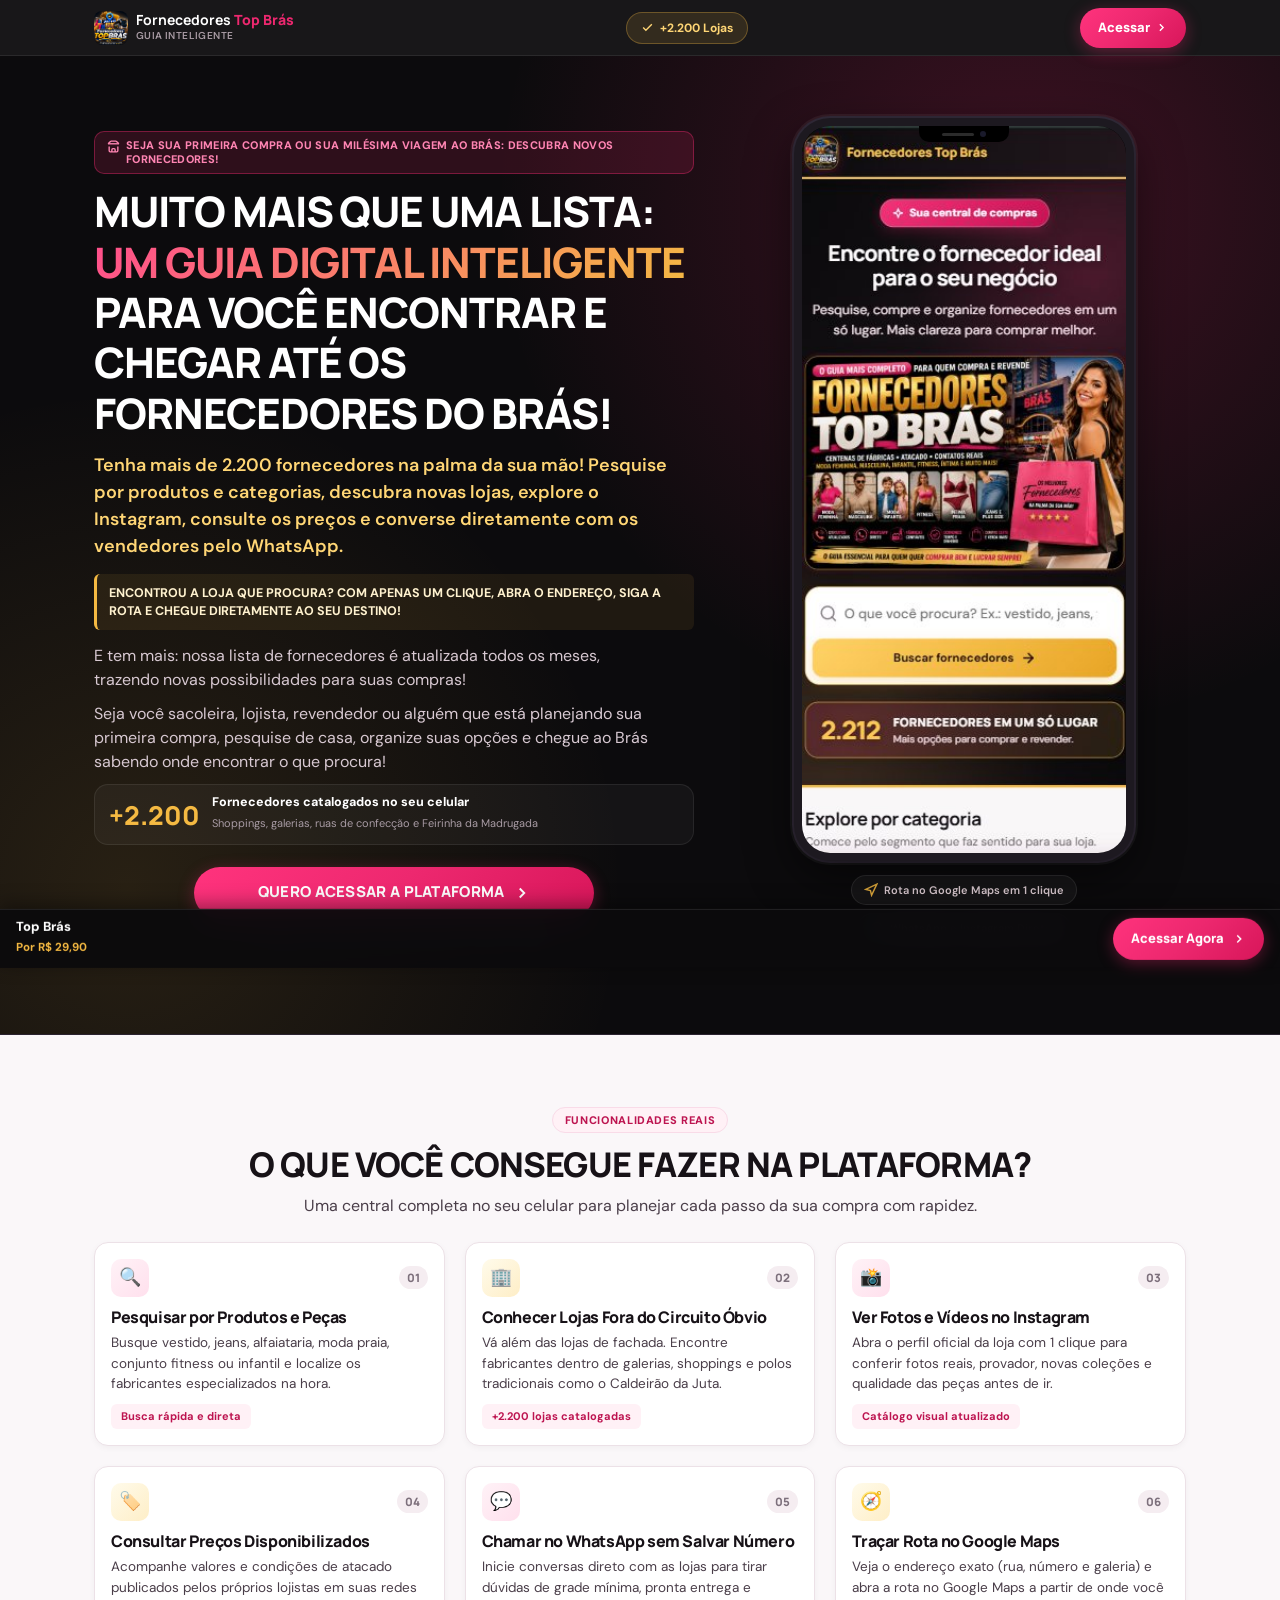
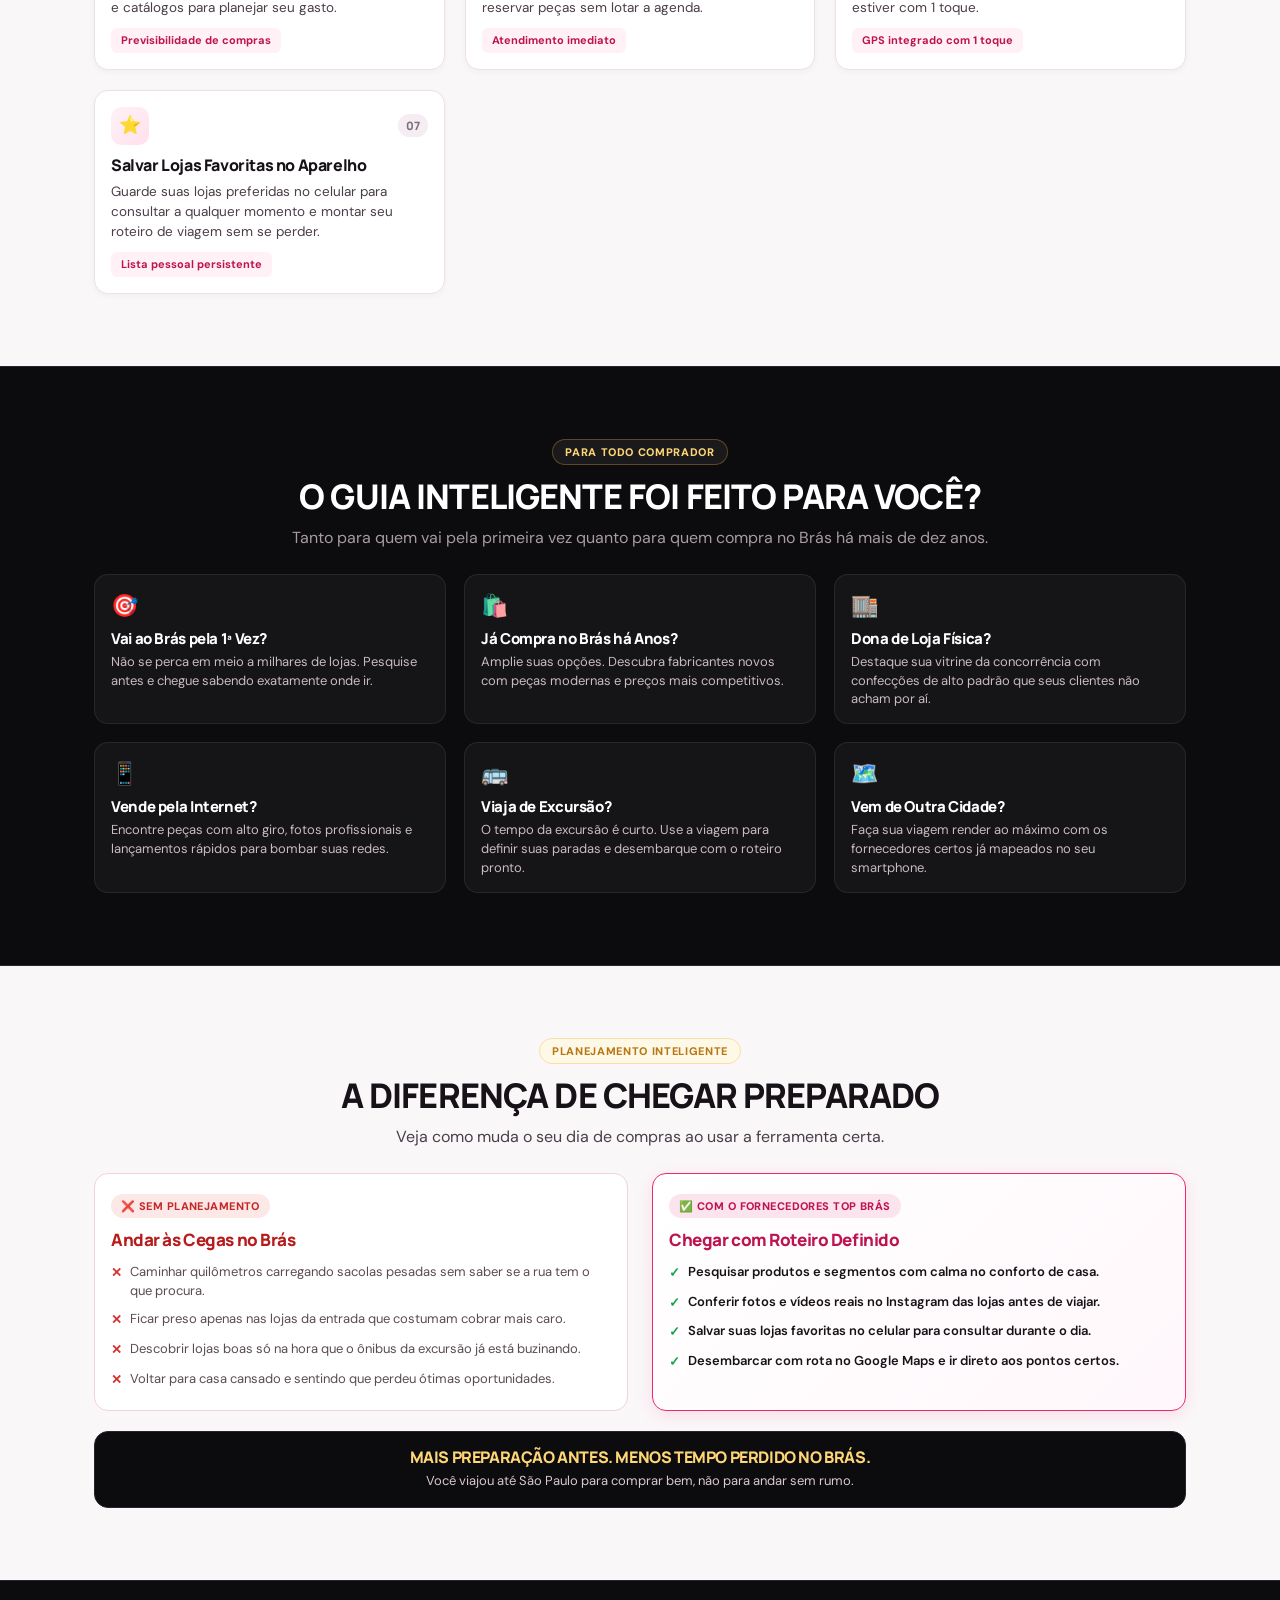
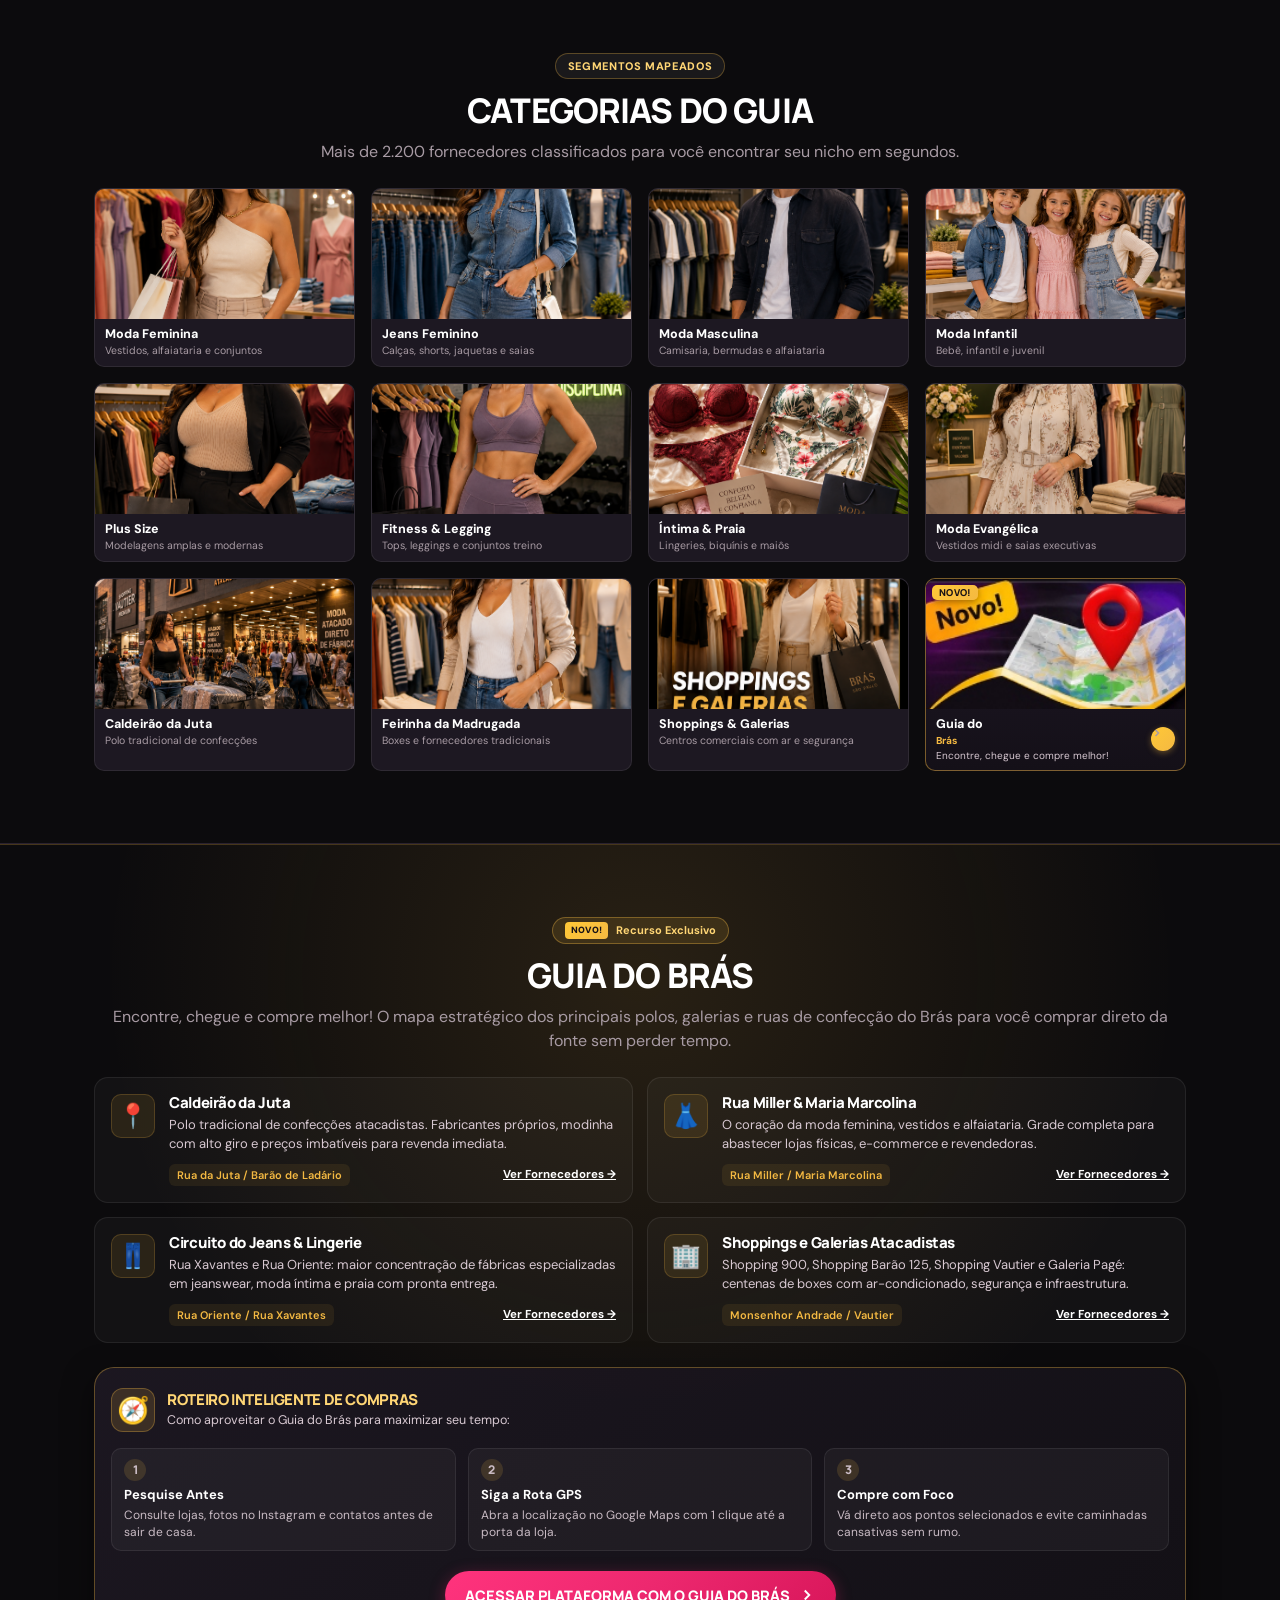
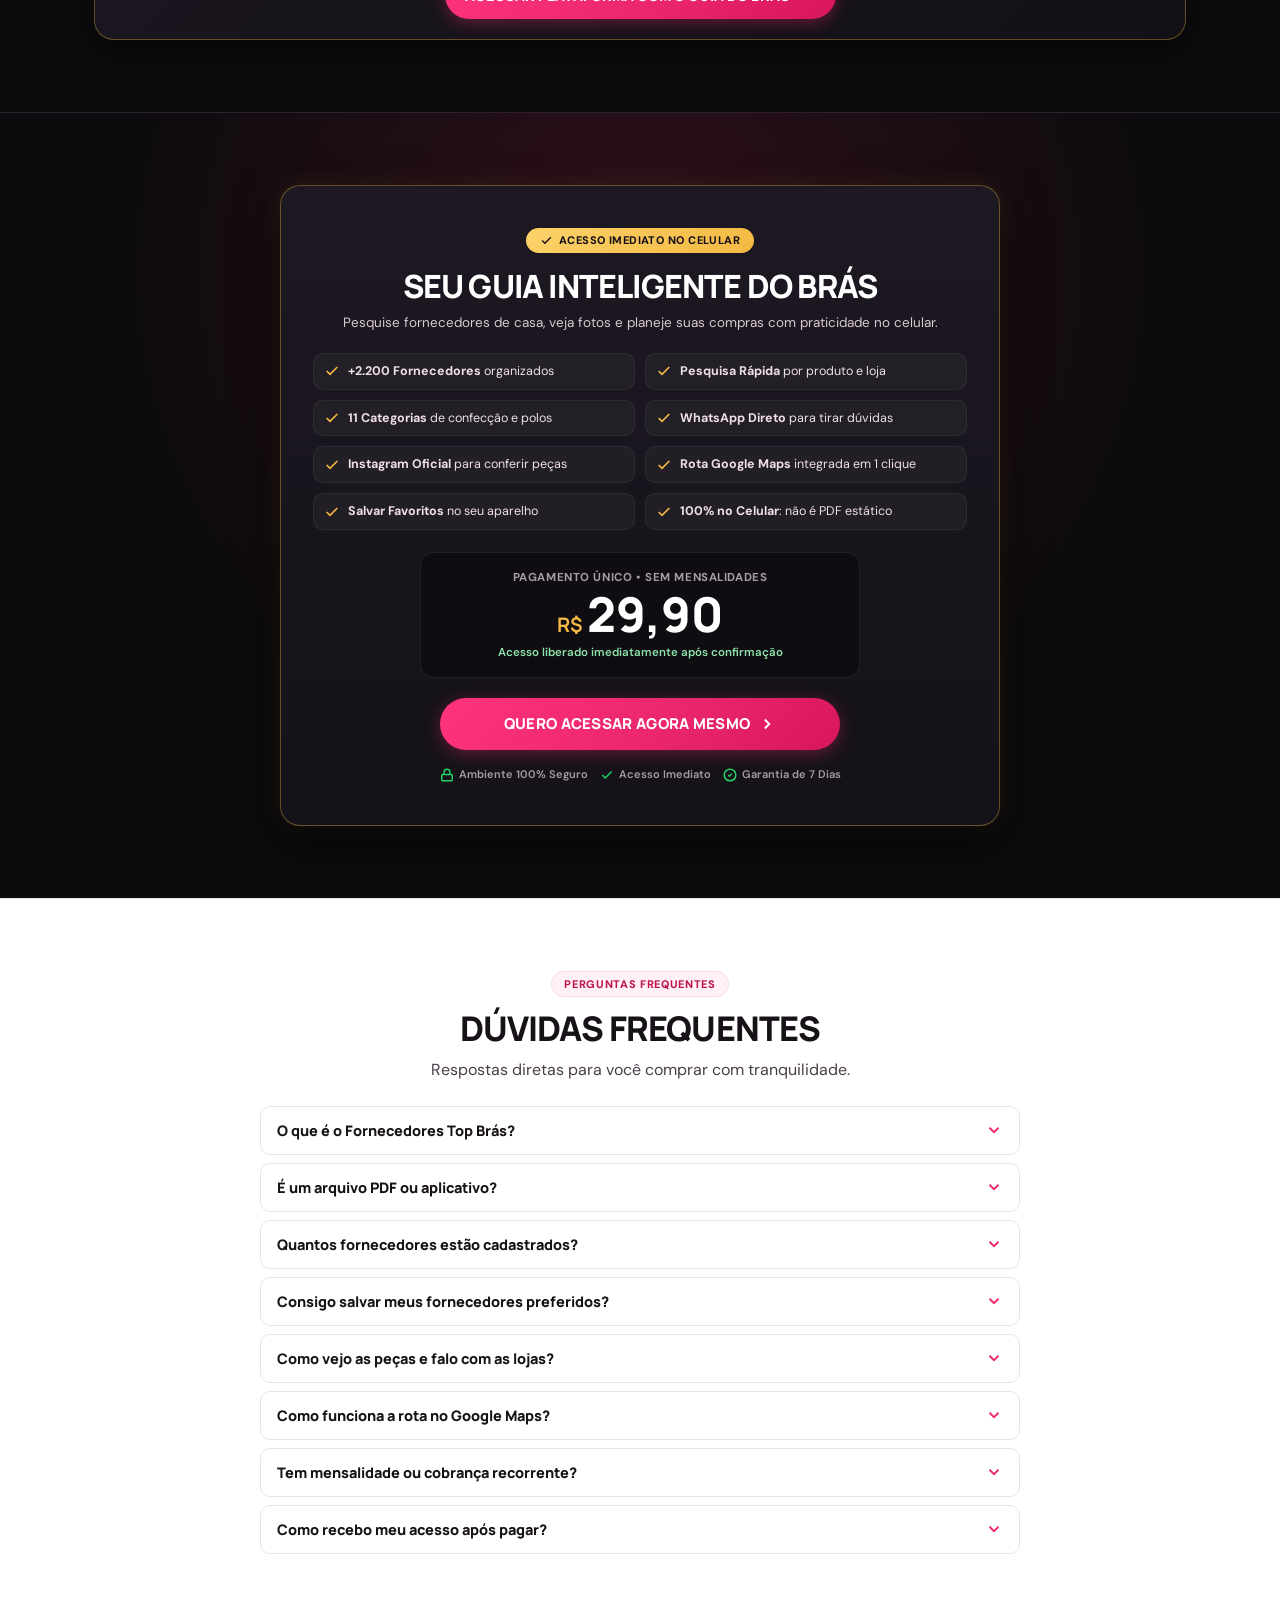
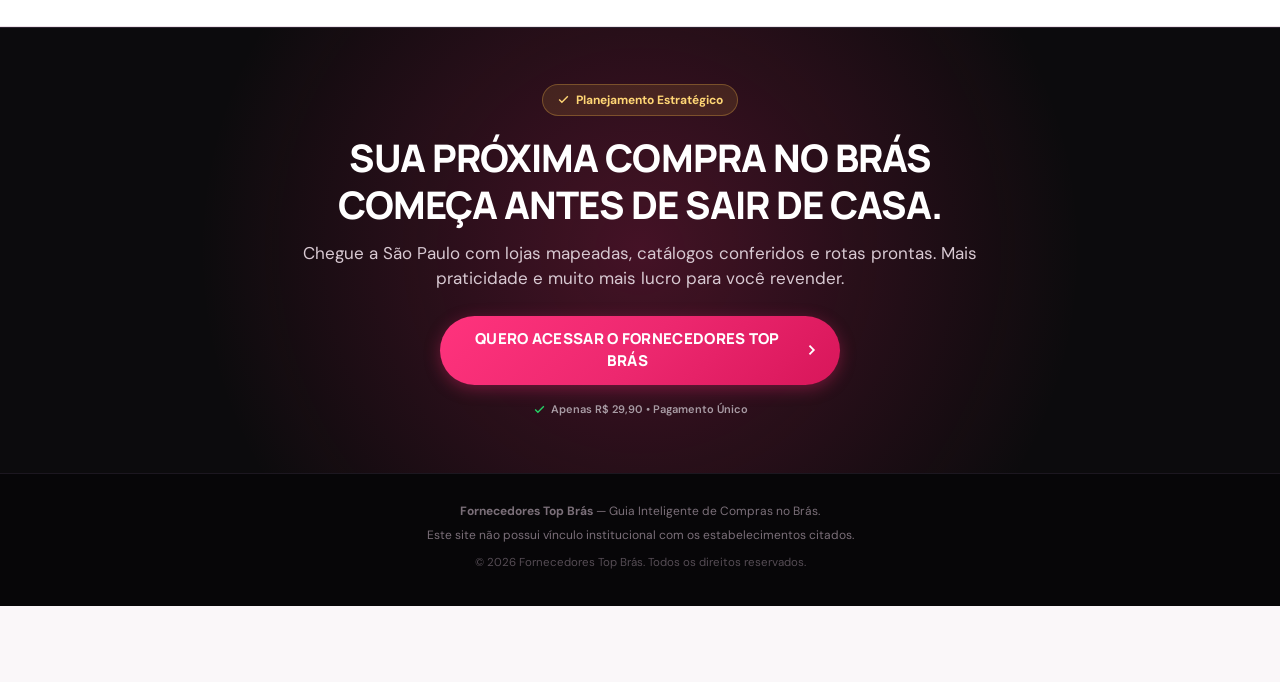
==== index.html @ 2b073146 "fix: desativar autoConfig do Meta Pixel para eliminar evento duplicado SubscribedButtonClick" ====
<!DOCTYPE html>
<html lang="pt-BR">
<head>
  <meta charset="UTF-8">
  <meta name="viewport" content="width=device-width, initial-scale=1.0, maximum-scale=5.0, viewport-fit=cover">
  <meta http-equiv="X-UA-Compatible" content="ie=edge">
  
  <title>Fornecedores Top Brás — Guia Inteligente de Compras no Brás</title>
  <meta name="description" content="Pesquise mais de 2.200 fornecedores do Brás no celular. Acesse Instagram, WhatsApp, consulte preços disponíveis, salve favoritos e abra a rota no Google Maps antes de viajar.">
  
  <!-- Open Graph / Redes Sociais & Meta Ads -->
  <meta property="og:type" content="website">
  <meta property="og:title" content="Fornecedores Top Brás — Guia Inteligente de Compras">
  <meta property="og:description" content="+2.200 fornecedores no seu celular. WhatsApp, Instagram, fotos reais e rota no Maps em 1 clique.">
  <meta property="og:image" content="assets/fornecedores-top-bras.png">
  <meta name="theme-color" content="#0c0b0d">
  
  <!-- Favicon -->
  <link rel="icon" type="image/png" href="assets/fornecedores-top-bras-logo.png">
  <link rel="apple-touch-icon" href="assets/fornecedores-top-bras-logo.png">
  
  <!-- Google Fonts: DM Sans & Manrope -->
  <link rel="preconnect" href="https://fonts.googleapis.com">
  <link rel="preconnect" href="https://fonts.gstatic.com" crossorigin>
  <link href="https://fonts.googleapis.com/css2?family=DM+Sans:ital,opsz,wght@0,9..40,400;0,9..40,500;0,9..40,600;0,9..40,700;1,9..40,400&family=Manrope:wght@600;700;800;900&display=swap" rel="stylesheet">
  
  <!-- Stylesheet Mobile First -->
  <link rel="stylesheet" href="styles.css">

  <!-- Meta Pixel Code -->
  <script>
    !function(f,b,e,v,n,t,s)
    {if(f.fbq)return;n=f.fbq=function(){n.callMethod?
    n.callMethod.apply(n,arguments):n.queue.push(arguments)};
    if(!f._fbq)f._fbq=n;n.push=n;n.loaded=!0;n.version='2.0';
    n.queue=[];t=b.createElement(e);t.async=!0;
    t.src=v;s=b.getElementsByTagName(e)[0];
    s.parentNode.insertBefore(t,s)}(window, document,'script',
    'https://connect.facebook.net/en_US/fbevents.js');
    fbq('set', 'autoConfig', false, '2291339678378032');
    fbq('init', '2291339678378032');
    fbq('track', 'PageView');
  </script>
  <noscript><img height="1" width="1" style="display:none"
  src="https://www.facebook.com/tr?id=2291339678378032&ev=PageView&noscript=1"
  /></noscript>
  <!-- End Meta Pixel Code -->
</head>
<body>

  <!-- ==========================================================================
       HEADER / TOPBAR (MOBILE FIRST)
       ========================================================================== -->
  <header class="topbar">
    <div class="container topbar-inner">
      <a href="#" class="brand" aria-label="Fornecedores Top Brás">
        <div class="brandmark">
          <img src="assets/fornecedores-top-bras-logo.png" alt="Logo Top Brás" width="34" height="34" loading="eager">
        </div>
        <div class="brand-text-col">
          <span class="brand-title"><b>Fornecedores</b> <span>Top Brás</span></span>
          <span class="brand-subtitle">Guia Inteligente</span>
        </div>
      </a>

      <div class="topbar-badge">
        <svg width="13" height="13" viewBox="0 0 24 24" fill="none" stroke="currentColor" stroke-width="2.5"><polyline points="20 6 9 17 4 12"/></svg>
        <span><b>+2.200</b> Lojas</span>
      </div>

      <a href="https://pay.cakto.com.br/dega2d9_1273419" class="btn btn-primary btn-topbar btn-checkout" data-action="checkout" data-cta-id="cta-topbar" aria-label="Acessar">
        <span>Acessar</span>
        <svg width="13" height="13" viewBox="0 0 24 24" fill="none" stroke="currentColor" stroke-width="2.5"><polyline points="9 18 15 12 9 6"/></svg>
      </a>
    </div>
  </header>

  <main>
    <!-- ==========================================================================
         SEÇÃO 1 — PRIMEIRA DOBRA: CAPTURAR A ATENÇÃO (MOBILE FIRST)
         ========================================================================== -->
    <section class="hero">
      <div class="container hero-grid">
        <div class="hero-copy">
          <div class="hero-pill">
            <svg width="13" height="13" viewBox="0 0 24 24" fill="none" stroke="currentColor" stroke-width="2.5"><path d="m2 7 4.41-4.41A2 2 0 0 1 7.83 2h8.34a2 2 0 0 1 1.42.59L22 7"/><path d="M4 12v8a2 2 0 0 0 2 2h12a2 2 0 0 0 2-2v-8"/><path d="M15 22v-4a2 2 0 0 0-2-2h-2a2 2 0 0 0-2 2v4"/><path d="M2 7h20"/></svg>
            <span>SEJA SUA PRIMEIRA COMPRA OU SUA MILÉSIMA VIAGEM AO BRÁS: DESCUBRA NOVOS FORNECEDORES!</span>
          </div>

          <h1 class="hero-headline">
            MUITO MAIS QUE UMA LISTA: <span class="highlight-gradient">UM GUIA DIGITAL INTELIGENTE</span> PARA VOCÊ ENCONTRAR E CHEGAR ATÉ OS FORNECEDORES DO BRÁS!
          </h1>

          <p class="hero-subheadline">
            Tenha mais de 2.200 fornecedores na palma da sua mão! Pesquise por produtos e categorias, descubra novas lojas, explore o Instagram, consulte os preços e converse diretamente com os vendedores pelo WhatsApp.
          </p>

          <div class="hero-callout-route">
            <strong>ENCONTROU A LOJA QUE PROCURA? COM APENAS UM CLIQUE, ABRA O ENDEREÇO, SIGA A ROTA E CHEGUE DIRETAMENTE AO SEU DESTINO!</strong>
          </div>

          <p class="hero-text">
            E tem mais: nossa lista de fornecedores é atualizada todos os meses, trazendo novas possibilidades para suas compras!
          </p>

          <p class="hero-text">
            Seja você sacoleira, lojista, revendedor ou alguém que está planejando sua primeira compra, pesquise de casa, organize suas opções e chegue ao Brás sabendo onde encontrar o que procura!
          </p>

          <div class="hero-proof-bar">
            <div class="hero-proof-number">+2.200</div>
            <div class="hero-proof-text">
              <b>Fornecedores catalogados no seu celular</b>
              <span>Shoppings, galerias, ruas de confecção e Feirinha da Madrugada</span>
            </div>
          </div>

          <div class="hero-cta-group">
            <a href="https://pay.cakto.com.br/dega2d9_1273419" id="cta-hero" class="btn btn-primary btn-lg btn-pulse btn-checkout" data-action="checkout" data-cta-id="cta-hero">
              <span>QUERO ACESSAR A PLATAFORMA</span>
              <svg width="18" height="18" viewBox="0 0 24 24" fill="none" stroke="currentColor" stroke-width="2.5"><polyline points="9 18 15 12 9 6"/></svg>
            </a>
            <div class="hero-microcopy">
              <svg width="13" height="13" viewBox="0 0 24 24" fill="none" stroke="currentColor" stroke-width="2.5"><polyline points="20 6 9 17 4 12"/></svg>
              Pesquise • Descubra • Salve Favoritos • Rota no Maps
            </div>
          </div>
        </div>

        <!-- MOCKUP NÃO CLICÁVEL DO SMARTPHONE COM A IMAGEM REAL DO APP -->
        <div class="hero-visual">
          <div class="phone-mockup-wrapper non-clickable" aria-hidden="true">
            <div class="phone-frame">
              <div class="phone-notch">
                <div class="phone-speaker"></div>
                <div class="phone-camera"></div>
              </div>

              <div class="phone-screen">
                <img src="assets/app-screen.jpg" alt="Aplicativo Oficial Fornecedores Top Brás no Celular" class="phone-screen-img" width="305" height="684" loading="eager">
              </div>
            </div>
          </div>

          <!-- Badges de Destaque -->
          <div class="phone-features-pills">
            <div class="feature-mini-pill">
              <svg width="14" height="14" viewBox="0 0 24 24" fill="none" stroke="#f4b942" stroke-width="2.5"><polygon points="3 11 22 2 13 21 11 13 3 11"/></svg>
              <span>Rota no Google Maps em 1 clique</span>
            </div>
            <div class="feature-mini-pill">
              <svg width="14" height="14" viewBox="0 0 24 24" fill="none" stroke="#25d366" stroke-width="2.5"><path d="M7.9 20A9 9 0 1 0 4 16.1L2 22Z"/></svg>
              <span>WhatsApp e Instagram Diretos</span>
            </div>
          </div>
        </div>
      </div>
    </section>

    <!-- ==========================================================================
         SEÇÃO 2 — AS 7 POSSIBILIDADES (O QUE CONSEGUE FAZER NO CELULAR)
         ========================================================================== -->
    <section class="section" id="funcionalidades">
      <div class="container">
        <div class="section-header text-center">
          <span class="pill-tag">Funcionalidades Reais</span>
          <h2 class="section-title">O QUE VOCÊ CONSEGUE FAZER NA PLATAFORMA?</h2>
          <p class="section-desc">
            Uma central completa no seu celular para planejar cada passo da sua compra com rapidez.
          </p>
        </div>

        <div class="capabilities-grid">
          <!-- 1. Pesquisa Inteligente -->
          <div class="capability-card">
            <div class="capability-header">
              <div class="capability-icon-box">🔍</div>
              <span class="capability-number">01</span>
            </div>
            <h3>Pesquisar por Produtos e Peças</h3>
            <p>
              Busque vestido, jeans, alfaiataria, moda praia, conjunto fitness ou infantil e localize os fabricantes especializados na hora.
            </p>
            <span class="capability-feature-badge">Busca rápida e direta</span>
          </div>

          <!-- 2. Descobrir Novas Lojas -->
          <div class="capability-card">
            <div class="capability-header">
              <div class="capability-icon-box">🏢</div>
              <span class="capability-number">02</span>
            </div>
            <h3>Conhecer Lojas Fora do Circuito Óbvio</h3>
            <p>
              Vá além das lojas de fachada. Encontre fabricantes dentro de galerias, shoppings e polos tradicionais como o Caldeirão da Juta.
            </p>
            <span class="capability-feature-badge">+2.200 lojas catalogadas</span>
          </div>

          <!-- 3. Instagram Oficial -->
          <div class="capability-card">
            <div class="capability-header">
              <div class="capability-icon-box">📸</div>
              <span class="capability-number">03</span>
            </div>
            <h3>Ver Fotos e Vídeos no Instagram</h3>
            <p>
              Abra o perfil oficial da loja com 1 clique para conferir fotos reais, provador, novas coleções e qualidade das peças antes de ir.
            </p>
            <span class="capability-feature-badge">Catálogo visual atualizado</span>
          </div>

          <!-- 4. Consultar Preços -->
          <div class="capability-card">
            <div class="capability-header">
              <div class="capability-icon-box">🏷️</div>
              <span class="capability-number">04</span>
            </div>
            <h3>Consultar Preços Disponibilizados</h3>
            <p>
              Acompanhe valores e condições de atacado publicados pelos próprios lojistas em suas redes e catálogos para planejar seu gasto.
            </p>
            <span class="capability-feature-badge">Previsibilidade de compras</span>
          </div>

          <!-- 5. WhatsApp Direto -->
          <div class="capability-card">
            <div class="capability-header">
              <div class="capability-icon-box">💬</div>
              <span class="capability-number">05</span>
            </div>
            <h3>Chamar no WhatsApp sem Salvar Número</h3>
            <p>
              Inicie conversas direto com as lojas para tirar dúvidas de grade mínima, pronta entrega e reservar peças sem lotar a agenda.
            </p>
            <span class="capability-feature-badge">Atendimento imediato</span>
          </div>

          <!-- 6. Localização e Rota Maps -->
          <div class="capability-card">
            <div class="capability-header">
              <div class="capability-icon-box">🧭</div>
              <span class="capability-number">06</span>
            </div>
            <h3>Traçar Rota no Google Maps</h3>
            <p>
              Veja o endereço exato (rua, número e galeria) e abra a rota no Google Maps a partir de onde você estiver com 1 toque.
            </p>
            <span class="capability-feature-badge">GPS integrado com 1 toque</span>
          </div>

          <!-- 7. Salvar Favoritos -->
          <div class="capability-card">
            <div class="capability-header">
              <div class="capability-icon-box">⭐</div>
              <span class="capability-number">07</span>
            </div>
            <h3>Salvar Lojas Favoritas no Aparelho</h3>
            <p>
              Guarde suas lojas preferidas no celular para consultar a qualquer momento e montar seu roteiro de viagem sem se perder.
            </p>
            <span class="capability-feature-badge">Lista pessoal persistente</span>
          </div>
        </div>
      </div>
    </section>

    <!-- ==========================================================================
         SEÇÃO 3 — PARA QUEM É (TODOS OS PERFIS DE COMPRADORES)
         ========================================================================== -->
    <section class="section section-dark" id="para-quem-e">
      <div class="container">
        <div class="section-header text-center">
          <span class="pill-tag pill-dark">Para Todo Comprador</span>
          <h2 class="section-title">O GUIA INTELIGENTE FOI FEITO PARA VOCÊ?</h2>
          <p class="section-desc">
            Tanto para quem vai pela primeira vez quanto para quem compra no Brás há mais de dez anos.
          </p>
        </div>

        <div class="audiences-container">
          <div class="audience-box">
            <div class="audience-icon-badge">🎯</div>
            <h4>Vai ao Brás pela 1ª Vez?</h4>
            <p>Não se perca em meio a milhares de lojas. Pesquise antes e chegue sabendo exatamente onde ir.</p>
          </div>

          <div class="audience-box">
            <div class="audience-icon-badge">🛍️</div>
            <h4>Já Compra no Brás há Anos?</h4>
            <p>Amplie suas opções. Descubra fabricantes novos com peças modernas e preços mais competitivos.</p>
          </div>

          <div class="audience-box">
            <div class="audience-icon-badge">🏬</div>
            <h4>Dona de Loja Física?</h4>
            <p>Destaque sua vitrine da concorrência com confecções de alto padrão que seus clientes não acham por aí.</p>
          </div>

          <div class="audience-box">
            <div class="audience-icon-badge">📱</div>
            <h4>Vende pela Internet?</h4>
            <p>Encontre peças com alto giro, fotos profissionais e lançamentos rápidos para bombar suas redes.</p>
          </div>

          <div class="audience-box">
            <div class="audience-icon-badge">🚌</div>
            <h4>Viaja de Excursão?</h4>
            <p>O tempo da excursão é curto. Use a viagem para definir suas paradas e desembarque com o roteiro pronto.</p>
          </div>

          <div class="audience-box">
            <div class="audience-icon-badge">🗺️</div>
            <h4>Vem de Outra Cidade?</h4>
            <p>Faça sua viagem render ao máximo com os fornecedores certos já mapeados no seu smartphone.</p>
          </div>
        </div>
      </div>
    </section>

    <!-- ==========================================================================
         SEÇÃO 4 — A TRANSFORMAÇÃO (ANTES vs. DEPOIS)
         ========================================================================== -->
    <section class="section" id="comparativo">
      <div class="container">
        <div class="section-header text-center">
          <span class="pill-tag pill-gold">Planejamento Inteligente</span>
          <h2 class="section-title">A DIFERENÇA DE CHEGAR PREPARADO</h2>
          <p class="section-desc">
            Veja como muda o seu dia de compras ao usar a ferramenta certa.
          </p>
        </div>

        <div class="transformation-grid">
          <!-- Card Negativo -->
          <div class="trans-card trans-card-bad">
            <span class="trans-badge badge-bad">❌ Sem Planejamento</span>
            <h3>Andar às Cegas no Brás</h3>
            <ul class="trans-list">
              <li>
                <span class="trans-icon-neg">✕</span>
                <span>Caminhar quilômetros carregando sacolas pesadas sem saber se a rua tem o que procura.</span>
              </li>
              <li>
                <span class="trans-icon-neg">✕</span>
                <span>Ficar preso apenas nas lojas da entrada que costumam cobrar mais caro.</span>
              </li>
              <li>
                <span class="trans-icon-neg">✕</span>
                <span>Descobrir lojas boas só na hora que o ônibus da excursão já está buzinando.</span>
              </li>
              <li>
                <span class="trans-icon-neg">✕</span>
                <span>Voltar para casa cansado e sentindo que perdeu ótimas oportunidades.</span>
              </li>
            </ul>
          </div>

          <!-- Card Positivo -->
          <div class="trans-card trans-card-good">
            <span class="trans-badge badge-good">✅ Com o Fornecedores Top Brás</span>
            <h3>Chegar com Roteiro Definido</h3>
            <ul class="trans-list">
              <li>
                <span class="trans-icon-pos">✓</span>
                <span>Pesquisar produtos e segmentos com calma no conforto de casa.</span>
              </li>
              <li>
                <span class="trans-icon-pos">✓</span>
                <span>Conferir fotos e vídeos reais no Instagram das lojas antes de viajar.</span>
              </li>
              <li>
                <span class="trans-icon-pos">✓</span>
                <span>Salvar suas lojas favoritas no celular para consultar durante o dia.</span>
              </li>
              <li>
                <span class="trans-icon-pos">✓</span>
                <span>Desembarcar com rota no Google Maps e ir direto aos pontos certos.</span>
              </li>
            </ul>
          </div>
        </div>

        <div class="trans-punchline-box">
          <h4>MAIS PREPARAÇÃO ANTES. MENOS TEMPO PERDIDO NO BRÁS.</h4>
          <p>Você viajou até São Paulo para comprar bem, não para andar sem rumo.</p>
        </div>
      </div>
    </section>

    <!-- ==========================================================================
         SEÇÃO DE CATEGORIAS REAIS DO POLO DO BRÁS (MOBILE COMPACTO)
         ========================================================================== -->
    <section class="section section-dark" id="categorias">
      <div class="container">
        <div class="section-header text-center">
          <span class="pill-tag pill-dark">Segmentos Mapeados</span>
          <h2 class="section-title">CATEGORIAS DO GUIA</h2>
          <p class="section-desc">
            Mais de 2.200 fornecedores classificados para você encontrar seu nicho em segundos.
          </p>
        </div>

        <div class="categories-slider-grid">
          <div class="cat-showcase-card">
            <div class="cat-image-container">
              <img src="assets/categories/01-moda-feminina.png" alt="Moda Feminina" loading="lazy" width="280" height="150">
            </div>
            <div class="cat-info-box">
              <b>Moda Feminina</b>
              <span>Vestidos, alfaiataria e conjuntos</span>
            </div>
          </div>

          <div class="cat-showcase-card">
            <div class="cat-image-container">
              <img src="assets/categories/05-jeans-feminino.png" alt="Jeans Feminino" loading="lazy" width="280" height="150">
            </div>
            <div class="cat-info-box">
              <b>Jeans Feminino</b>
              <span>Calças, shorts, jaquetas e saias</span>
            </div>
          </div>

          <div class="cat-showcase-card">
            <div class="cat-image-container">
              <img src="assets/categories/09-moda-masculina.png" alt="Moda Masculina" loading="lazy" width="280" height="150">
            </div>
            <div class="cat-info-box">
              <b>Moda Masculina</b>
              <span>Camisaria, bermudas e alfaiataria</span>
            </div>
          </div>

          <div class="cat-showcase-card">
            <div class="cat-image-container">
              <img src="assets/categories/08-moda-infantil.png" alt="Moda Infantil" loading="lazy" width="280" height="150">
            </div>
            <div class="cat-info-box">
              <b>Moda Infantil</b>
              <span>Bebê, infantil e juvenil</span>
            </div>
          </div>

          <div class="cat-showcase-card">
            <div class="cat-image-container">
              <img src="assets/categories/06-plus-size.png" alt="Plus Size" loading="lazy" width="280" height="150">
            </div>
            <div class="cat-info-box">
              <b>Plus Size</b>
              <span>Modelagens amplas e modernas</span>
            </div>
          </div>

          <div class="cat-showcase-card">
            <div class="cat-image-container">
              <img src="assets/categories/04-moda-fitness-legging.png" alt="Moda Fitness" loading="lazy" width="280" height="150">
            </div>
            <div class="cat-info-box">
              <b>Fitness &amp; Legging</b>
              <span>Tops, leggings e conjuntos treino</span>
            </div>
          </div>

          <div class="cat-showcase-card">
            <div class="cat-image-container">
              <img src="assets/categories/03-moda-intima-praia.png" alt="Moda Íntima e Praia" loading="lazy" width="280" height="150">
            </div>
            <div class="cat-info-box">
              <b>Íntima &amp; Praia</b>
              <span>Lingeries, biquínis e maiôs</span>
            </div>
          </div>

          <div class="cat-showcase-card">
            <div class="cat-image-container">
              <img src="assets/categories/07-moda-evangelica.png" alt="Moda Evangélica" loading="lazy" width="280" height="150">
            </div>
            <div class="cat-info-box">
              <b>Moda Evangélica</b>
              <span>Vestidos midi e saias executivas</span>
            </div>
          </div>

          <div class="cat-showcase-card">
            <div class="cat-image-container">
              <img src="assets/categories/02-caldeirao-da-juta.png" alt="Caldeirão da Juta" loading="lazy" width="280" height="150">
            </div>
            <div class="cat-info-box">
              <b>Caldeirão da Juta</b>
              <span>Polo tradicional de confecções</span>
            </div>
          </div>

          <div class="cat-showcase-card">
            <div class="cat-image-container">
              <img src="assets/categories/10-feirinha-madrugada-bonus.png" alt="Feirinha da Madrugada" loading="lazy" width="280" height="150">
            </div>
            <div class="cat-info-box">
              <b>Feirinha da Madrugada</b>
              <span>Boxes e fornecedores tradicionais</span>
            </div>
          </div>

          <div class="cat-showcase-card">
            <div class="cat-image-container">
              <img src="assets/categories/11-shoppings-galerias.png" alt="Shoppings e Galerias" loading="lazy" width="280" height="150">
            </div>
            <div class="cat-info-box">
              <b>Shoppings &amp; Galerias</b>
              <span>Centros comerciais com ar e segurança</span>
            </div>
          </div>

          <!-- 12 Guia do Brás (Novo!) -->
          <a href="#guia-do-bras" class="cat-showcase-card cat-card-guia" id="catCardGuia" aria-label="Abrir Guia do Brás">
            <div class="cat-image-container">
              <span class="cat-novo-badge">Novo!</span>
              <img src="assets/categories/12-guia-do-bras.png" alt="Guia do Brás" loading="lazy" width="280" height="150">
            </div>
            <div class="cat-info-box cat-info-guia">
              <div class="cat-info-guia-text">
                <b>Guia do <span class="highlight-gold">Brás</span></b>
                <span>Encontre, chegue e compre melhor!</span>
              </div>
              <span class="cat-arrow-btn" aria-hidden="true">
                <svg width="12" height="12" viewBox="0 0 24 24" fill="none" stroke="currentColor" stroke-width="3"><polyline points="9 18 15 12 9 6"/></svg>
              </span>
            </div>
          </a>
        </div>
      </div>
    </section>

    <!-- ==========================================================================
         NOVA SEÇÃO: GUIA DO BRÁS (RECURSO INTEGRADO)
         ========================================================================== -->
    <section class="section section-dark section-guia-do-bras" id="guia-do-bras">
      <div class="container">
        <div class="section-header text-center">
          <div class="guia-novo-pill">
            <span class="guia-badge-novo">Novo!</span>
            <span>Recurso Exclusivo</span>
          </div>
          <h2 class="section-title">
            GUIA DO <span class="highlight-gold">BRÁS</span>
          </h2>
          <p class="section-desc">
            Encontre, chegue e compre melhor! O mapa estratégico dos principais polos, galerias e ruas de confecção do Brás para você comprar direto da fonte sem perder tempo.
          </p>
        </div>

        <div class="guia-highlights-grid">
          <!-- Polo 1 -->
          <div class="guia-polo-card">
            <div class="guia-polo-icon">📍</div>
            <div class="guia-polo-content">
              <h4>Caldeirão da Juta</h4>
              <p>Polo tradicional de confecções atacadistas. Fabricantes próprios, modinha com alto giro e preços imbatíveis para revenda imediata.</p>
              <div class="guia-polo-footer">
                <span class="guia-tag-loc">Rua da Juta / Barão de Ladário</span>
                <a href="#oferta" class="guia-link-rota btn-checkout">Ver Fornecedores →</a>
              </div>
            </div>
          </div>

          <!-- Polo 2 -->
          <div class="guia-polo-card">
            <div class="guia-polo-icon">👗</div>
            <div class="guia-polo-content">
              <h4>Rua Miller &amp; Maria Marcolina</h4>
              <p>O coração da moda feminina, vestidos e alfaiataria. Grade completa para abastecer lojas físicas, e-commerce e revendedoras.</p>
              <div class="guia-polo-footer">
                <span class="guia-tag-loc">Rua Miller / Maria Marcolina</span>
                <a href="#oferta" class="guia-link-rota btn-checkout">Ver Fornecedores →</a>
              </div>
            </div>
          </div>

          <!-- Polo 3 -->
          <div class="guia-polo-card">
            <div class="guia-polo-icon">👖</div>
            <div class="guia-polo-content">
              <h4>Circuito do Jeans &amp; Lingerie</h4>
              <p>Rua Xavantes e Rua Oriente: maior concentração de fábricas especializadas em jeanswear, moda íntima e praia com pronta entrega.</p>
              <div class="guia-polo-footer">
                <span class="guia-tag-loc">Rua Oriente / Rua Xavantes</span>
                <a href="#oferta" class="guia-link-rota btn-checkout">Ver Fornecedores →</a>
              </div>
            </div>
          </div>

          <!-- Polo 4 -->
          <div class="guia-polo-card">
            <div class="guia-polo-icon">🏢</div>
            <div class="guia-polo-content">
              <h4>Shoppings e Galerias Atacadistas</h4>
              <p>Shopping 900, Shopping Barão 125, Shopping Vautier e Galeria Pagé: centenas de boxes com ar-condicionado, segurança e infraestrutura.</p>
              <div class="guia-polo-footer">
                <span class="guia-tag-loc">Monsenhor Andrade / Vautier</span>
                <a href="#oferta" class="guia-link-rota btn-checkout">Ver Fornecedores →</a>
              </div>
            </div>
          </div>
        </div>

        <!-- Box de Roteiro Prático -->
        <div class="guia-roteiro-box">
          <div class="guia-roteiro-header">
            <div class="guia-roteiro-icon">🧭</div>
            <div>
              <h3>ROTEIRO INTELIGENTE DE COMPRAS</h3>
              <p>Como aproveitar o Guia do Brás para maximizar seu tempo:</p>
            </div>
          </div>
          <div class="guia-steps-row">
            <div class="guia-step-item">
              <span class="guia-step-num">1</span>
              <b>Pesquise Antes</b>
              <span>Consulte lojas, fotos no Instagram e contatos antes de sair de casa.</span>
            </div>
            <div class="guia-step-item">
              <span class="guia-step-num">2</span>
              <b>Siga a Rota GPS</b>
              <span>Abra a localização no Google Maps com 1 clique até a porta da loja.</span>
            </div>
            <div class="guia-step-item">
              <span class="guia-step-num">3</span>
              <b>Compre com Foco</b>
              <span>Vá direto aos pontos selecionados e evite caminhadas cansativas sem rumo.</span>
            </div>
          </div>
          <div class="text-center" style="margin-top:20px;">
            <a href="https://pay.cakto.com.br/dega2d9_1273419" class="btn btn-primary btn-checkout" data-action="checkout" data-cta-id="cta-guia">
              <span>ACESSAR PLATAFORMA COM O GUIA DO BRÁS</span>
              <svg width="18" height="18" viewBox="0 0 24 24" fill="none" stroke="currentColor" stroke-width="2.5"><polyline points="9 18 15 12 9 6"/></svg>
            </a>
          </div>
        </div>
      </div>
    </section>

    <!-- ==========================================================================
         SEÇÃO 5 — OFERTA OFICIAL (R$ 29,90) - FOCO EM CONVERSÃO MOBILE
         ========================================================================== -->
    <section class="section offer-section" id="oferta">
      <div class="container">
        <div class="offer-card">
          <div class="offer-ribbon">
            <svg width="13" height="13" viewBox="0 0 24 24" fill="none" stroke="currentColor" stroke-width="2.5"><polyline points="20 6 9 17 4 12"/></svg>
            Acesso Imediato no Celular
          </div>

          <h2 class="offer-title">
            SEU GUIA INTELIGENTE DO BRÁS
          </h2>

          <p class="offer-subtitle">
            Pesquise fornecedores de casa, veja fotos e planeje suas compras com praticidade no celular.
          </p>

          <div class="offer-check-grid">
            <div class="offer-check-item">
              <svg width="16" height="16" viewBox="0 0 24 24" fill="none" stroke="currentColor" stroke-width="2.5"><polyline points="20 6 9 17 4 12"/></svg>
              <span><b>+2.200 Fornecedores</b> organizados</span>
            </div>
            <div class="offer-check-item">
              <svg width="16" height="16" viewBox="0 0 24 24" fill="none" stroke="currentColor" stroke-width="2.5"><polyline points="20 6 9 17 4 12"/></svg>
              <span><b>Pesquisa Rápida</b> por produto e loja</span>
            </div>
            <div class="offer-check-item">
              <svg width="16" height="16" viewBox="0 0 24 24" fill="none" stroke="currentColor" stroke-width="2.5"><polyline points="20 6 9 17 4 12"/></svg>
              <span><b>11 Categorias</b> de confecção e polos</span>
            </div>
            <div class="offer-check-item">
              <svg width="16" height="16" viewBox="0 0 24 24" fill="none" stroke="currentColor" stroke-width="2.5"><polyline points="20 6 9 17 4 12"/></svg>
              <span><b>WhatsApp Direto</b> para tirar dúvidas</span>
            </div>
            <div class="offer-check-item">
              <svg width="16" height="16" viewBox="0 0 24 24" fill="none" stroke="currentColor" stroke-width="2.5"><polyline points="20 6 9 17 4 12"/></svg>
              <span><b>Instagram Oficial</b> para conferir peças</span>
            </div>
            <div class="offer-check-item">
              <svg width="16" height="16" viewBox="0 0 24 24" fill="none" stroke="currentColor" stroke-width="2.5"><polyline points="20 6 9 17 4 12"/></svg>
              <span><b>Rota Google Maps</b> integrada em 1 clique</span>
            </div>
            <div class="offer-check-item">
              <svg width="16" height="16" viewBox="0 0 24 24" fill="none" stroke="currentColor" stroke-width="2.5"><polyline points="20 6 9 17 4 12"/></svg>
              <span><b>Salvar Favoritos</b> no seu aparelho</span>
            </div>
            <div class="offer-check-item">
              <svg width="16" height="16" viewBox="0 0 24 24" fill="none" stroke="currentColor" stroke-width="2.5"><polyline points="20 6 9 17 4 12"/></svg>
              <span><b>100% no Celular</b>: não é PDF estático</span>
            </div>
          </div>

          <div class="offer-price-container">
            <span class="price-condition">Pagamento Único • Sem Mensalidades</span>
            <div class="price-main-value">
              <span>R$</span> 29,90
            </div>
            <span class="price-guarantee-note">
              Acesso liberado imediatamente após confirmação
            </span>
          </div>

          <a href="https://pay.cakto.com.br/dega2d9_1273419" id="cta-offer" class="btn btn-primary btn-lg btn-pulse btn-checkout" data-action="checkout" data-cta-id="cta-offer">
            <span>QUERO ACESSAR AGORA MESMO</span>
            <svg width="18" height="18" viewBox="0 0 24 24" fill="none" stroke="currentColor" stroke-width="2.5"><polyline points="9 18 15 12 9 6"/></svg>
          </a>

          <div class="security-pills-row">
            <div class="security-pill">
              <svg width="14" height="14" viewBox="0 0 24 24" fill="none" stroke="currentColor" stroke-width="2.5"><rect width="18" height="11" x="3" y="11" rx="2" ry="2"/><path d="M7 11V7a5 5 0 0 1 10 0v4"/></svg>
              Ambiente 100% Seguro
            </div>
            <div class="security-pill">
              <svg width="14" height="14" viewBox="0 0 24 24" fill="none" stroke="currentColor" stroke-width="2.5"><polyline points="20 6 9 17 4 12"/></svg>
              Acesso Imediato
            </div>
            <div class="security-pill">
              <svg width="14" height="14" viewBox="0 0 24 24" fill="none" stroke="currentColor" stroke-width="2.5"><circle cx="12" cy="12" r="10"/><path d="m9 12 2 2 4-4"/></svg>
              Garantia de 7 Dias
            </div>
          </div>
        </div>
      </div>
    </section>

    <!-- ==========================================================================
         SEÇÃO 6 — DÚVIDAS FREQUENTES (FAQ COMPACTO)
         ========================================================================== -->
    <section class="section" id="faq" style="background:#ffffff; border-top:1px solid var(--line-light); border-bottom:1px solid var(--line-light);">
      <div class="container">
        <div class="section-header text-center">
          <span class="pill-tag">Perguntas Frequentes</span>
          <h2 class="section-title">DÚVIDAS FREQUENTES</h2>
          <p class="section-desc">
            Respostas diretas para você comprar com tranquilidade.
          </p>
        </div>

        <div class="faq-container">
          <div class="faq-card">
            <button class="faq-trigger" type="button">
              <span>O que é o Fornecedores Top Brás?</span>
              <svg width="18" height="18" viewBox="0 0 24 24" fill="none" stroke="currentColor" stroke-width="2.5"><polyline points="6 9 12 15 18 9"/></svg>
            </button>
            <div class="faq-content">
              <div class="faq-body">
                É um guia inteligente digital para celular. Nele você pesquisa mais de 2.200 fornecedores, confere fotos no Instagram, consulta preços disponíveis, fala no WhatsApp, salva favoritos e traça rotas no Google Maps antes de viajar.
              </div>
            </div>
          </div>

          <div class="faq-card">
            <button class="faq-trigger" type="button">
              <span>É um arquivo PDF ou aplicativo?</span>
              <svg width="18" height="18" viewBox="0 0 24 24" fill="none" stroke="currentColor" stroke-width="2.5"><polyline points="6 9 12 15 18 9"/></svg>
            </button>
            <div class="faq-content">
              <div class="faq-body">
                Não é PDF! É uma ferramenta interativa que roda direto no navegador do celular (Android e iPhone) com busca rápida, filtros e botões automáticos para WhatsApp, Instagram e Maps, sem pesar a memória.
              </div>
            </div>
          </div>

          <div class="faq-card">
            <button class="faq-trigger" type="button">
              <span>Quantos fornecedores estão cadastrados?</span>
              <svg width="18" height="18" viewBox="0 0 24 24" fill="none" stroke="currentColor" stroke-width="2.5"><polyline points="6 9 12 15 18 9"/></svg>
            </button>
            <div class="faq-content">
              <div class="faq-body">
                São mais de 2.200 estabelecimentos organizados cobrindo shoppings atacadistas, galerias, ruas consagradas de confecção, Caldeirão da Juta e Feirinha da Madrugada.
              </div>
            </div>
          </div>

          <div class="faq-card">
            <button class="faq-trigger" type="button">
              <span>Consigo salvar meus fornecedores preferidos?</span>
              <svg width="18" height="18" viewBox="0 0 24 24" fill="none" stroke="currentColor" stroke-width="2.5"><polyline points="6 9 12 15 18 9"/></svg>
            </button>
            <div class="faq-content">
              <div class="faq-body">
                Sim! Basta tocar no ícone de favorito no card da loja. Suas escolhas ficam salvas no seu aparelho para consultar durante as compras no Brás.
              </div>
            </div>
          </div>

          <div class="faq-card">
            <button class="faq-trigger" type="button">
              <span>Como vejo as peças e falo com as lojas?</span>
              <svg width="18" height="18" viewBox="0 0 24 24" fill="none" stroke="currentColor" stroke-width="2.5"><polyline points="6 9 12 15 18 9"/></svg>
            </button>
            <div class="faq-content">
              <div class="faq-body">
                Cada loja tem botões diretos de WhatsApp e Instagram disponíveis. Em 1 clique você abre o Instagram para ver fotos e vídeos ou o WhatsApp para negociar.
              </div>
            </div>
          </div>

          <div class="faq-card">
            <button class="faq-trigger" type="button">
              <span>Como funciona a rota no Google Maps?</span>
              <svg width="18" height="18" viewBox="0 0 24 24" fill="none" stroke="currentColor" stroke-width="2.5"><polyline points="6 9 12 15 18 9"/></svg>
            </button>
            <div class="faq-content">
              <div class="faq-body">
                Ao tocar em "Rota", o Google Maps abre no celular já com o endereço da loja preenchido, calculando o trajeto a pé ou de carro até a porta do local.
              </div>
            </div>
          </div>

          <div class="faq-card">
            <button class="faq-trigger" type="button">
              <span>Tem mensalidade ou cobrança recorrente?</span>
              <svg width="18" height="18" viewBox="0 0 24 24" fill="none" stroke="currentColor" stroke-width="2.5"><polyline points="6 9 12 15 18 9"/></svg>
            </button>
            <div class="faq-content">
              <div class="faq-body">
                Não! O valor de R$ 29,90 é pagamento único, sem nenhuma mensalidade ou cobrança futura.
              </div>
            </div>
          </div>

          <div class="faq-card">
            <button class="faq-trigger" type="button">
              <span>Como recebo meu acesso após pagar?</span>
              <svg width="18" height="18" viewBox="0 0 24 24" fill="none" stroke="currentColor" stroke-width="2.5"><polyline points="6 9 12 15 18 9"/></svg>
            </button>
            <div class="faq-content">
              <div class="faq-body">
                Assim que o pagamento for aprovado, seu link de acesso é enviado imediatamente para o seu e-mail e WhatsApp cadastrados.
              </div>
            </div>
          </div>
        </div>
      </div>
    </section>

    <!-- ==========================================================================
         SEÇÃO 7 — CHAMADA FINAL (MOBILE FIRST)
         ========================================================================== -->
    <section class="final-cta-section">
      <div class="container">
        <div class="final-cta-box">
          <div class="topbar-badge" style="margin-bottom:18px;">
            <svg width="13" height="13" viewBox="0 0 24 24" fill="none" stroke="currentColor" stroke-width="2.5"><polyline points="20 6 9 17 4 12"/></svg>
            <span>Planejamento Estratégico</span>
          </div>

          <h2>SUA PRÓXIMA COMPRA NO BRÁS COMEÇA ANTES DE SAIR DE CASA.</h2>
          
          <p>
            Chegue a São Paulo com lojas mapeadas, catálogos conferidos e rotas prontas. Mais praticidade e muito mais lucro para você revender.
          </p>

          <a href="https://pay.cakto.com.br/dega2d9_1273419" id="cta-final" class="btn btn-primary btn-lg btn-pulse btn-checkout" data-action="checkout" data-cta-id="cta-final">
            <span>QUERO ACESSAR O FORNECEDORES TOP BRÁS</span>
            <svg width="18" height="18" viewBox="0 0 24 24" fill="none" stroke="currentColor" stroke-width="2.5"><polyline points="9 18 15 12 9 6"/></svg>
          </a>
          
          <div class="security-pills-row" style="margin-top:16px;">
            <div class="security-pill">
              <svg width="13" height="13" viewBox="0 0 24 24" fill="none" stroke="currentColor" stroke-width="2.5"><polyline points="20 6 9 17 4 12"/></svg>
              Apenas R$ 29,90 • Pagamento Único
            </div>
          </div>
        </div>
      </div>
    </section>
  </main>

  <!-- ==========================================================================
       RODAPÉ
       ========================================================================== -->
  <footer class="footer">
    <div class="container">
      <p><b>Fornecedores Top Brás</b> — Guia Inteligente de Compras no Brás.</p>
      <p>Este site não possui vínculo institucional com os estabelecimentos citados.</p>
      <p style="margin-top:10px; font-size:11.5px; color:#554c54;">© 2026 Fornecedores Top Brás. Todos os direitos reservados.</p>
    </div>
  </footer>

  <!-- ==========================================================================
       STICKY BOTTOM CTA BAR (MOBILE FIRST OTIMIZADO)
       ========================================================================== -->
  <aside class="sticky-cta-bar" id="stickyCtaBar" aria-label="Acesso Rápido">
    <div class="sticky-info">
      <b>Top Brás</b>
      <span>Por R$ 29,90</span>
    </div>
    <a href="https://pay.cakto.com.br/dega2d9_1273419" id="sticky-cta" class="btn btn-primary sticky-cta-btn btn-checkout" data-action="checkout" data-cta-id="sticky-cta">
      <span>Acessar Agora</span>
      <svg width="14" height="14" viewBox="0 0 24 24" fill="none" stroke="currentColor" stroke-width="2.5"><polyline points="9 18 15 12 9 6"/></svg>
    </a>
  </aside>

  <!-- JavaScript -->
  <script src="app.js"></script>
</body>
</html>
---- styles.css ----
/* ==========================================================================
   FORNECEDORES TOP BRÁS — MOBILE FIRST DESIGN SYSTEM
   Metodologia Estrita: 1º Celular -> 2º Tablet -> 3º Desktop
   Prioridade Absoluta: Smartphones iOS e Android (320px a 480px)
   ========================================================================== */

/* --------------------------------------------------------------------------
   1. DESIGN TOKENS & VARIÁVEIS
   -------------------------------------------------------------------------- */
:root {
  --bg-dark: #0c0b0d;
  --bg-dark-surface: #141117;
  --bg-dark-card: #1d1822;
  --bg-light: #faf7f9;
  --bg-white: #ffffff;
  
  --ink-primary: #171217;
  --ink-secondary: #4a3e49;
  --ink-muted: #7d707c;
  --text-on-dark: #f6edf2;
  --text-muted-dark: #a89ba4;
  
  --pink: #ed286f;
  --pink-dark: #bd1450;
  --pink-subtle: #fff1f6;
  --pink-border: #f9dbe8;
  
  --gold: #f4b942;
  --gold-dark: #b87814;
  --gold-subtle: #fef8e7;
  --gold-border: #f7e0a8;
  
  --green-whatsapp: #25d366;
  --green-whatsapp-dark: #128c7e;
  
  --line-light: #ece1e7;
  --line-dark: #2a222f;
  
  --radius-xs: 6px;
  --radius-sm: 10px;
  --radius-md: 14px;
  --radius-lg: 20px;
  --radius-pill: 9999px;
  
  --shadow-sm: 0 2px 6px rgba(0, 0, 0, 0.04);
  --shadow-md: 0 6px 18px rgba(0, 0, 0, 0.07);
  --shadow-lg: 0 12px 36px rgba(0, 0, 0, 0.12);
  --shadow-glow: 0 8px 24px rgba(237, 40, 111, 0.3);
  
  --font-base: "DM Sans", -apple-system, BlinkMacSystemFont, "Segoe UI", Roboto, sans-serif;
  --font-display: "Manrope", -apple-system, BlinkMacSystemFont, "Segoe UI", Roboto, sans-serif;
  
  --topbar-height: 56px;
  --sticky-bar-height: 60px;
}

/* --------------------------------------------------------------------------
   2. RESETS MOBILE-FIRST & BASE
   -------------------------------------------------------------------------- */
*, *::before, *::after {
  box-sizing: border-box;
  margin: 0;
  padding: 0;
  -webkit-tap-highlight-color: transparent;
}

html {
  scroll-behavior: smooth;
  -webkit-text-size-adjust: 100%;
}

body {
  background: var(--bg-light);
  color: var(--ink-primary);
  font-family: var(--font-base);
  font-size: 15px;
  line-height: 1.5;
  overflow-x: hidden;
  width: 100%;
  min-height: 100vh;
  /* Espaço inferior de segurança para não cobrir conteúdo no mobile com a barra fixa */
  padding-bottom: calc(var(--sticky-bar-height) + env(safe-area-inset-bottom, 12px) + 16px);
}

h1, h2, h3, h4, h5, h6 {
  font-family: var(--font-display);
  color: var(--ink-primary);
  letter-spacing: -0.025em;
  line-height: 1.2;
  font-weight: 800;
}

a {
  text-decoration: none;
  color: inherit;
  touch-action: manipulation;
}

/* 16px em inputs evita zoom automático incômodo no Safari iOS */
button, input, select, textarea {
  font-family: inherit;
  font-size: 16px;
  color: inherit;
  border: none;
  background: none;
  outline: none;
  touch-action: manipulation;
}

button {
  cursor: pointer;
  user-select: none;
}

img {
  max-width: 100%;
  height: auto;
  display: block;
}

/* Container Mobile Base */
.container {
  width: 100%;
  padding: 0 16px;
  margin: 0 auto;
}

/* --------------------------------------------------------------------------
   3. BOTÕES (TOUCH TARGET CONFORTÁVEL NO MOBILE)
   -------------------------------------------------------------------------- */
.btn {
  display: inline-flex;
  align-items: center;
  justify-content: center;
  gap: 8px;
  min-height: 48px;
  padding: 12px 20px;
  font-family: var(--font-display);
  font-size: 14.5px;
  font-weight: 800;
  border-radius: var(--radius-pill);
  transition: transform 0.2s ease, box-shadow 0.2s ease;
  text-align: center;
  touch-action: manipulation;
  text-decoration: none;
}

.btn > * {
  pointer-events: none;
}

.btn-primary {
  background: linear-gradient(135deg, #ff337d 0%, #ed286f 50%, #d8165a 100%);
  color: #ffffff;
  box-shadow: 0 4px 16px rgba(237, 40, 111, 0.35);
}

.btn-primary:active {
  transform: scale(0.98);
}

.btn-lg {
  width: 100%;
  min-height: 52px;
  font-size: 15px;
  letter-spacing: 0.02em;
  text-transform: uppercase;
}

@keyframes pulseGlow {
  0% { box-shadow: 0 0 0 0 rgba(237, 40, 111, 0.6); }
  70% { box-shadow: 0 0 0 14px rgba(237, 40, 111, 0); }
  100% { box-shadow: 0 0 0 0 rgba(237, 40, 111, 0); }
}

.btn-pulse {
  animation: pulseGlow 2.4s infinite;
}

/* --------------------------------------------------------------------------
   4. TOPBAR MOBILE FIRST
   -------------------------------------------------------------------------- */
.topbar {
  background: rgba(12, 11, 13, 0.95);
  backdrop-filter: blur(12px);
  -webkit-backdrop-filter: blur(12px);
  border-bottom: 1px solid rgba(255, 255, 255, 0.08);
  position: sticky;
  top: 0;
  z-index: 1000;
  height: var(--topbar-height);
  display: flex;
  align-items: center;
}

.topbar-inner {
  display: flex;
  align-items: center;
  justify-content: space-between;
  gap: 10px;
}

.brand {
  display: flex;
  align-items: center;
  gap: 8px;
  color: #ffffff;
}

.brandmark {
  width: 34px;
  height: 34px;
  border-radius: 8px;
  overflow: hidden;
  flex-shrink: 0;
}

.brandmark img {
  width: 100%;
  height: 100%;
  object-fit: cover;
}

.brand-text-col {
  display: flex;
  flex-direction: column;
}

.brand-title {
  font-family: var(--font-display);
  font-weight: 800;
  font-size: 14px;
  color: #ffffff;
  line-height: 1.15;
}

.brand-title span {
  color: var(--pink);
}

.brand-subtitle {
  font-size: 10px;
  color: var(--text-muted-dark);
  text-transform: uppercase;
  letter-spacing: 0.04em;
  font-weight: 600;
}

.topbar-badge {
  display: none; /* Oculto no mobile para economizar espaço e evitar quebras */
}

.btn-topbar {
  min-height: 36px;
  padding: 6px 14px;
  font-size: 12.5px;
  gap: 5px;
}

/* --------------------------------------------------------------------------
   5. SEÇÃO 1 — HERO MOBILE FIRST
   -------------------------------------------------------------------------- */
.hero {
  background: radial-gradient(circle at 80% 15%, rgba(237, 40, 111, 0.22) 0%, transparent 40%),
              radial-gradient(circle at 10% 85%, rgba(244, 185, 66, 0.12) 0%, transparent 35%),
              var(--bg-dark);
  color: var(--text-on-dark);
  padding: 24px 0 36px;
  border-bottom: 1px solid var(--line-dark);
}

.hero-grid {
  display: flex;
  flex-direction: column;
  gap: 16px;
}

.hero-copy {
  display: contents;
}

.hero-pill {
  order: 1;
  display: inline-flex;
  align-items: flex-start;
  gap: 6px;
  background: rgba(237, 40, 111, 0.15);
  border: 1px solid rgba(237, 40, 111, 0.4);
  color: #ff85b3;
  padding: 6px 12px;
  border-radius: var(--radius-sm);
  font-size: 11px;
  font-weight: 800;
  line-height: 1.35;
  margin-bottom: 12px;
  text-transform: uppercase;
  letter-spacing: 0.03em;
  align-self: flex-start;
}

.hero-pill svg {
  flex-shrink: 0;
  margin-top: 2px;
}

.hero-headline {
  order: 2;
  font-size: clamp(20px, 5.8vw, 30px);
  font-weight: 900;
  line-height: 1.2;
  color: #ffffff;
  margin-bottom: 14px;
  letter-spacing: -0.025em;
}

.hero-headline .highlight-gradient {
  background: linear-gradient(135deg, #ff4d8d 0%, #f4b942 100%);
  -webkit-background-clip: text;
  -webkit-text-fill-color: transparent;
}

.hero-subheadline {
  order: 3;
  font-size: 14.5px;
  font-weight: 600;
  line-height: 1.5;
  color: #ffd675;
  margin-bottom: 14px;
}

.hero-visual {
  order: 4;
  display: flex;
  flex-direction: column;
  align-items: center;
  width: 100%;
  margin: 6px auto 18px;
}

.hero-callout-route {
  order: 5;
  background: rgba(244, 185, 66, 0.08);
  border-left: 3px solid var(--gold);
  border-radius: 6px;
  padding: 10px 12px;
  margin-bottom: 14px;
  font-size: 12.5px;
  font-weight: 800;
  color: #fff2cf;
  line-height: 1.45;
}

.hero-text {
  order: 6;
  font-size: 13.5px;
  color: #d8c9d2;
  line-height: 1.5;
  margin-bottom: 10px;
}

.hero-proof-bar {
  order: 7;
  display: flex;
  align-items: center;
  gap: 12px;
  background: rgba(255, 255, 255, 0.04);
  border: 1px solid rgba(255, 255, 255, 0.08);
  border-radius: var(--radius-md);
  padding: 10px 14px;
  margin-bottom: 22px;
}

.hero-proof-number {
  font-family: var(--font-display);
  font-size: 26px;
  font-weight: 900;
  color: var(--gold);
  line-height: 1;
  flex-shrink: 0;
}

.hero-proof-text b {
  display: block;
  font-size: 12.5px;
  color: #ffffff;
  font-weight: 800;
  line-height: 1.25;
}

.hero-proof-text span {
  font-size: 11px;
  color: var(--text-muted-dark);
}

.hero-cta-group {
  order: 8;
  display: flex;
  flex-direction: column;
  gap: 8px;
}

.hero-microcopy {
  display: flex;
  align-items: center;
  justify-content: center;
  gap: 6px;
  font-size: 11px;
  color: var(--text-muted-dark);
  font-weight: 600;
  text-align: center;
}

.hero-microcopy svg {
  color: var(--gold);
  flex-shrink: 0;
}

/* --------------------------------------------------------------------------
   6. SMARTPHONE MOCKUP MOBILE FIRST (COMPACTO E PROPORCIONAL)
   -------------------------------------------------------------------------- */
.hero-visual {
  display: flex;
  flex-direction: column;
  align-items: center;
  width: 100%;
}

.phone-mockup-wrapper {
  width: 100%;
  max-width: clamp(260px, 80vw, 310px);
  margin: 0 auto;
}

.phone-frame {
  background: #1d1920;
  border-radius: 36px;
  padding: 8px;
  box-shadow: 0 16px 45px rgba(0, 0, 0, 0.55),
              0 0 0 2px #342c3b,
              0 0 0 4px rgba(255, 255, 255, 0.06);
  position: relative;
  overflow: hidden;
}

.phone-notch {
  width: 90px;
  height: 16px;
  background: #000000;
  border-radius: 0 0 10px 10px;
  position: absolute;
  top: 8px;
  left: 50%;
  transform: translateX(-50%);
  z-index: 30;
  display: flex;
  align-items: center;
  justify-content: center;
  gap: 6px;
}

.phone-speaker {
  width: 32px;
  height: 3px;
  background: #2b2b2b;
  border-radius: 2px;
}

.phone-camera {
  width: 6px;
  height: 6px;
  background: #1a1a2b;
  border-radius: 50%;
}

.phone-mockup-wrapper.non-clickable {
  pointer-events: none;
  user-select: none;
  -webkit-user-drag: none;
}

.phone-screen {
  background: #000000;
  border-radius: 28px;
  overflow: hidden;
  position: relative;
  line-height: 0;
  box-shadow: inset 0 0 12px rgba(0, 0, 0, 0.5);
}

.phone-screen-img {
  width: 100%;
  height: auto;
  display: block;
  object-fit: contain;
  pointer-events: none;
  user-select: none;
  -webkit-user-drag: none;
}

/* Badges de Destaque no Mobile */
.phone-features-pills {
  display: flex;
  align-items: center;
  justify-content: center;
  gap: 8px;
  margin-top: 14px;
  flex-wrap: wrap;
  width: 100%;
}

.feature-mini-pill {
  display: inline-flex;
  align-items: center;
  gap: 6px;
  background: rgba(255, 255, 255, 0.05);
  border: 1px solid rgba(255, 255, 255, 0.1);
  border-radius: var(--radius-pill);
  padding: 6px 12px;
  font-size: 11px;
  color: #f1dfe6;
  font-weight: 600;
}

/* --------------------------------------------------------------------------
   7. SEÇÕES & CABEÇALHOS MOBILE FIRST
   -------------------------------------------------------------------------- */
.section {
  padding: 44px 0;
  position: relative;
}

.section-dark {
  background: var(--bg-dark);
  color: var(--text-on-dark);
  border-top: 1px solid var(--line-dark);
  border-bottom: 1px solid var(--line-dark);
}

.section-dark h2, .section-dark h3 {
  color: #ffffff;
}

.section-dark p {
  color: var(--text-muted-dark);
}

.section-header {
  margin-bottom: 24px;
}

.text-center {
  text-align: center;
}

.pill-tag {
  display: inline-flex;
  align-items: center;
  gap: 5px;
  font-size: 11px;
  font-weight: 800;
  text-transform: uppercase;
  letter-spacing: 0.06em;
  padding: 4px 12px;
  border-radius: var(--radius-pill);
  background: var(--pink-subtle);
  color: var(--pink-dark);
  border: 1px solid var(--pink-border);
  margin-bottom: 10px;
}

.pill-gold {
  background: var(--gold-subtle);
  color: var(--gold-dark);
  border-color: var(--gold-border);
}

.pill-dark {
  background: rgba(255, 255, 255, 0.06);
  color: #ffd675;
  border-color: rgba(244, 185, 66, 0.3);
}

.section-title {
  font-size: clamp(20px, 5.2vw, 26px);
  margin-bottom: 8px;
  letter-spacing: -0.025em;
  line-height: 1.25;
}

.section-desc {
  font-size: 14px;
  color: var(--ink-secondary);
  line-height: 1.5;
}

/* --------------------------------------------------------------------------
   8. SEÇÃO 2 — AS 7 POSSIBILIDADES (MOBILE FIRST)
   -------------------------------------------------------------------------- */
.capabilities-grid {
  display: flex;
  flex-direction: column;
  gap: 12px;
}

.capability-card {
  background: #ffffff;
  border: 1px solid var(--line-light);
  border-radius: var(--radius-md);
  padding: 16px;
  display: flex;
  flex-direction: column;
  box-shadow: var(--shadow-sm);
}

.capability-header {
  display: flex;
  align-items: center;
  justify-content: space-between;
  margin-bottom: 10px;
}

.capability-icon-box {
  width: 38px;
  height: 38px;
  border-radius: 10px;
  background: linear-gradient(135deg, #fff2f7 0%, #ffe0ed 100%);
  color: var(--pink);
  display: flex;
  align-items: center;
  justify-content: center;
  font-size: 18px;
}

.capability-card:nth-child(even) .capability-icon-box {
  background: linear-gradient(135deg, #fffbeb 0%, #feeec7 100%);
  color: var(--gold-dark);
}

.capability-number {
  font-family: var(--font-display);
  font-size: 11.5px;
  font-weight: 800;
  color: var(--ink-muted);
  background: #f5edf1;
  padding: 3px 8px;
  border-radius: var(--radius-pill);
}

.capability-card h3 {
  font-size: 16px;
  margin-bottom: 6px;
  color: var(--ink-primary);
  line-height: 1.3;
}

.capability-card p {
  font-size: 13.5px;
  color: var(--ink-secondary);
  line-height: 1.5;
  margin-bottom: 10px;
}

.capability-feature-badge {
  display: inline-flex;
  align-items: center;
  font-size: 11px;
  font-weight: 700;
  color: var(--pink-dark);
  background: var(--pink-subtle);
  padding: 4px 10px;
  border-radius: var(--radius-xs);
  align-self: flex-start;
}

/* --------------------------------------------------------------------------
   9. SEÇÃO 3 — PÚBLICOS-ALVO MOBILE FIRST
   -------------------------------------------------------------------------- */
.audiences-container {
  display: flex;
  flex-direction: column;
  gap: 10px;
}

.audience-box {
  background: rgba(255, 255, 255, 0.04);
  border: 1px solid rgba(255, 255, 255, 0.08);
  border-radius: var(--radius-md);
  padding: 14px 16px;
  display: flex;
  flex-direction: column;
}

.audience-icon-badge {
  font-size: 22px;
  margin-bottom: 8px;
}

.audience-box h4 {
  font-size: 15px;
  color: #ffffff;
  margin-bottom: 5px;
}

.audience-box p {
  font-size: 13px;
  color: #c9bbc4;
  line-height: 1.45;
}

/* --------------------------------------------------------------------------
   10. SEÇÃO 4 — A TRANSFORMAÇÃO MOBILE FIRST
   -------------------------------------------------------------------------- */
.transformation-grid {
  display: flex;
  flex-direction: column;
  gap: 16px;
}

.trans-card {
  border-radius: var(--radius-md);
  padding: 20px 16px;
  display: flex;
  flex-direction: column;
}

.trans-card-bad {
  background: #ffffff;
  border: 1px solid #f1d4d4;
}

.trans-card-good {
  background: linear-gradient(135deg, #ffffff 0%, #fff7fb 100%);
  border: 1.5px solid var(--pink);
  box-shadow: 0 4px 16px rgba(237, 40, 111, 0.12);
}

.trans-badge {
  display: inline-flex;
  align-items: center;
  gap: 5px;
  font-size: 11px;
  font-weight: 800;
  text-transform: uppercase;
  letter-spacing: 0.04em;
  padding: 4px 10px;
  border-radius: var(--radius-pill);
  align-self: flex-start;
  margin-bottom: 12px;
}

.badge-bad {
  background: #fde8e8;
  color: #c62828;
}

.badge-good {
  background: #fce4ee;
  color: var(--pink-dark);
}

.trans-card h3 {
  font-size: 17px;
  margin-bottom: 12px;
}

.trans-card-bad h3 {
  color: #b71c1c;
}

.trans-card-good h3 {
  color: var(--pink-dark);
}

.trans-list {
  list-style: none;
  display: flex;
  flex-direction: column;
  gap: 10px;
}

.trans-list li {
  display: flex;
  align-items: flex-start;
  gap: 8px;
  font-size: 13px;
  line-height: 1.45;
}

.trans-card-bad .trans-list li {
  color: #5a4b52;
}

.trans-card-good .trans-list li {
  color: var(--ink-primary);
  font-weight: 600;
}

.trans-icon-neg {
  color: #d32f2f;
  flex-shrink: 0;
  font-weight: 800;
  margin-top: 1px;
}

.trans-icon-pos {
  color: #16a34a;
  flex-shrink: 0;
  font-weight: 800;
  margin-top: 1px;
}

.trans-punchline-box {
  background: var(--bg-dark);
  color: #ffffff;
  border-radius: var(--radius-md);
  padding: 16px;
  text-align: center;
  margin-top: 20px;
  border: 1px solid var(--line-dark);
}

.trans-punchline-box h4 {
  font-size: 16px;
  color: #ffd675;
  margin-bottom: 4px;
}

.trans-punchline-box p {
  color: #d8c9d2;
  font-size: 13px;
}

/* --------------------------------------------------------------------------
   11. CATEGORIAS MOBILE FIRST (GRID COMPACTO DE 2 COLUNAS)
   -------------------------------------------------------------------------- */
.categories-slider-grid {
  display: grid;
  grid-template-columns: repeat(2, 1fr);
  gap: 10px;
}

.cat-showcase-card {
  background: var(--bg-dark-card);
  border: 1px solid rgba(255, 255, 255, 0.08);
  border-radius: var(--radius-sm);
  overflow: hidden;
  display: flex;
  flex-direction: column;
}

.cat-image-container {
  width: 100%;
  height: 105px;
  overflow: hidden;
  position: relative;
  background: #141117;
}

.cat-image-container img {
  width: 100%;
  height: 100%;
  object-fit: cover;
}

.cat-info-box {
  padding: 8px 10px;
}

.cat-info-box b {
  display: block;
  font-size: 12.5px;
  color: #ffffff;
  font-weight: 800;
  margin-bottom: 2px;
  line-height: 1.2;
}

.cat-info-box span {
  font-size: 10.5px;
  color: var(--text-muted-dark);
  line-height: 1.35;
  display: block;
}

/* Card Específico: Guia do Brás */
.cat-card-guia {
  background: linear-gradient(180deg, #1f1826 0%, #141018 100%);
  border: 1px solid rgba(244, 185, 66, 0.45);
  cursor: pointer;
  position: relative;
  text-decoration: none;
  transition: transform 0.2s ease, box-shadow 0.2s ease, border-color 0.2s ease;
}

.cat-card-guia:hover {
  transform: translateY(-2px);
  border-color: var(--gold);
  box-shadow: 0 6px 20px rgba(244, 185, 66, 0.25);
}

.cat-novo-badge {
  position: absolute;
  top: 6px;
  left: 6px;
  background: linear-gradient(135deg, #ffc837 0%, #f4b942 100%);
  color: #171217;
  font-family: var(--font-display);
  font-size: 9.5px;
  font-weight: 900;
  padding: 2px 7px;
  border-radius: 5px;
  text-transform: uppercase;
  letter-spacing: 0.03em;
  box-shadow: 0 2px 6px rgba(0, 0, 0, 0.35);
  z-index: 5;
  line-height: 1.2;
}

.cat-info-guia {
  display: flex;
  align-items: center;
  justify-content: space-between;
  gap: 6px;
  padding: 8px 10px;
}

.cat-info-guia-text {
  flex: 1;
  min-width: 0;
}

.cat-info-guia-text b {
  display: block;
  font-size: 12.5px;
  color: #ffffff;
  font-weight: 800;
  line-height: 1.2;
}

.cat-info-guia-text b .highlight-gold {
  color: var(--gold);
}

.cat-info-guia-text span {
  font-size: 10px;
  color: #d8c9d2;
  line-height: 1.3;
  display: block;
  margin-top: 2px;
}

.cat-arrow-btn {
  width: 24px;
  height: 24px;
  border-radius: 50%;
  background: linear-gradient(135deg, #ffc837 0%, #f4b942 100%);
  color: #171217;
  display: flex;
  align-items: center;
  justify-content: center;
  flex-shrink: 0;
  box-shadow: 0 2px 6px rgba(244, 185, 66, 0.35);
  transition: transform 0.2s ease;
}

.cat-card-guia:hover .cat-arrow-btn {
  transform: translateX(2px);
}

/* --------------------------------------------------------------------------
   NOVA SEÇÃO: GUIA DO BRÁS (MOBILE FIRST)
   -------------------------------------------------------------------------- */
.section-guia-do-bras {
  background: radial-gradient(circle at 50% 15%, rgba(244, 185, 66, 0.12) 0%, transparent 55%),
              var(--bg-dark);
  border-top: 1px solid rgba(244, 185, 66, 0.25);
  border-bottom: 1px solid var(--line-dark);
}

.guia-novo-pill {
  display: inline-flex;
  align-items: center;
  gap: 8px;
  background: rgba(244, 185, 66, 0.12);
  border: 1px solid rgba(244, 185, 66, 0.35);
  color: #ffd675;
  padding: 4px 12px;
  border-radius: var(--radius-pill);
  font-size: 11px;
  font-weight: 700;
  margin-bottom: 10px;
}

.guia-badge-novo {
  background: linear-gradient(135deg, #ffc837 0%, #f4b942 100%);
  color: #171217;
  font-size: 9px;
  font-weight: 900;
  padding: 2px 6px;
  border-radius: 4px;
  text-transform: uppercase;
}

.guia-highlights-grid {
  display: flex;
  flex-direction: column;
  gap: 12px;
  margin-bottom: 24px;
}

.guia-polo-card {
  background: rgba(255, 255, 255, 0.03);
  border: 1px solid rgba(255, 255, 255, 0.08);
  border-radius: var(--radius-md);
  padding: 16px;
  display: flex;
  gap: 14px;
  align-items: flex-start;
  transition: transform 0.2s ease, border-color 0.2s ease;
}

.guia-polo-card:hover {
  border-color: rgba(244, 185, 66, 0.35);
  transform: translateY(-2px);
}

.guia-polo-icon {
  font-size: 24px;
  flex-shrink: 0;
  background: rgba(244, 185, 66, 0.1);
  width: 44px;
  height: 44px;
  border-radius: 10px;
  display: flex;
  align-items: center;
  justify-content: center;
  border: 1px solid rgba(244, 185, 66, 0.2);
}

.guia-polo-content {
  flex: 1;
}

.guia-polo-content h4 {
  font-size: 15px;
  color: #ffffff;
  margin-bottom: 4px;
}

.guia-polo-content p {
  font-size: 13px;
  color: #d8c9d2;
  line-height: 1.45;
  margin-bottom: 10px;
}

.guia-polo-footer {
  display: flex;
  align-items: center;
  justify-content: space-between;
  gap: 8px;
  flex-wrap: wrap;
}

.guia-tag-loc {
  font-size: 11px;
  color: var(--gold);
  background: rgba(244, 185, 66, 0.08);
  padding: 3px 8px;
  border-radius: var(--radius-xs);
  font-weight: 600;
}

.guia-link-rota {
  font-size: 11.5px;
  color: #ffffff;
  font-weight: 700;
  text-decoration: underline;
  transition: color 0.2s ease;
}

.guia-link-rota:hover {
  color: var(--pink);
}

.guia-roteiro-box {
  background: linear-gradient(135deg, rgba(29, 24, 34, 0.95) 0%, rgba(20, 17, 23, 0.95) 100%);
  border: 1.5px solid rgba(244, 185, 66, 0.35);
  border-radius: var(--radius-lg);
  padding: 20px 16px;
  box-shadow: 0 10px 30px rgba(0, 0, 0, 0.5);
}

.guia-roteiro-header {
  display: flex;
  align-items: center;
  gap: 12px;
  margin-bottom: 16px;
}

.guia-roteiro-icon {
  font-size: 26px;
  width: 44px;
  height: 44px;
  border-radius: 12px;
  background: rgba(244, 185, 66, 0.15);
  border: 1px solid rgba(244, 185, 66, 0.3);
  display: flex;
  align-items: center;
  justify-content: center;
  flex-shrink: 0;
}

.guia-roteiro-header h3 {
  font-size: 15px;
  color: #ffd675;
  margin-bottom: 2px;
}

.guia-roteiro-header p {
  font-size: 12.5px;
  color: #d8c9d2;
}

.guia-steps-row {
  display: flex;
  flex-direction: column;
  gap: 10px;
}

.guia-step-item {
  background: rgba(255, 255, 255, 0.04);
  border: 1px solid rgba(255, 255, 255, 0.08);
  border-radius: var(--radius-sm);
  padding: 10px 12px;
  display: flex;
  flex-direction: column;
}

.guia-step-num {
  font-family: var(--font-display);
  font-size: 11px;
  font-weight: 900;
  color: var(--gold);
  background: rgba(244, 185, 66, 0.15);
  width: 22px;
  height: 22px;
  border-radius: 50%;
  display: flex;
  align-items: center;
  justify-content: center;
  margin-bottom: 4px;
}

.guia-step-item b {
  font-size: 13px;
  color: #ffffff;
  margin-bottom: 2px;
}

.guia-step-item span {
  font-size: 12px;
  color: #c9bbc4;
  line-height: 1.4;
}

/* --------------------------------------------------------------------------
   12. SEÇÃO 5 — OFERTA OFICIAL MOBILE FIRST (R$ 29,90)
   -------------------------------------------------------------------------- */
.offer-section {
  padding: 50px 0;
  background: radial-gradient(circle at 50% 20%, rgba(237, 40, 111, 0.16) 0%, transparent 60%),
              var(--bg-dark);
  color: var(--text-on-dark);
}

.offer-card {
  width: 100%;
  background: linear-gradient(180deg, #1d1822 0%, #151219 100%);
  border: 1.5px solid rgba(244, 185, 66, 0.35);
  border-radius: var(--radius-lg);
  padding: 26px 16px;
  box-shadow: 0 16px 45px rgba(0, 0, 0, 0.65),
              0 0 25px rgba(244, 185, 66, 0.12);
  text-align: center;
  position: relative;
}

.offer-ribbon {
  display: inline-flex;
  align-items: center;
  gap: 6px;
  background: linear-gradient(135deg, #fcd269 0%, #f4b942 100%);
  color: #171217;
  font-size: 11px;
  font-weight: 800;
  padding: 4px 14px;
  border-radius: var(--radius-pill);
  text-transform: uppercase;
  letter-spacing: 0.04em;
  margin-bottom: 14px;
}

.offer-title {
  font-size: clamp(20px, 5.5vw, 28px);
  color: #ffffff;
  margin-bottom: 8px;
}

.offer-subtitle {
  font-size: 13.5px;
  color: #d8c9d2;
  margin-bottom: 20px;
  line-height: 1.45;
}

.offer-check-grid {
  display: flex;
  flex-direction: column;
  gap: 8px;
  text-align: left;
  margin-bottom: 22px;
}

.offer-check-item {
  display: flex;
  align-items: center;
  gap: 8px;
  font-size: 12.5px;
  color: #f1dfe6;
  background: rgba(255, 255, 255, 0.04);
  padding: 8px 10px;
  border-radius: var(--radius-sm);
  border: 1px solid rgba(255, 255, 255, 0.06);
}

.offer-check-item svg {
  color: var(--gold);
  flex-shrink: 0;
}

.offer-price-container {
  background: rgba(0, 0, 0, 0.35);
  border: 1px solid rgba(255, 255, 255, 0.08);
  border-radius: var(--radius-md);
  padding: 16px 12px;
  margin-bottom: 20px;
}

.price-condition {
  font-size: 11.5px;
  text-transform: uppercase;
  letter-spacing: 0.05em;
  color: var(--text-muted-dark);
  font-weight: 700;
  margin-bottom: 4px;
  display: block;
}

.price-main-value {
  display: flex;
  align-items: baseline;
  justify-content: center;
  gap: 4px;
  font-family: var(--font-display);
  font-size: 48px;
  font-weight: 900;
  color: #ffffff;
  line-height: 1;
  margin-bottom: 6px;
}

.price-main-value span {
  font-size: 20px;
  color: var(--gold);
  font-weight: 700;
}

.price-guarantee-note {
  font-size: 11.5px;
  color: #8ce3a9;
  font-weight: 600;
  display: block;
}

.security-pills-row {
  display: flex;
  align-items: center;
  justify-content: center;
  gap: 12px;
  flex-wrap: wrap;
  margin-top: 16px;
}

.security-pill {
  display: inline-flex;
  align-items: center;
  gap: 5px;
  font-size: 11px;
  color: var(--text-muted-dark);
  font-weight: 600;
}

.security-pill svg {
  color: var(--green-whatsapp);
}

/* --------------------------------------------------------------------------
   13. SEÇÃO 6 — FAQ MOBILE FIRST
   -------------------------------------------------------------------------- */
.faq-container {
  display: flex;
  flex-direction: column;
  gap: 8px;
}

.faq-card {
  background: #ffffff;
  border: 1px solid var(--line-light);
  border-radius: var(--radius-sm);
  overflow: hidden;
}

.faq-trigger {
  width: 100%;
  display: flex;
  align-items: center;
  justify-content: space-between;
  padding: 14px 16px;
  text-align: left;
  font-family: var(--font-display);
  font-size: 14.5px;
  font-weight: 800;
  color: var(--ink-primary);
  background: transparent;
  gap: 10px;
}

.faq-trigger svg {
  color: var(--pink);
  transition: transform 0.25s ease;
  flex-shrink: 0;
}

.faq-card.open .faq-trigger svg {
  transform: rotate(180deg);
}

.faq-content {
  max-height: 0;
  overflow: hidden;
  transition: max-height 0.3s ease;
  background: #fdfafc;
}

.faq-body {
  padding: 0 16px 14px;
  font-size: 13.5px;
  color: var(--ink-secondary);
  line-height: 1.55;
}

/* --------------------------------------------------------------------------
   14. SEÇÃO 7 — CHAMADA FINAL MOBILE FIRST
   -------------------------------------------------------------------------- */
.final-cta-section {
  background: radial-gradient(circle at 50% 50%, rgba(237, 40, 111, 0.25) 0%, transparent 65%),
              var(--bg-dark);
  color: var(--text-on-dark);
  padding: 56px 0;
  text-align: center;
  border-top: 1px solid var(--line-dark);
}

.final-cta-box h2 {
  font-size: clamp(21px, 5.8vw, 30px);
  color: #ffffff;
  margin-bottom: 12px;
  line-height: 1.25;
}

.final-cta-box p {
  font-size: 14px;
  color: #d8c9d2;
  margin-bottom: 24px;
  line-height: 1.5;
}

/* --------------------------------------------------------------------------
   15. FOOTER MOBILE FIRST
   -------------------------------------------------------------------------- */
.footer {
  background: #070608;
  color: #7b6f79;
  padding: 28px 0;
  font-size: 12px;
  border-top: 1px solid #1c1720;
  text-align: center;
  line-height: 1.5;
}

.footer p {
  margin-bottom: 6px;
}

/* --------------------------------------------------------------------------
   16. STICKY BOTTOM CTA BAR (MOBILE FIRST OTIMIZADO)
   -------------------------------------------------------------------------- */
.sticky-cta-bar {
  position: fixed;
  bottom: 0;
  left: 0;
  right: 0;
  background: rgba(12, 11, 13, 0.96);
  backdrop-filter: blur(12px);
  -webkit-backdrop-filter: blur(12px);
  border-top: 1px solid rgba(255, 255, 255, 0.1);
  padding: 8px 16px calc(8px + env(safe-area-inset-bottom, 0px));
  z-index: 9999;
  display: flex;
  align-items: center;
  justify-content: space-between;
  gap: 10px;
  transform: translateY(115%);
  transition: transform 0.3s cubic-bezier(0.16, 1, 0.3, 1);
  box-shadow: 0 -4px 18px rgba(0, 0, 0, 0.4);
}

.sticky-cta-bar.visible {
  transform: translateY(0);
}

.sticky-info b {
  display: block;
  font-size: 13px;
  color: #ffffff;
  font-weight: 800;
  line-height: 1.15;
}

.sticky-info span {
  font-size: 11.5px;
  color: var(--gold);
  font-weight: 700;
}

.sticky-cta-btn {
  min-height: 42px;
  padding: 8px 18px;
  font-size: 13px;
  flex-shrink: 0;
}

/* Toast */
.toast-notice {
  position: fixed;
  bottom: calc(var(--sticky-bar-height) + env(safe-area-inset-bottom, 12px) + 12px);
  left: 50%;
  transform: translateX(-50%) translateY(20px);
  background: var(--bg-dark);
  color: #ffffff;
  padding: 8px 16px;
  border-radius: var(--radius-pill);
  font-size: 12px;
  font-weight: 700;
  box-shadow: 0 8px 24px rgba(0, 0, 0, 0.45);
  border: 1px solid rgba(255, 255, 255, 0.15);
  z-index: 10000;
  opacity: 0;
  pointer-events: none;
  transition: all 0.25s ease;
  white-space: nowrap;
}

.toast-notice.show {
  transform: translateX(-50%) translateY(0);
  opacity: 1;
}

/* ==========================================================================
   BREAKPOINT 1: TABLET (min-width: 640px)
   ========================================================================== */
@media (min-width: 640px) {
  .container {
    padding: 0 24px;
  }

  .hero {
    padding: 36px 0 48px;
  }

  .capabilities-grid {
    display: grid;
    grid-template-columns: repeat(2, 1fr);
    gap: 14px;
  }

  .audiences-container {
    display: grid;
    grid-template-columns: repeat(2, 1fr);
    gap: 14px;
  }

  .categories-slider-grid {
    grid-template-columns: repeat(3, 1fr);
    gap: 14px;
  }

  .cat-image-container {
    height: 130px;
  }

  .offer-check-grid {
    display: grid;
    grid-template-columns: 1fr 1fr;
    gap: 10px;
  }

  .guia-highlights-grid {
    display: grid;
    grid-template-columns: repeat(2, 1fr);
    gap: 14px;
  }

  .guia-steps-row {
    display: grid;
    grid-template-columns: repeat(3, 1fr);
    gap: 12px;
  }

  .btn-lg {
    max-width: 400px;
    margin-left: auto;
    margin-right: auto;
  }
}

/* ==========================================================================
   BREAKPOINT 2: DESKTOP & MONITORES (min-width: 992px)
   ========================================================================== */
@media (min-width: 992px) {
  .container {
    max-width: 1140px;
    padding: 0 24px;
  }

  .topbar-badge {
    display: inline-flex;
    align-items: center;
    gap: 6px;
    background: rgba(244, 185, 66, 0.12);
    border: 1px solid rgba(244, 185, 66, 0.3);
    color: #ffd675;
    padding: 6px 14px;
    border-radius: var(--radius-pill);
    font-size: 12px;
    font-weight: 700;
  }

  .btn-topbar {
    min-height: 40px;
    padding: 8px 18px;
    font-size: 13px;
  }

  .hero {
    padding: 56px 0 72px;
  }

  .hero-grid {
    display: grid;
    grid-template-columns: 1.15fr 0.85fr;
    align-items: center;
    gap: 48px;
  }

  .hero-copy {
    display: flex;
    flex-direction: column;
  }

  .hero-pill,
  .hero-headline,
  .hero-subheadline,
  .hero-callout-route,
  .hero-text,
  .hero-proof-bar,
  .hero-cta-group,
  .hero-visual {
    order: unset;
  }

  .hero-headline {
    font-size: 42px;
  }

  .hero-subheadline {
    font-size: 18px;
  }

  .hero-text {
    font-size: 16px;
    max-width: 560px;
  }

  .phone-mockup-wrapper {
    max-width: 340px;
  }

  .phone-screen {
    height: auto;
  }

  .section {
    padding: 72px 0;
  }

  .section-title {
    font-size: 34px;
  }

  .section-desc {
    font-size: 16px;
  }

  .capabilities-grid {
    grid-template-columns: repeat(3, 1fr);
    gap: 20px;
  }

  .audiences-container {
    grid-template-columns: repeat(3, 1fr);
    gap: 18px;
  }

  .transformation-grid {
    display: grid;
    grid-template-columns: 1fr 1fr;
    gap: 24px;
  }

  .categories-slider-grid {
    grid-template-columns: repeat(4, 1fr);
    gap: 16px;
  }

  .offer-card {
    max-width: 720px;
    margin: 0 auto;
    padding: 42px 32px;
  }

  .offer-title {
    font-size: 32px;
  }

  .offer-price-container {
    max-width: 440px;
    margin-left: auto;
    margin-right: auto;
  }

  .faq-container {
    max-width: 760px;
    margin: 0 auto;
  }

  .final-cta-box {
    max-width: 720px;
    margin: 0 auto;
  }

  .final-cta-box h2 {
    font-size: 38px;
  }

  .final-cta-box p {
    font-size: 17px;
  }
}
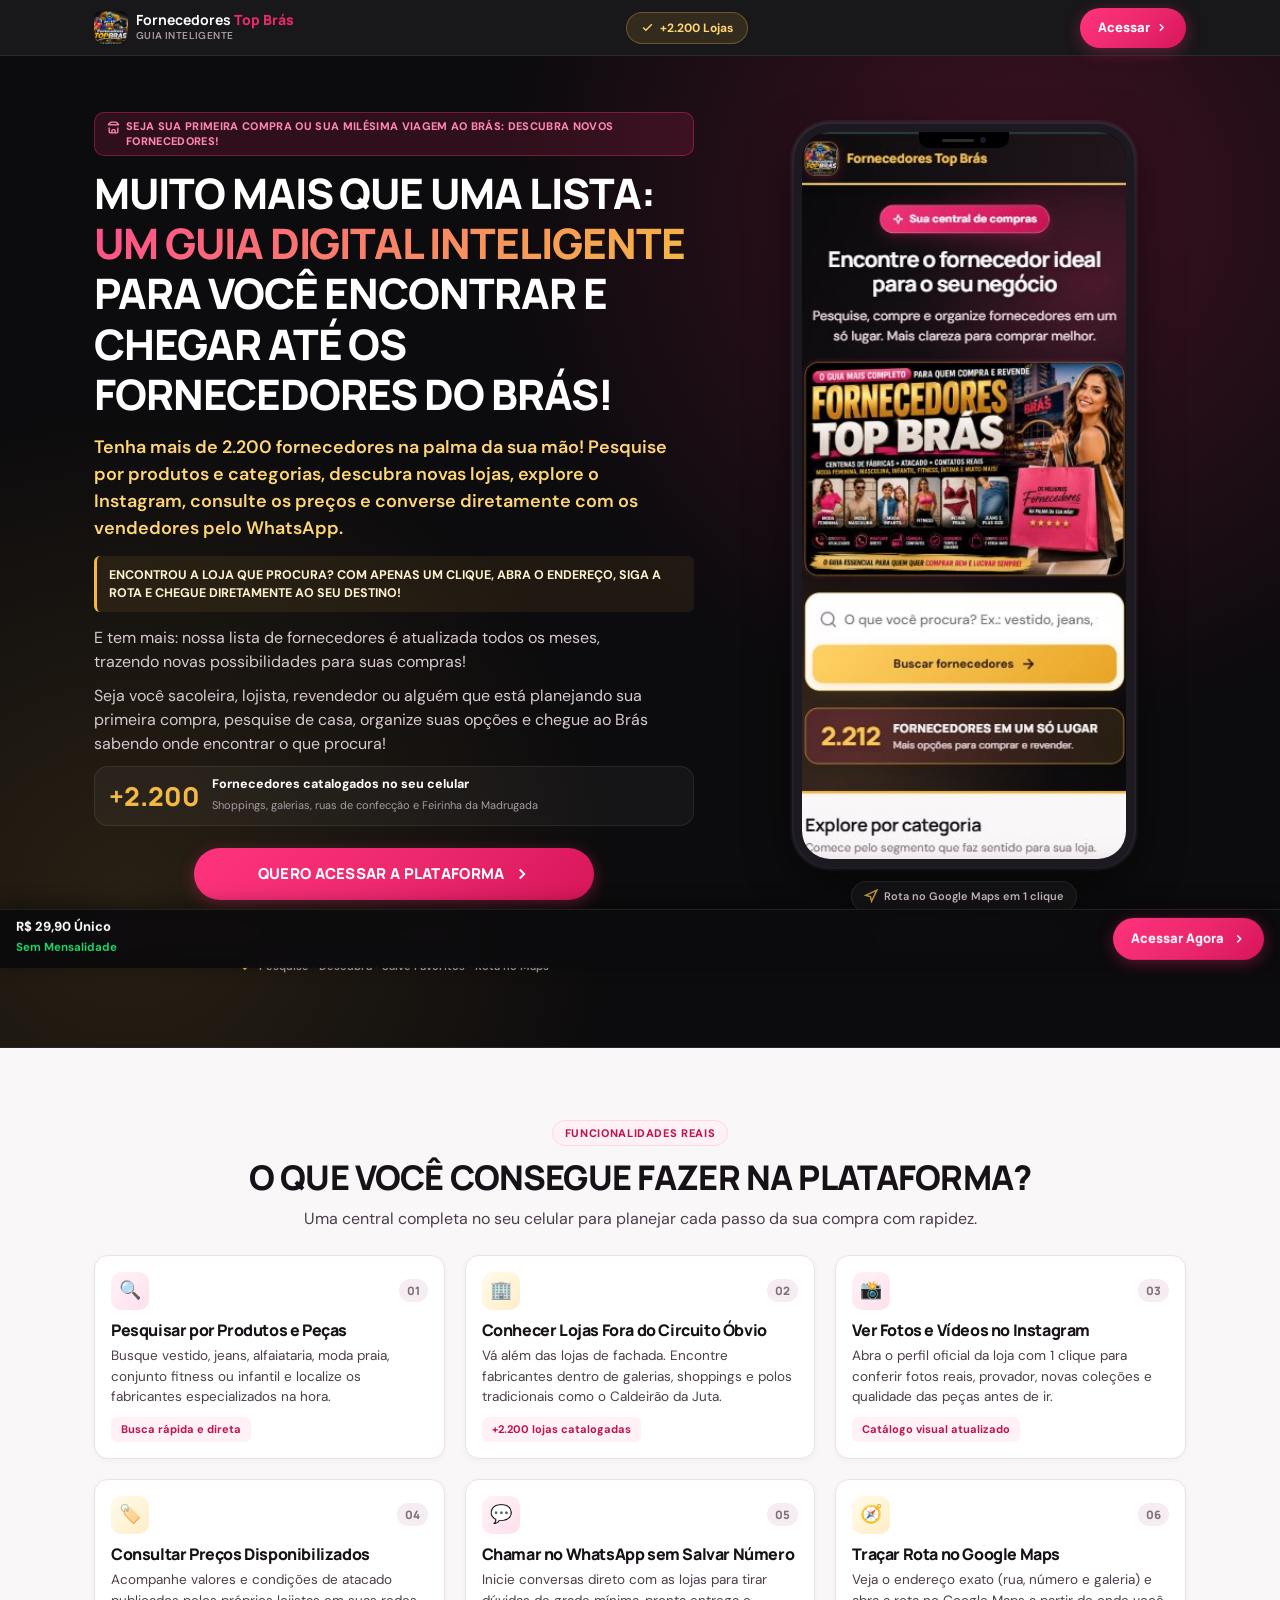
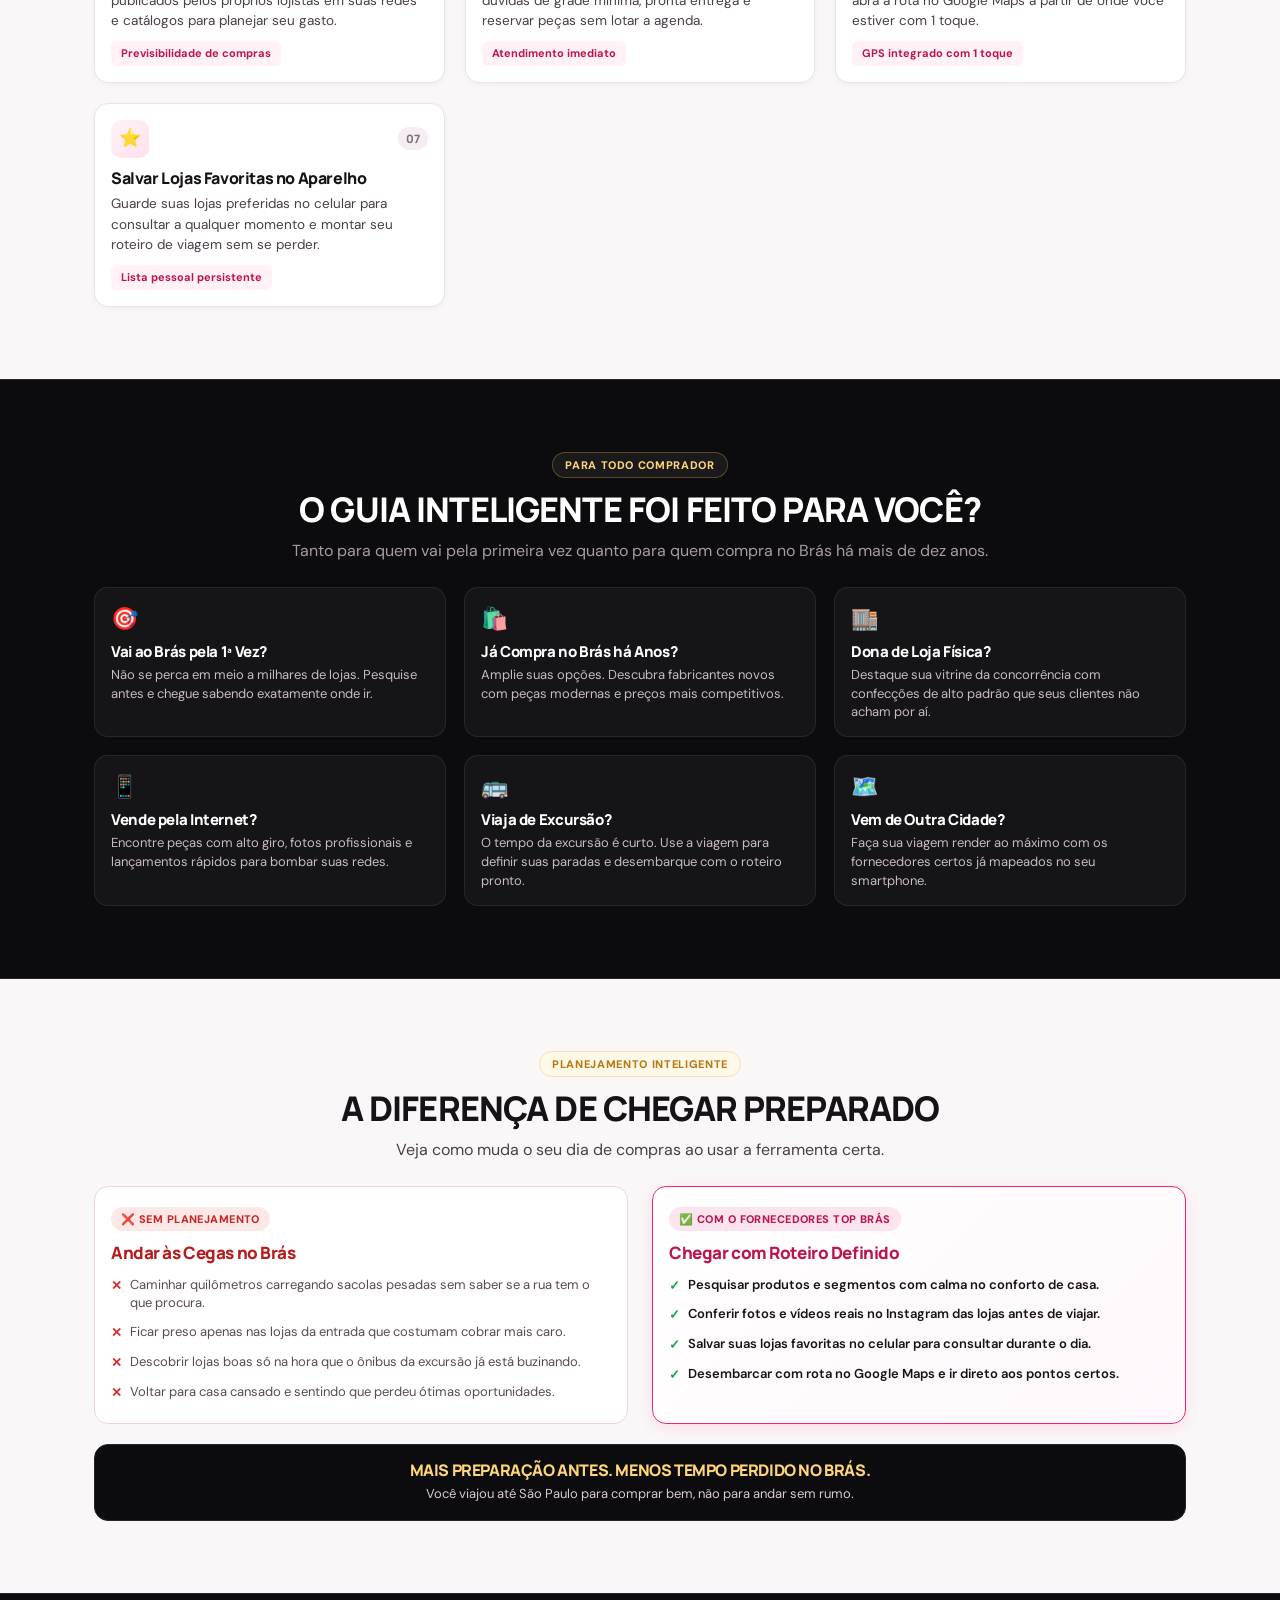
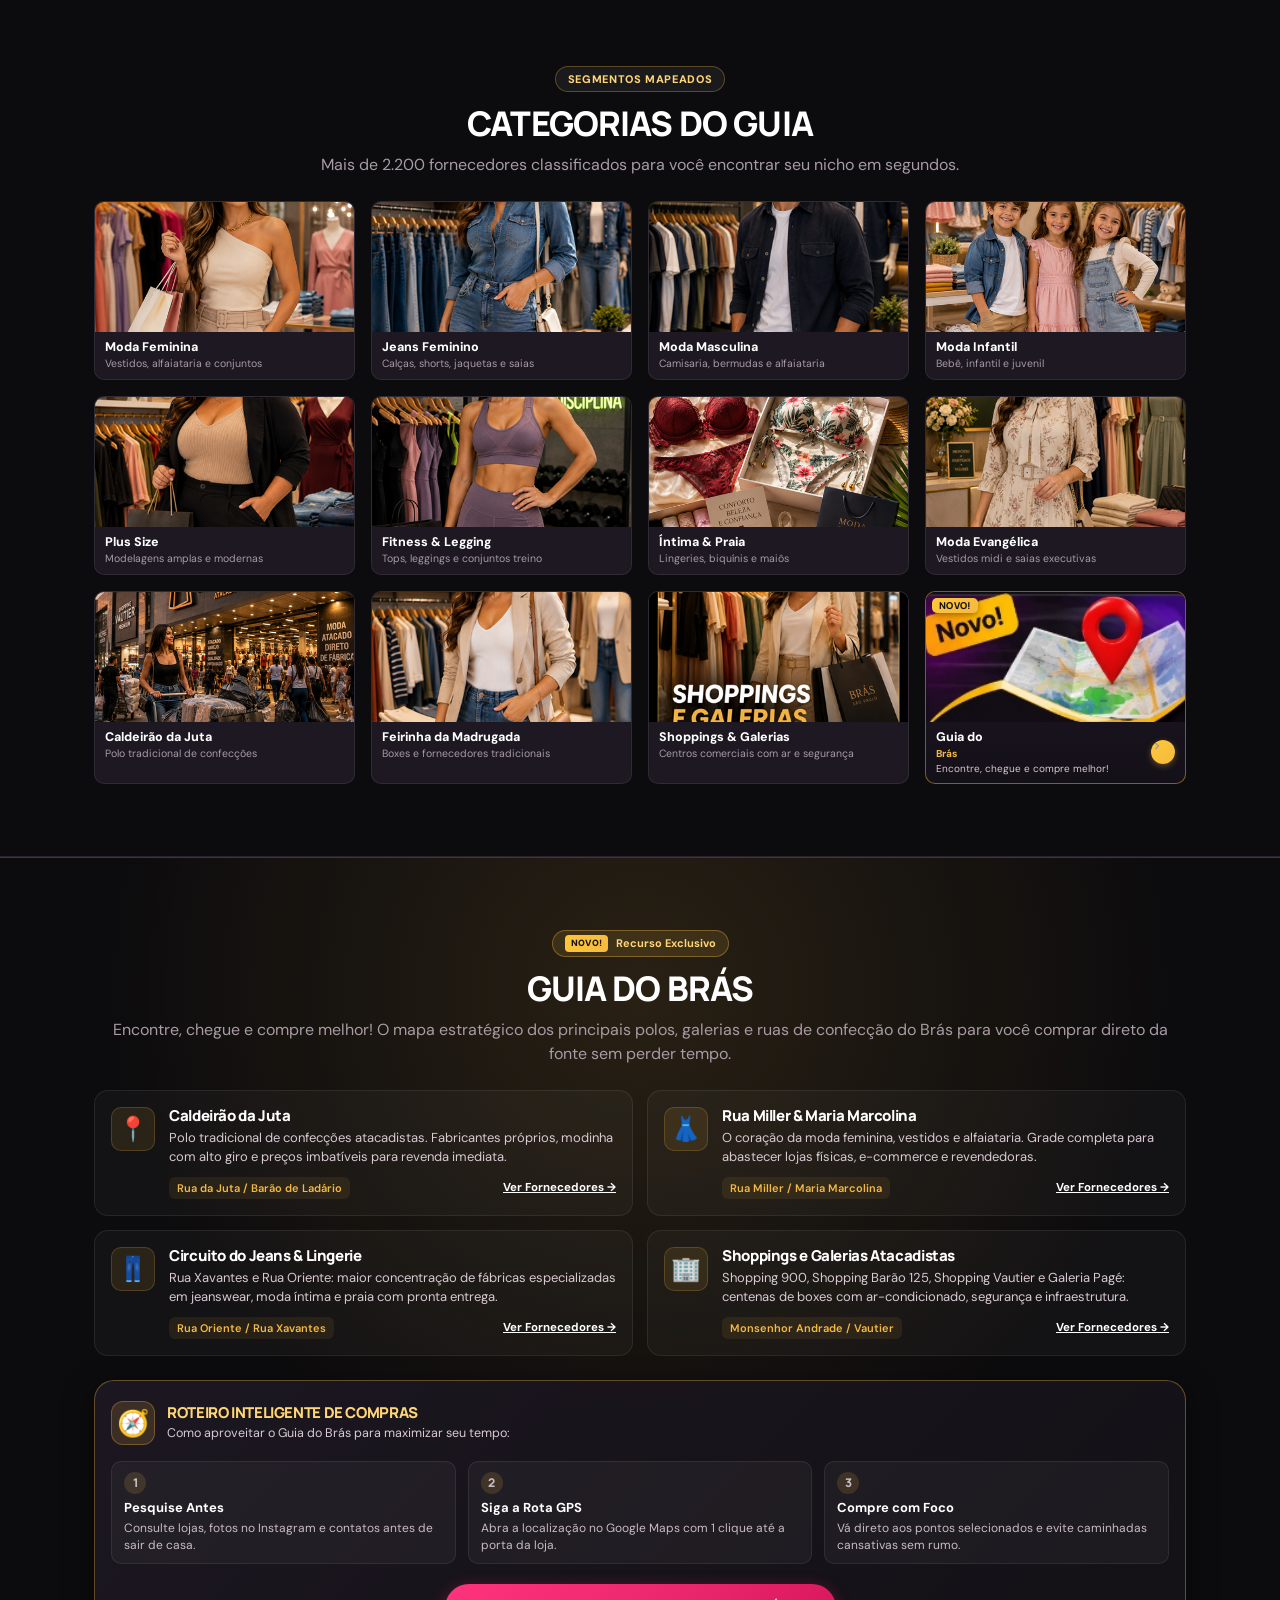
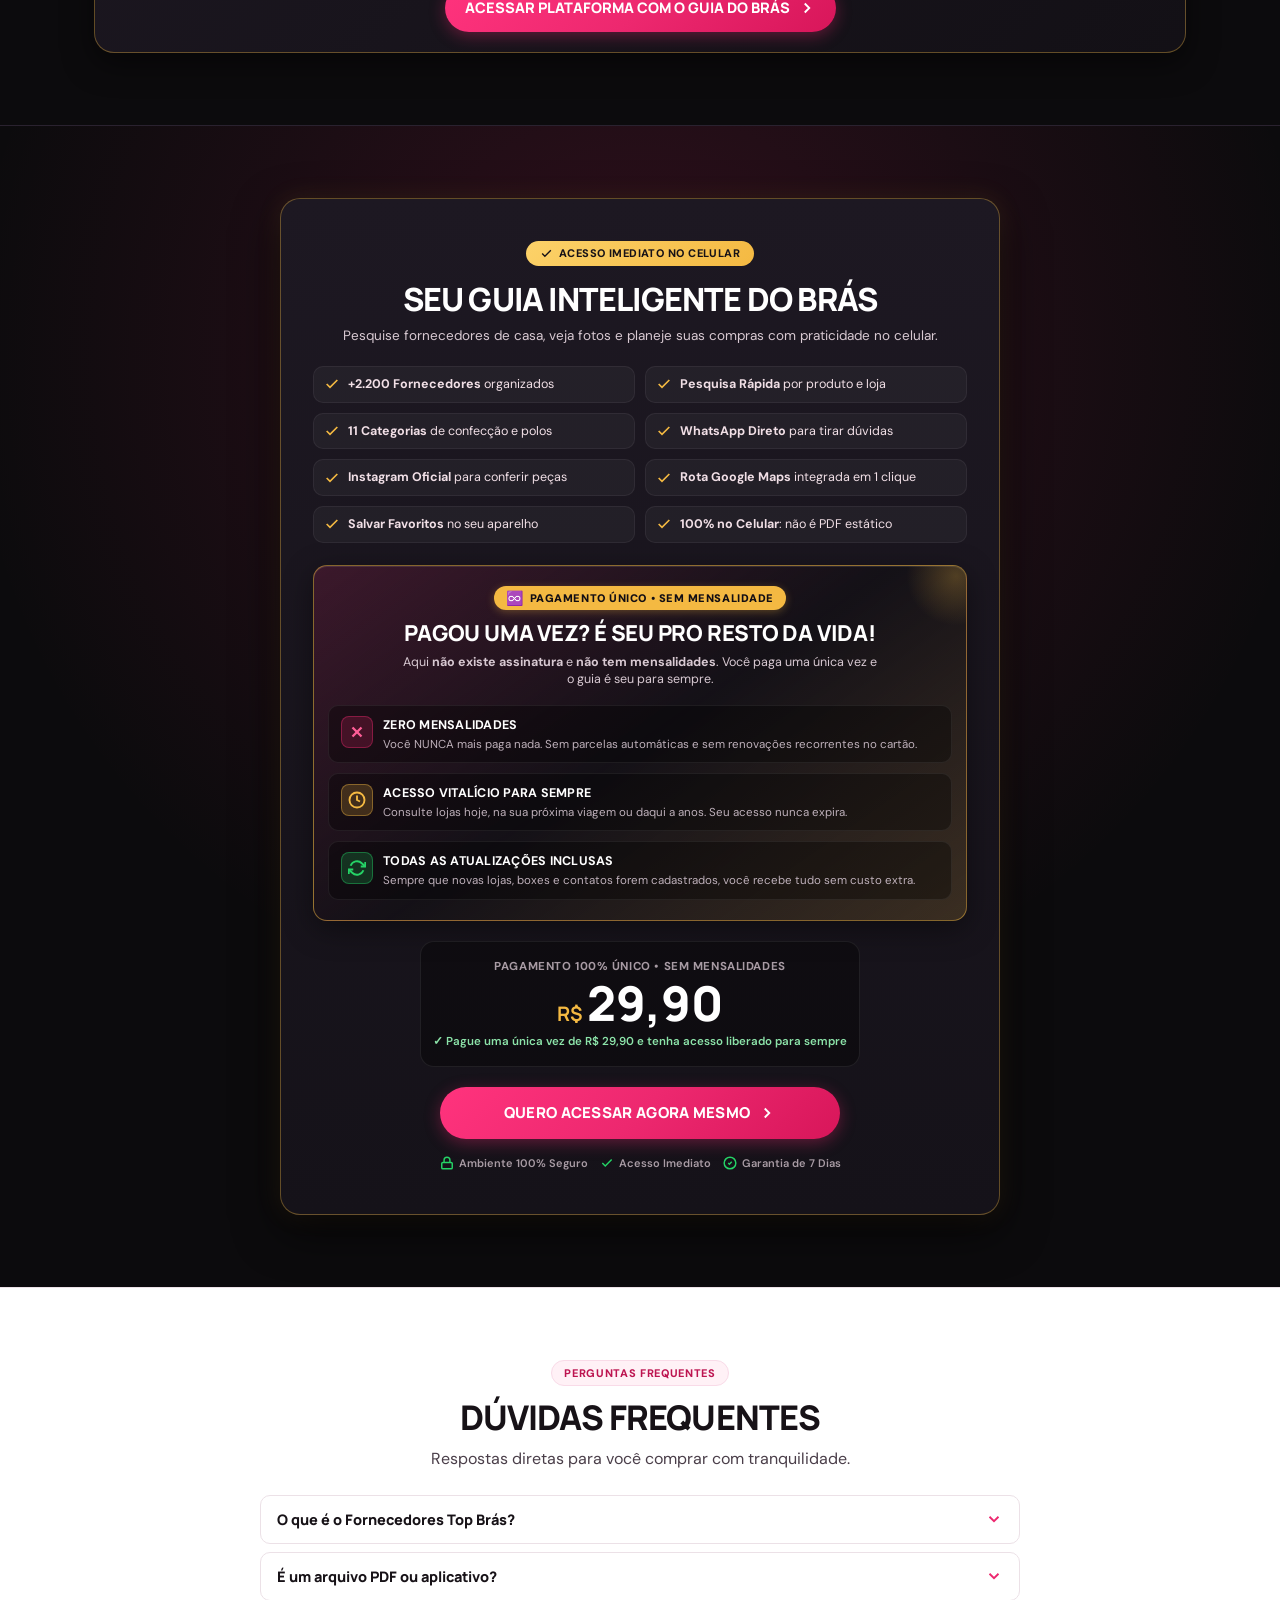
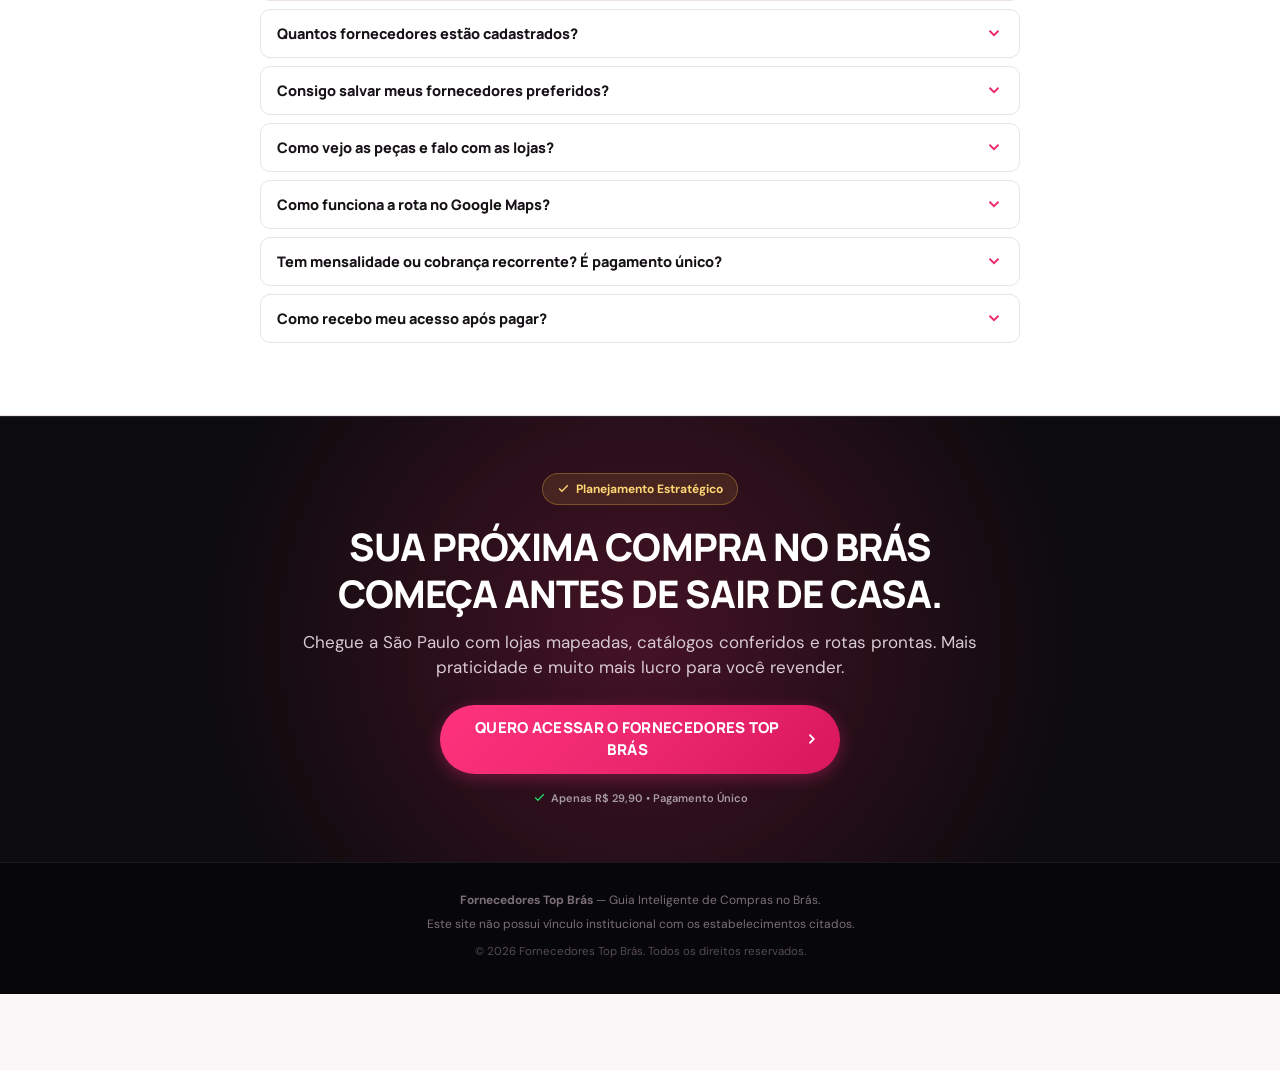
==== commit 5d5dd24e: "feat: adicionar bloco visual de pagamento unico sem mensalidade e acesso vitalicio" ====
--- a/index.html
+++ b/index.html
@@ -4,6 +4,9 @@
   <meta charset="UTF-8">
   <meta name="viewport" content="width=device-width, initial-scale=1.0, maximum-scale=5.0, viewport-fit=cover">
   <meta http-equiv="X-UA-Compatible" content="ie=edge">
+  
+  <!-- Facebook Domain Verification -->
+  <meta name="facebook-domain-verification" content="ft5m39c0f0a52o89olgw6db3p6o39v" />
   
   <title>Fornecedores Top Brás — Guia Inteligente de Compras no Brás</title>
   <meta name="description" content="Pesquise mais de 2.200 fornecedores do Brás no celular. Acesse Instagram, WhatsApp, consulte preços disponíveis, salve favoritos e abra a rota no Google Maps antes de viajar.">
@@ -37,7 +40,6 @@
     t.src=v;s=b.getElementsByTagName(e)[0];
     s.parentNode.insertBefore(t,s)}(window, document,'script',
     'https://connect.facebook.net/en_US/fbevents.js');
-    fbq('set', 'autoConfig', false, '2291339678378032');
     fbq('init', '2291339678378032');
     fbq('track', 'PageView');
   </script>
@@ -120,6 +122,11 @@
               <span>QUERO ACESSAR A PLATAFORMA</span>
               <svg width="18" height="18" viewBox="0 0 24 24" fill="none" stroke="currentColor" stroke-width="2.5"><polyline points="9 18 15 12 9 6"/></svg>
             </a>
+            <div class="hero-single-payment-pill">
+              <span class="hero-payment-icon">♾️</span>
+              <span class="hero-payment-highlight">PAGAMENTO ÚNICO:</span>
+              <span>Acesso vitalício • <b>Sem mensalidades</b></span>
+            </div>
             <div class="hero-microcopy">
               <svg width="13" height="13" viewBox="0 0 24 24" fill="none" stroke="currentColor" stroke-width="2.5"><polyline points="20 6 9 17 4 12"/></svg>
               Pesquise • Descubra • Salve Favoritos • Rota no Maps
@@ -694,13 +701,61 @@
             </div>
           </div>
 
+          <!-- BLOCO DE DESTAQUE: PAGAMENTO ÚNICO & ACESSO VITALÍCIO -->
+          <div class="lifetime-card">
+            <div class="lifetime-badge">
+              <span class="infinity-badge-icon">♾️</span>
+              <span>PAGAMENTO ÚNICO • SEM MENSALIDADE</span>
+            </div>
+
+            <h3 class="lifetime-headline">
+              PAGOU UMA VEZ? É SEU PRO RESTO DA VIDA!
+            </h3>
+
+            <p class="lifetime-intro">
+              Aqui <b>não existe assinatura</b> e <b>não tem mensalidades</b>. Você paga uma única vez e o guia é seu para sempre.
+            </p>
+
+            <div class="lifetime-pillars">
+              <div class="lifetime-pillar-item">
+                <div class="pillar-icon-box no-fee">
+                  <svg width="18" height="18" viewBox="0 0 24 24" fill="none" stroke="currentColor" stroke-width="3"><line x1="18" y1="6" x2="6" y2="18"></line><line x1="6" y1="6" x2="18" y2="18"></line></svg>
+                </div>
+                <div class="pillar-text">
+                  <b>ZERO MENSALIDADES</b>
+                  <span>Você NUNCA mais paga nada. Sem parcelas automáticas e sem renovações recorrentes no cartão.</span>
+                </div>
+              </div>
+
+              <div class="lifetime-pillar-item">
+                <div class="pillar-icon-box forever">
+                  <svg width="18" height="18" viewBox="0 0 24 24" fill="none" stroke="currentColor" stroke-width="2.5"><circle cx="12" cy="12" r="10"></circle><polyline points="12 6 12 12 16 14"></polyline></svg>
+                </div>
+                <div class="pillar-text">
+                  <b>ACESSO VITALÍCIO PARA SEMPRE</b>
+                  <span>Consulte lojas hoje, na sua próxima viagem ou daqui a anos. Seu acesso nunca expira.</span>
+                </div>
+              </div>
+
+              <div class="lifetime-pillar-item">
+                <div class="pillar-icon-box updates">
+                  <svg width="18" height="18" viewBox="0 0 24 24" fill="none" stroke="currentColor" stroke-width="2.5"><polyline points="23 4 23 10 17 10"></polyline><polyline points="1 20 1 14 7 14"></polyline><path d="M3.51 9a9 9 0 0 1 14.85-3.36L23 10M1 14l4.64 4.36A9 9 0 0 0 20.49 15"></path></svg>
+                </div>
+                <div class="pillar-text">
+                  <b>TODAS AS ATUALIZAÇÕES INCLUSAS</b>
+                  <span>Sempre que novas lojas, boxes e contatos forem cadastrados, você recebe tudo sem custo extra.</span>
+                </div>
+              </div>
+            </div>
+          </div>
+
           <div class="offer-price-container">
-            <span class="price-condition">Pagamento Único • Sem Mensalidades</span>
+            <span class="price-condition">Pagamento 100% Único • Sem Mensalidades</span>
             <div class="price-main-value">
               <span>R$</span> 29,90
             </div>
             <span class="price-guarantee-note">
-              Acesso liberado imediatamente após confirmação
+              ✓ Pague uma única vez de R$ 29,90 e tenha acesso liberado para sempre
             </span>
           </div>
 
@@ -815,12 +870,12 @@
 
           <div class="faq-card">
             <button class="faq-trigger" type="button">
-              <span>Tem mensalidade ou cobrança recorrente?</span>
+              <span>Tem mensalidade ou cobrança recorrente? É pagamento único?</span>
               <svg width="18" height="18" viewBox="0 0 24 24" fill="none" stroke="currentColor" stroke-width="2.5"><polyline points="6 9 12 15 18 9"/></svg>
             </button>
             <div class="faq-content">
               <div class="faq-body">
-                Não! O valor de R$ 29,90 é pagamento único, sem nenhuma mensalidade ou cobrança futura.
+                <b>Não tem mensalidade!</b> O valor de R$ 29,90 é pagamento 100% único. Não existe assinatura, anuidade nem cobranças futuras no seu cartão. Pagou uma única vez, o guia é seu para o resto da vida, com acesso imediato e direito a todas as futuras atualizações de fornecedores.
               </div>
             </div>
           </div>
@@ -889,8 +944,8 @@
        ========================================================================== -->
   <aside class="sticky-cta-bar" id="stickyCtaBar" aria-label="Acesso Rápido">
     <div class="sticky-info">
-      <b>Top Brás</b>
-      <span>Por R$ 29,90</span>
+      <b>R$ 29,90 Único</b>
+      <span class="sticky-vitalicio-tag">Sem Mensalidade</span>
     </div>
     <a href="https://pay.cakto.com.br/dega2d9_1273419" id="sticky-cta" class="btn btn-primary sticky-cta-btn btn-checkout" data-action="checkout" data-cta-id="sticky-cta">
       <span>Acessar Agora</span>
--- a/styles.css
+++ b/styles.css
@@ -1239,6 +1239,173 @@
   flex-shrink: 0;
 }
 
+/* --------------------------------------------------------------------------
+   DESTAQUE: PAGAMENTO ÚNICO & ACESSO VITALÍCIO (QUEBRA DE OBJEÇÃO)
+   -------------------------------------------------------------------------- */
+.hero-single-payment-pill {
+  display: inline-flex;
+  align-items: center;
+  justify-content: center;
+  gap: 6px;
+  background: rgba(244, 185, 66, 0.12);
+  border: 1px solid rgba(244, 185, 66, 0.35);
+  border-radius: var(--radius-pill);
+  padding: 6px 14px;
+  font-size: 12px;
+  color: #ffffff;
+  margin-top: 10px;
+  width: fit-content;
+  max-width: 100%;
+}
+
+.hero-payment-icon {
+  font-size: 14px;
+  line-height: 1;
+}
+
+.hero-payment-highlight {
+  color: var(--gold);
+  font-weight: 800;
+  text-transform: uppercase;
+  letter-spacing: 0.03em;
+}
+
+/* Card Principal de Quebra de Objeção na Seção de Oferta */
+.lifetime-card {
+  background: linear-gradient(145deg, rgba(237, 40, 111, 0.16) 0%, rgba(20, 17, 23, 0.96) 50%, rgba(244, 185, 66, 0.16) 100%);
+  border: 1.5px solid rgba(244, 185, 66, 0.5);
+  border-radius: var(--radius-md);
+  padding: 20px 14px;
+  margin-bottom: 20px;
+  text-align: center;
+  box-shadow: 0 8px 30px rgba(0, 0, 0, 0.4), inset 0 1px 0 rgba(255, 255, 255, 0.1);
+  position: relative;
+  overflow: hidden;
+}
+
+.lifetime-card::before {
+  content: "";
+  position: absolute;
+  top: -40px;
+  right: -40px;
+  width: 100px;
+  height: 100px;
+  background: radial-gradient(circle, rgba(244, 185, 66, 0.25) 0%, transparent 70%);
+  border-radius: 50%;
+  pointer-events: none;
+}
+
+.lifetime-badge {
+  display: inline-flex;
+  align-items: center;
+  gap: 6px;
+  background: #f4b942;
+  color: #120e14;
+  font-size: 11px;
+  font-weight: 900;
+  padding: 4px 12px;
+  border-radius: var(--radius-pill);
+  text-transform: uppercase;
+  letter-spacing: 0.05em;
+  margin-bottom: 10px;
+  box-shadow: 0 2px 8px rgba(244, 185, 66, 0.3);
+}
+
+.infinity-badge-icon {
+  font-size: 14px;
+  line-height: 1;
+}
+
+.lifetime-headline {
+  font-size: clamp(17px, 4.8vw, 22px);
+  color: #ffffff;
+  font-weight: 800;
+  line-height: 1.25;
+  margin-bottom: 6px;
+  text-transform: uppercase;
+  letter-spacing: -0.01em;
+}
+
+.lifetime-intro {
+  font-size: 12.5px;
+  color: #d8c9d2;
+  line-height: 1.4;
+  margin-bottom: 16px;
+  max-width: 480px;
+  margin-left: auto;
+  margin-right: auto;
+}
+
+.lifetime-pillars {
+  display: flex;
+  flex-direction: column;
+  gap: 10px;
+  text-align: left;
+}
+
+.lifetime-pillar-item {
+  display: flex;
+  align-items: flex-start;
+  gap: 10px;
+  background: rgba(0, 0, 0, 0.35);
+  border: 1px solid rgba(255, 255, 255, 0.07);
+  border-radius: var(--radius-sm);
+  padding: 10px 12px;
+}
+
+.pillar-icon-box {
+  width: 32px;
+  height: 32px;
+  min-width: 32px;
+  border-radius: 8px;
+  display: flex;
+  align-items: center;
+  justify-content: center;
+  font-size: 14px;
+}
+
+.pillar-icon-box.no-fee {
+  background: rgba(237, 40, 111, 0.2);
+  color: #ff5e97;
+  border: 1px solid rgba(237, 40, 111, 0.4);
+}
+
+.pillar-icon-box.forever {
+  background: rgba(244, 185, 66, 0.2);
+  color: #f4b942;
+  border: 1px solid rgba(244, 185, 66, 0.4);
+}
+
+.pillar-icon-box.updates {
+  background: rgba(37, 211, 102, 0.2);
+  color: #25d366;
+  border: 1px solid rgba(37, 211, 102, 0.4);
+}
+
+.pillar-text {
+  display: flex;
+  flex-direction: column;
+  gap: 2px;
+}
+
+.pillar-text b {
+  font-size: 12.5px;
+  color: #ffffff;
+  letter-spacing: 0.02em;
+}
+
+.pillar-text span {
+  font-size: 11.5px;
+  color: #beb0ba;
+  line-height: 1.35;
+}
+
+.sticky-vitalicio-tag {
+  color: #25d366 !important;
+  font-weight: 700 !important;
+  font-size: 11.5px;
+}
+
 .offer-price-container {
   background: rgba(0, 0, 0, 0.35);
   border: 1px solid rgba(255, 255, 255, 0.08);
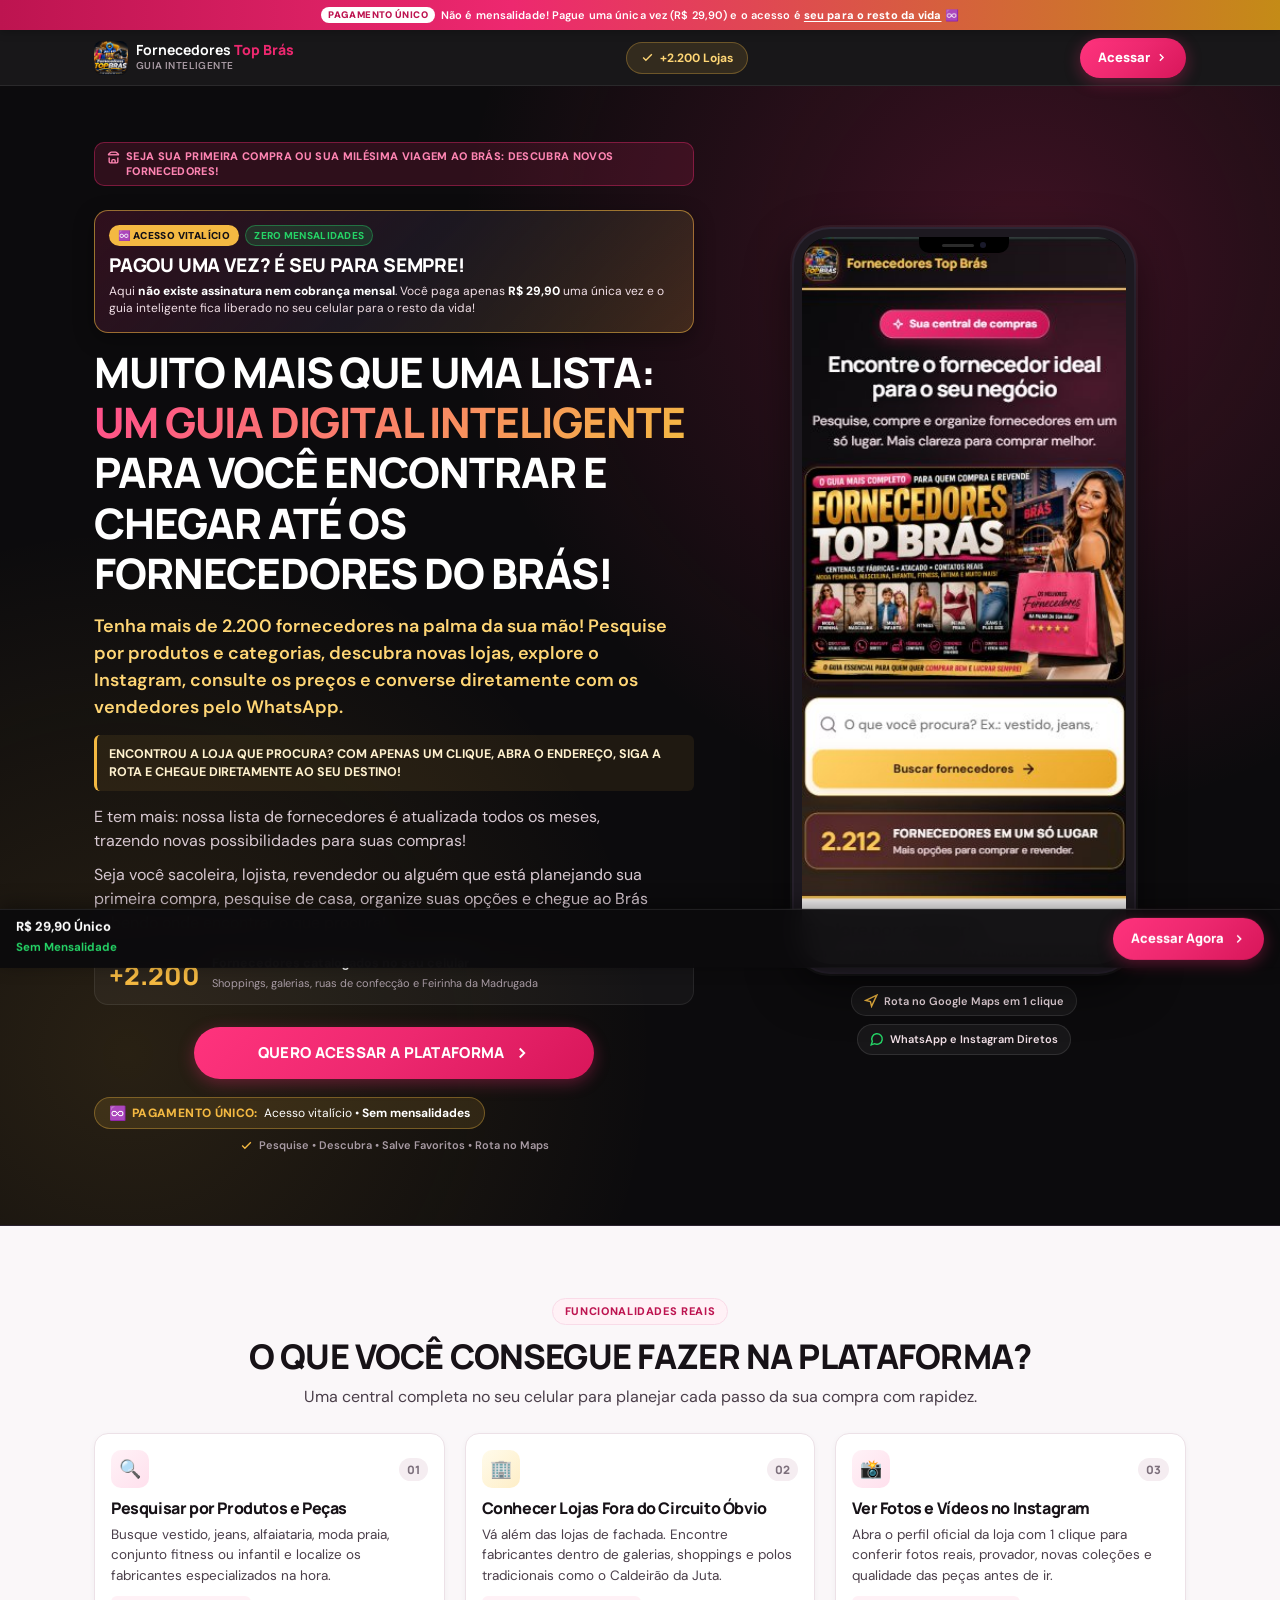
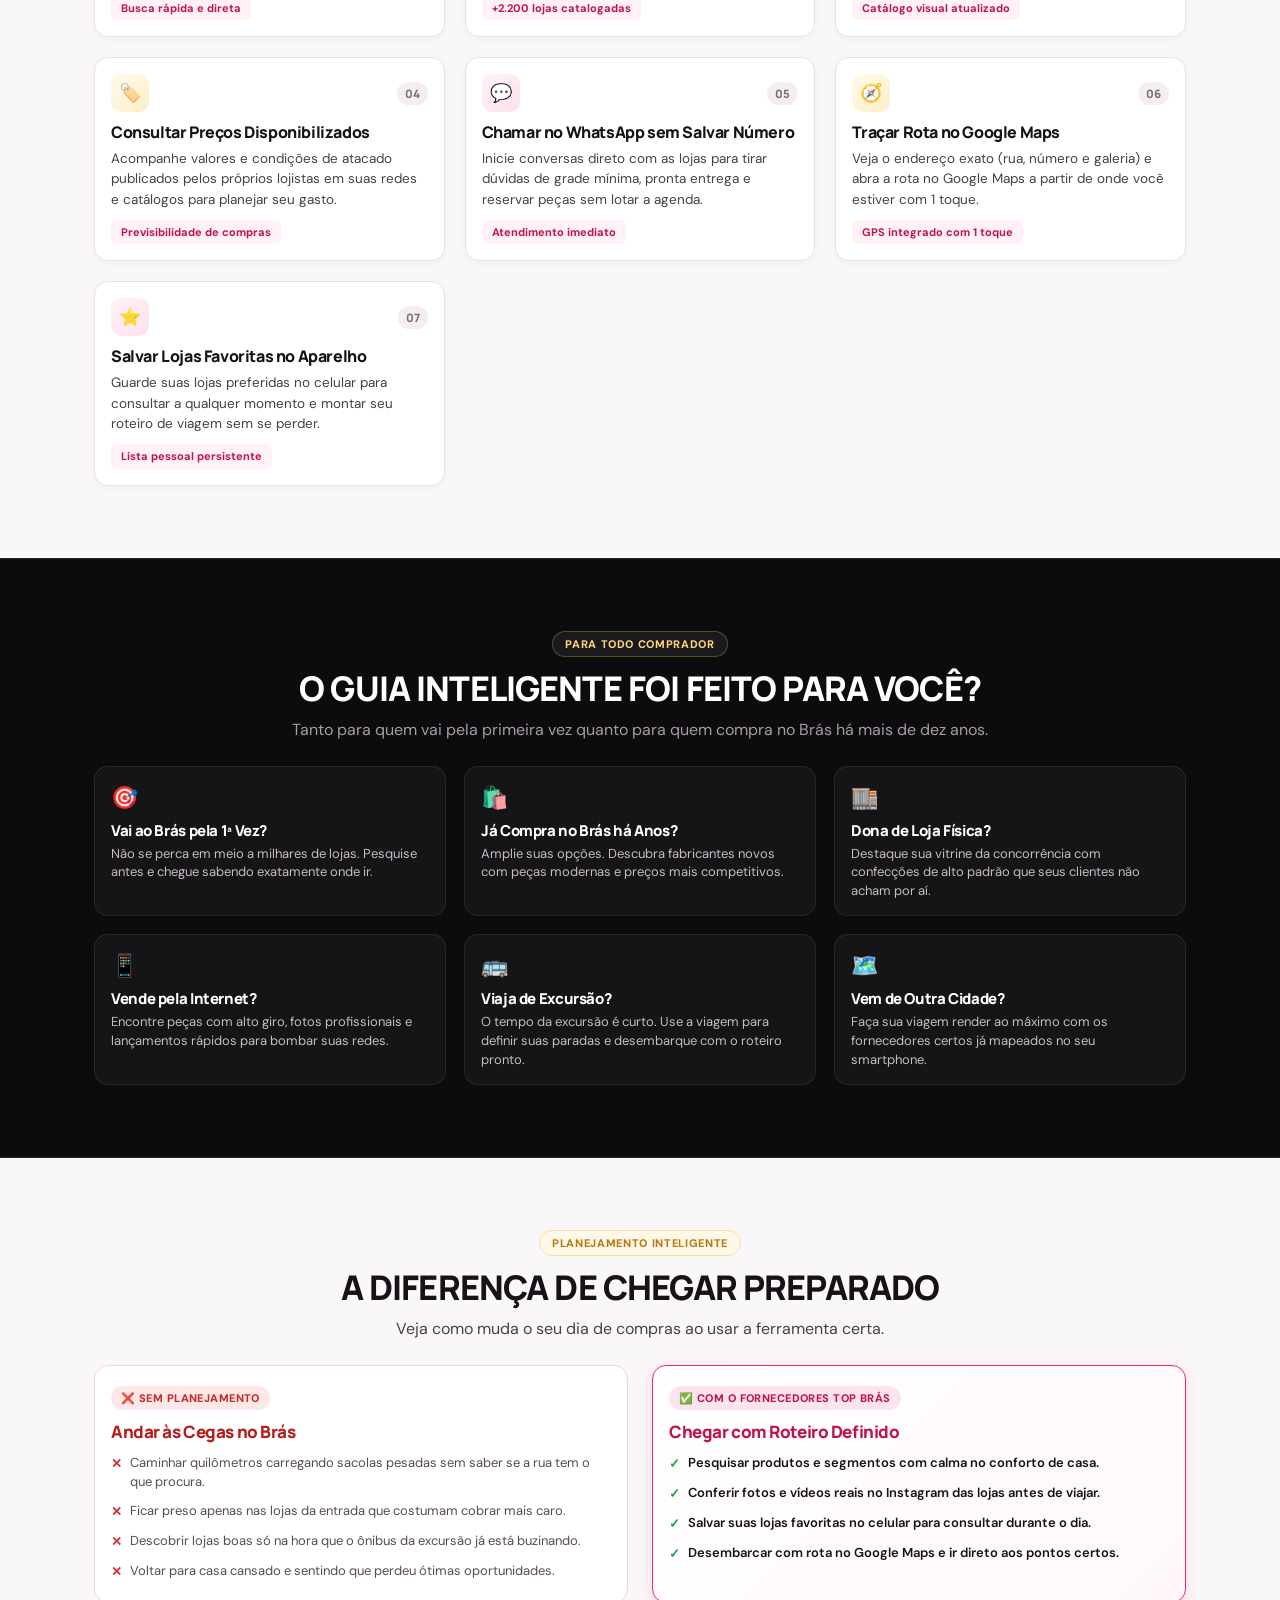
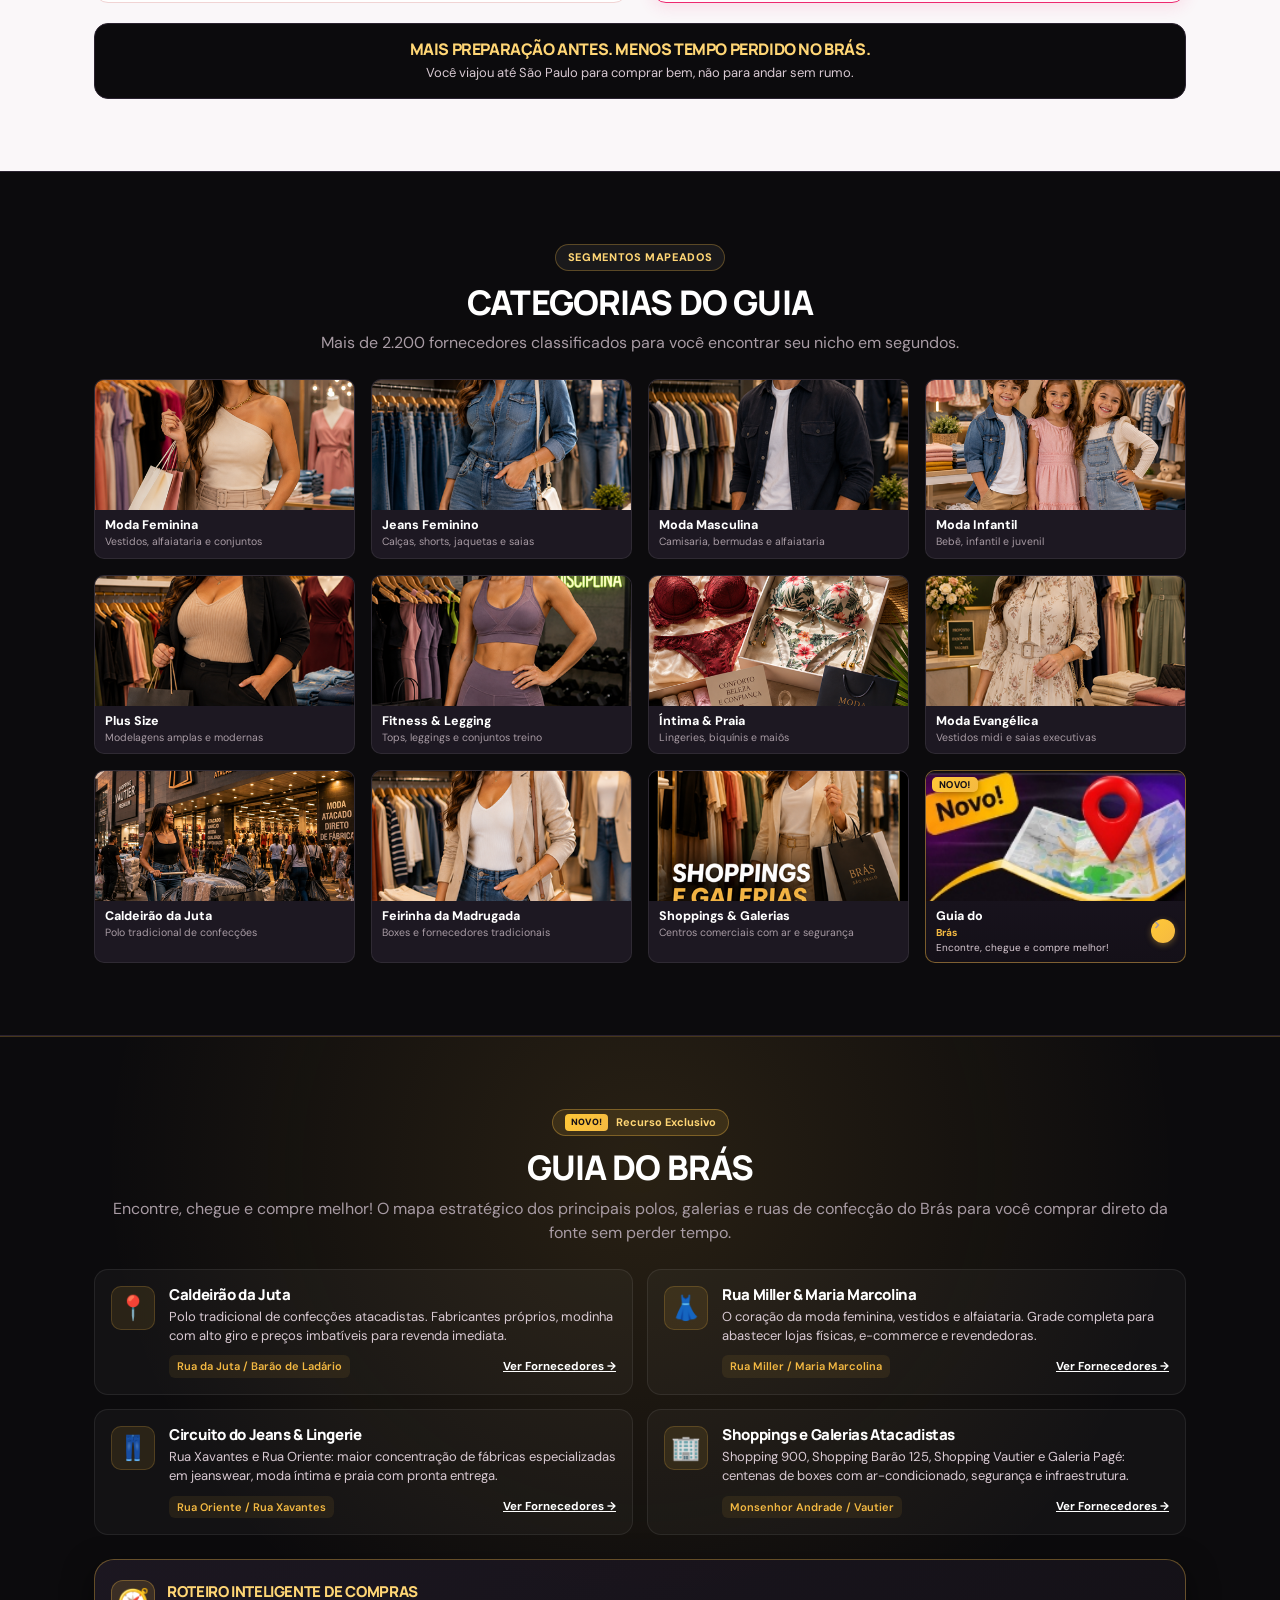
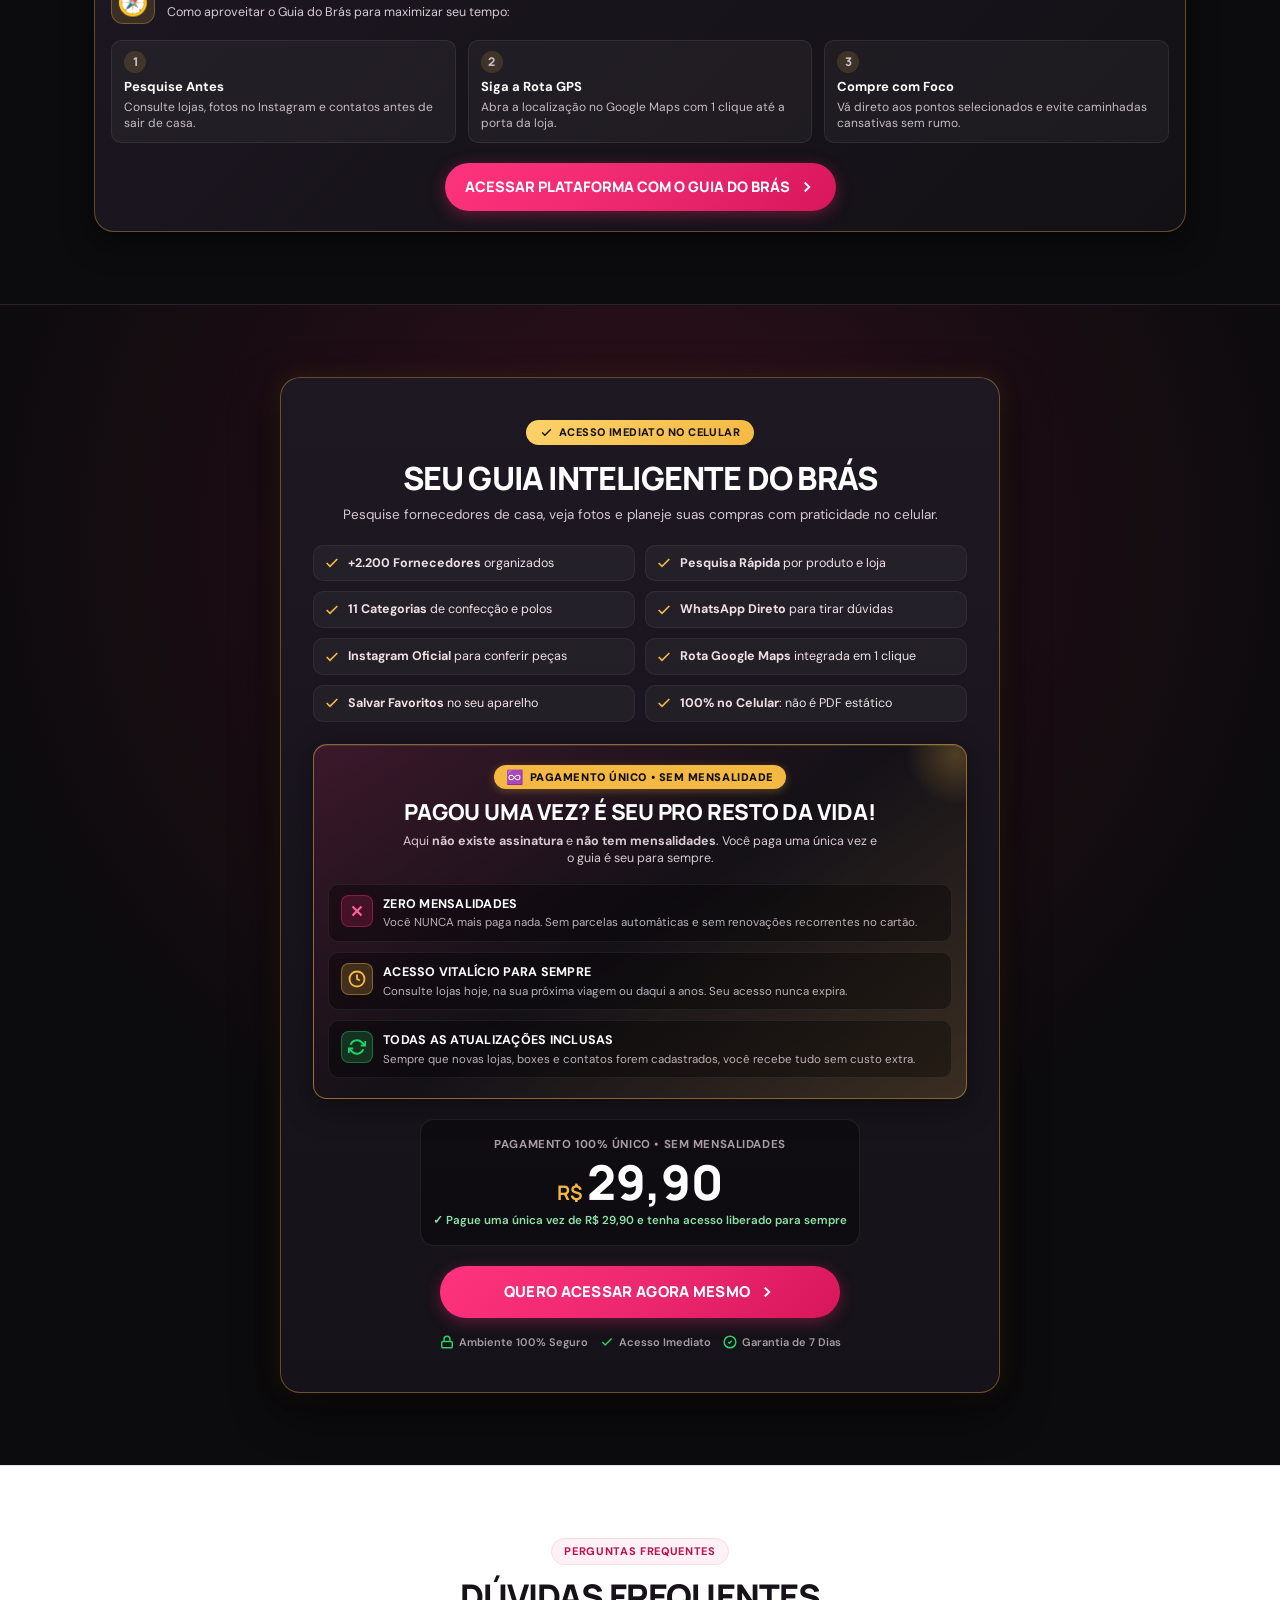
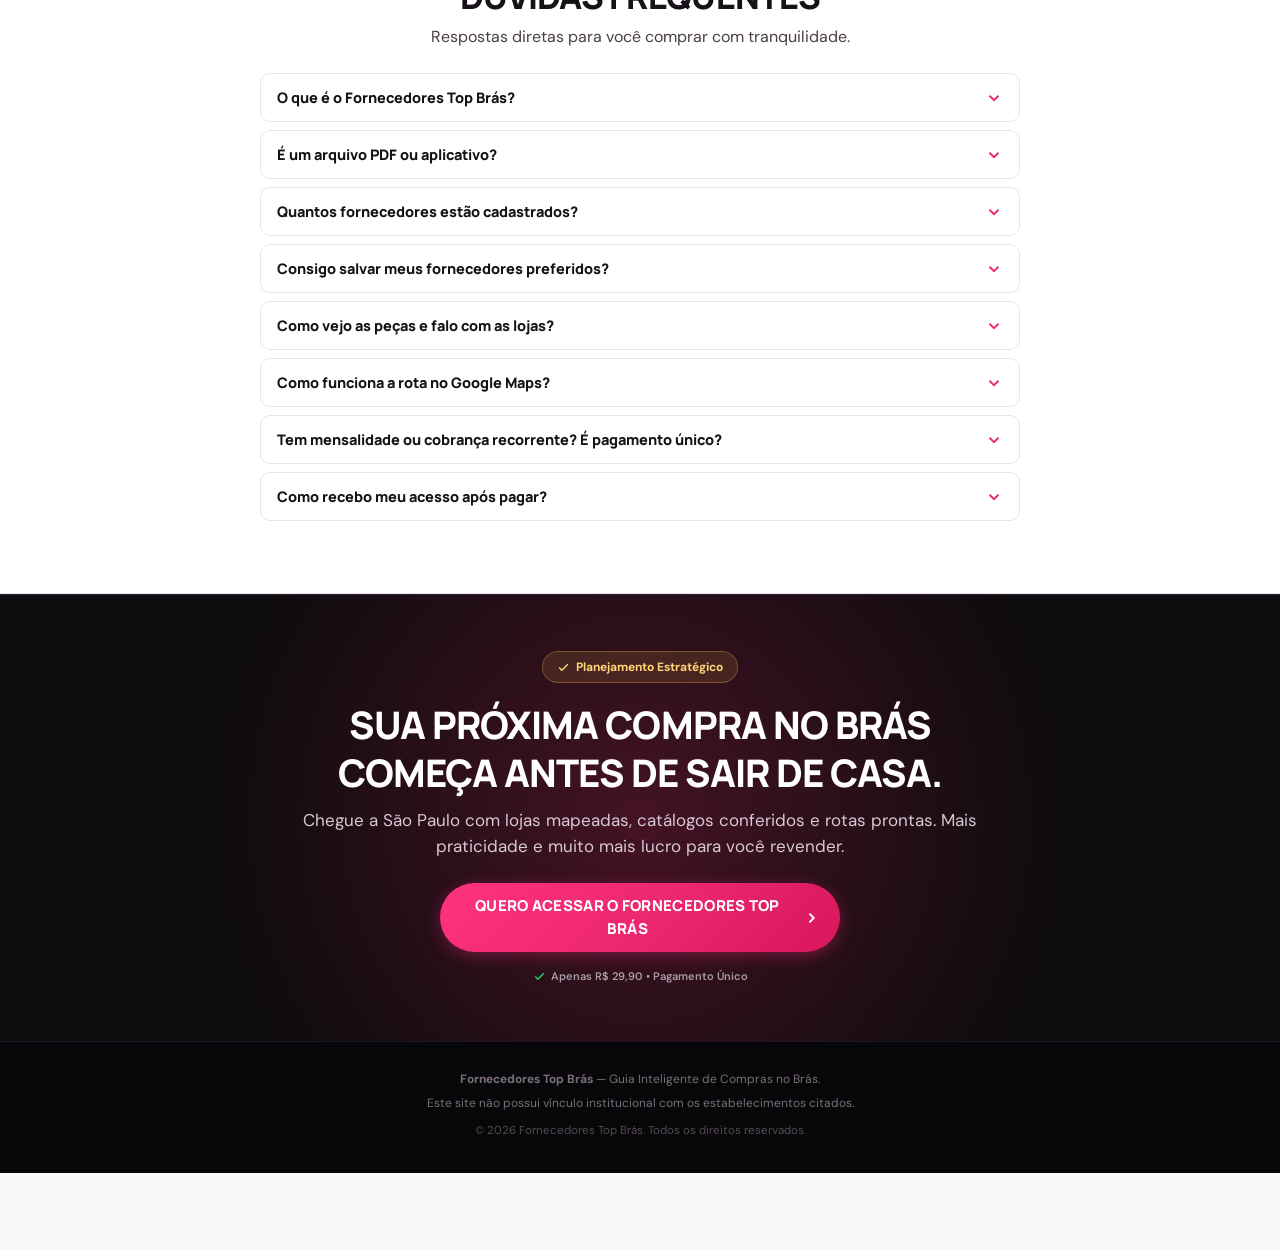
==== commit 8de60093: "feat: adicionar barra de aviso no topo e destaque de pagamento unico vitalicio na hero" ====
--- a/index.html
+++ b/index.html
@@ -51,6 +51,16 @@
 <body>
 
   <!-- ==========================================================================
+       BARRA DE AVISO NO TOPO: PAGAMENTO ÚNICO & ACESSO VITALÍCIO
+       ========================================================================== -->
+  <aside class="top-announcement-bar" aria-label="Aviso de Pagamento Único">
+    <div class="container top-announcement-content">
+      <span class="tab-pill">PAGAMENTO ÚNICO</span>
+      <span class="tab-text">Não é mensalidade! Pague uma única vez (R$ 29,90) e o acesso é <b>seu para o resto da vida</b> ♾️</span>
+    </div>
+  </aside>
+
+  <!-- ==========================================================================
        HEADER / TOPBAR (MOBILE FIRST)
        ========================================================================== -->
   <header class="topbar">
@@ -87,6 +97,18 @@
           <div class="hero-pill">
             <svg width="13" height="13" viewBox="0 0 24 24" fill="none" stroke="currentColor" stroke-width="2.5"><path d="m2 7 4.41-4.41A2 2 0 0 1 7.83 2h8.34a2 2 0 0 1 1.42.59L22 7"/><path d="M4 12v8a2 2 0 0 0 2 2h12a2 2 0 0 0 2-2v-8"/><path d="M15 22v-4a2 2 0 0 0-2-2h-2a2 2 0 0 0-2 2v4"/><path d="M2 7h20"/></svg>
             <span>SEJA SUA PRIMEIRA COMPRA OU SUA MILÉSIMA VIAGEM AO BRÁS: DESCUBRA NOVOS FORNECEDORES!</span>
+          </div>
+
+          <!-- BLOCO DE DESTAQUE NO TOPO: PAGAMENTO ÚNICO & SEM MENSALIDADE -->
+          <div class="hero-vitalicio-box">
+            <div class="hvb-badge-row">
+              <span class="hvb-badge">♾️ ACESSO VITALÍCIO</span>
+              <span class="hvb-tag">ZERO MENSALIDADES</span>
+            </div>
+            <h2 class="hvb-title">PAGOU UMA VEZ? É SEU PARA SEMPRE!</h2>
+            <p class="hvb-desc">
+              Aqui <b>não existe assinatura nem cobrança mensal</b>. Você paga apenas <b>R$ 29,90</b> uma única vez e o guia inteligente fica liberado no seu celular para o resto da vida!
+            </p>
           </div>
 
           <h1 class="hero-headline">
--- a/styles.css
+++ b/styles.css
@@ -178,6 +178,121 @@
 }
 
 /* --------------------------------------------------------------------------
+   BARRA DE AVISO NO TOPO (PAGAMENTO ÚNICO)
+   -------------------------------------------------------------------------- */
+.top-announcement-bar {
+  background: linear-gradient(90deg, #bd1450 0%, #ed286f 40%, #c48b17 100%);
+  color: #ffffff;
+  font-size: 11.5px;
+  font-weight: 600;
+  text-align: center;
+  padding: 7px 10px;
+  position: relative;
+  z-index: 1002;
+  box-shadow: 0 2px 10px rgba(0, 0, 0, 0.25);
+}
+
+.top-announcement-content {
+  display: flex;
+  align-items: center;
+  justify-content: center;
+  flex-wrap: wrap;
+  gap: 6px;
+  line-height: 1.3;
+}
+
+.tab-pill {
+  background: #ffffff;
+  color: #bd1450;
+  font-size: 9.5px;
+  font-weight: 900;
+  padding: 2px 7px;
+  border-radius: var(--radius-pill);
+  text-transform: uppercase;
+  letter-spacing: 0.04em;
+  display: inline-block;
+  flex-shrink: 0;
+}
+
+.tab-text {
+  font-size: 11px;
+  letter-spacing: 0.01em;
+}
+
+.tab-text b {
+  color: #ffffff;
+  font-weight: 800;
+  text-decoration: underline;
+  text-underline-offset: 2px;
+}
+
+/* Card de Destaque no Topo da Hero */
+.hero-vitalicio-box {
+  background: linear-gradient(135deg, rgba(237, 40, 111, 0.16) 0%, rgba(29, 24, 34, 0.96) 50%, rgba(244, 185, 66, 0.16) 100%);
+  border: 1.5px solid rgba(244, 185, 66, 0.55);
+  border-radius: var(--radius-md);
+  padding: 14px 14px;
+  margin-top: 12px;
+  margin-bottom: 14px;
+  box-shadow: 0 6px 20px rgba(0, 0, 0, 0.35);
+}
+
+.hvb-badge-row {
+  display: flex;
+  align-items: center;
+  gap: 6px;
+  flex-wrap: wrap;
+  margin-bottom: 8px;
+}
+
+.hvb-badge {
+  background: #f4b942;
+  color: #141117;
+  font-size: 10px;
+  font-weight: 900;
+  padding: 3px 9px;
+  border-radius: var(--radius-pill);
+  letter-spacing: 0.04em;
+  text-transform: uppercase;
+  display: inline-flex;
+  align-items: center;
+  gap: 4px;
+}
+
+.hvb-tag {
+  background: rgba(37, 211, 102, 0.16);
+  color: #25d366;
+  border: 1px solid rgba(37, 211, 102, 0.4);
+  font-size: 10px;
+  font-weight: 800;
+  padding: 2px 8px;
+  border-radius: var(--radius-pill);
+  text-transform: uppercase;
+  letter-spacing: 0.03em;
+}
+
+.hvb-title {
+  font-size: clamp(16px, 4.5vw, 19px);
+  color: #ffffff;
+  font-weight: 900;
+  line-height: 1.25;
+  margin-bottom: 5px;
+  letter-spacing: -0.01em;
+}
+
+.hvb-desc {
+  font-size: 12px;
+  color: #f1dfe6;
+  line-height: 1.45;
+  margin: 0;
+}
+
+.hvb-desc b {
+  color: #ffffff;
+  font-weight: 800;
+}
+
+/* --------------------------------------------------------------------------
    4. TOPBAR MOBILE FIRST
    -------------------------------------------------------------------------- */
 .topbar {
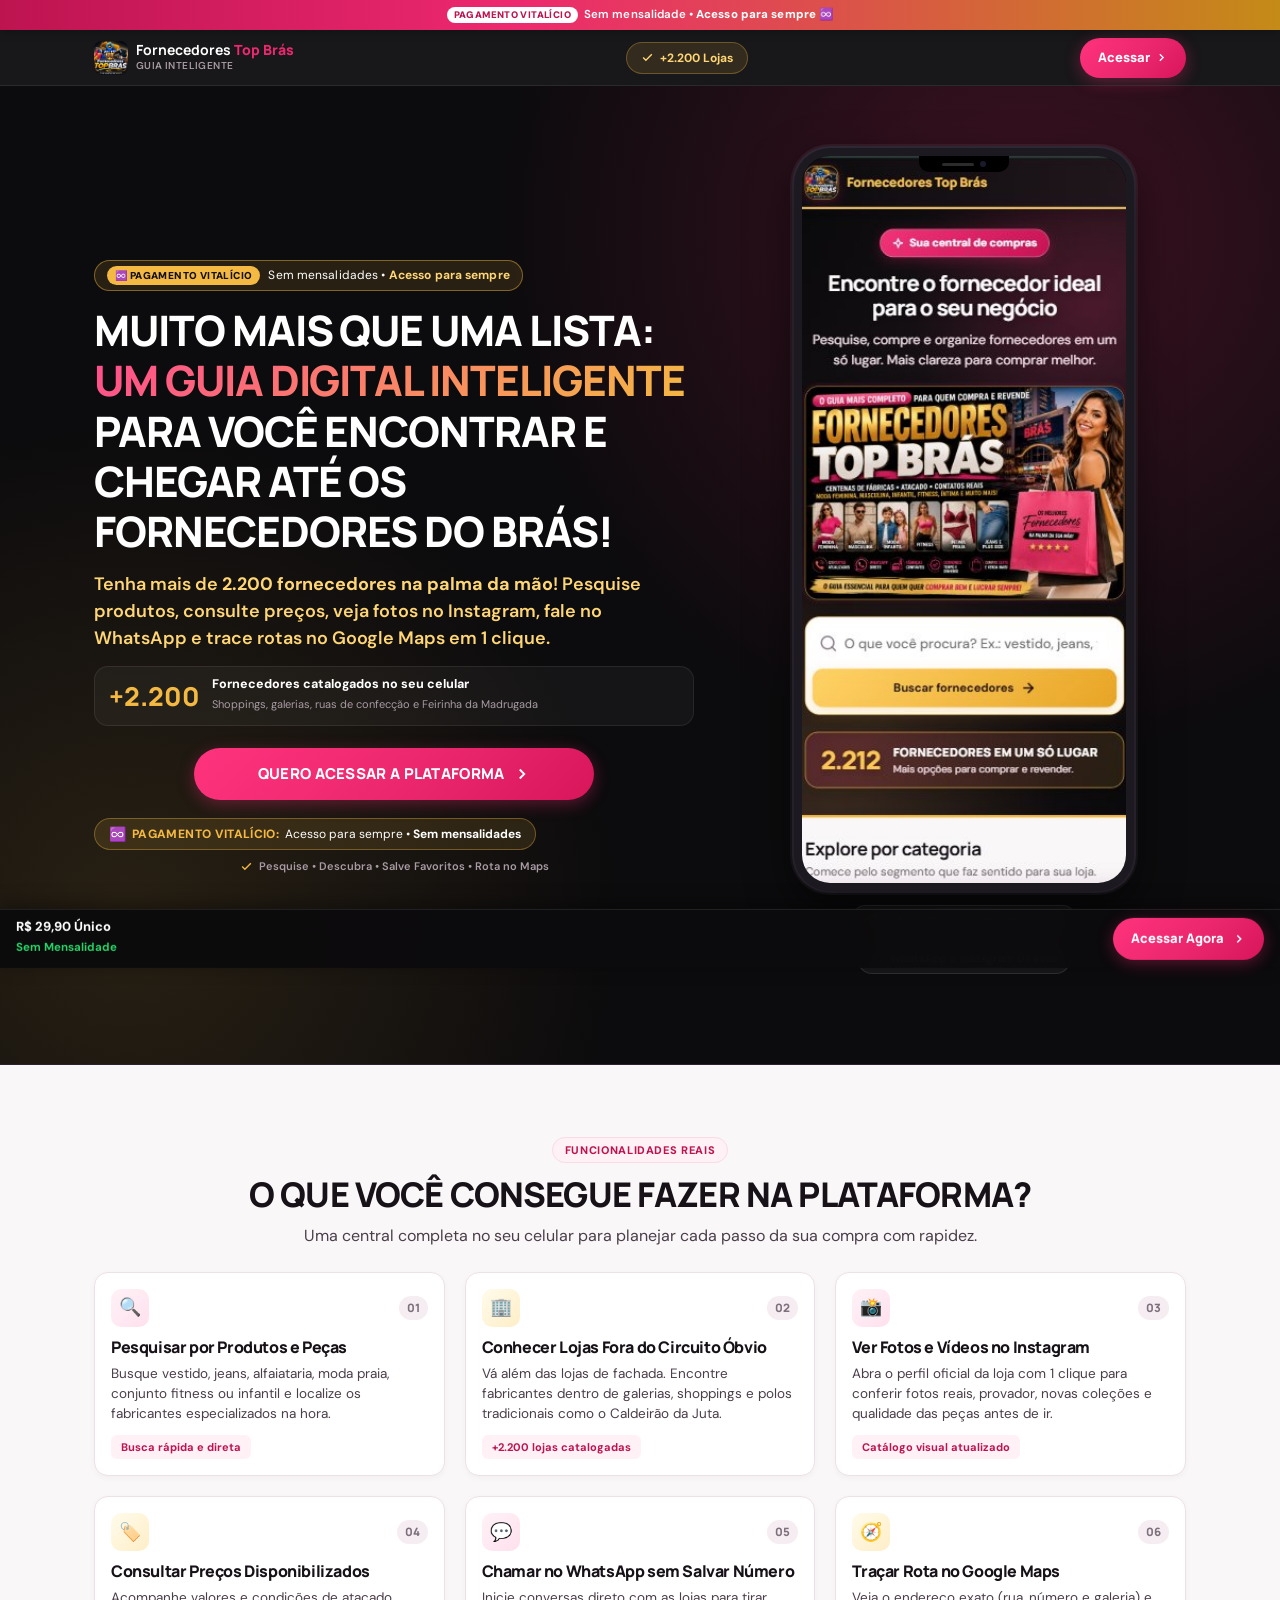
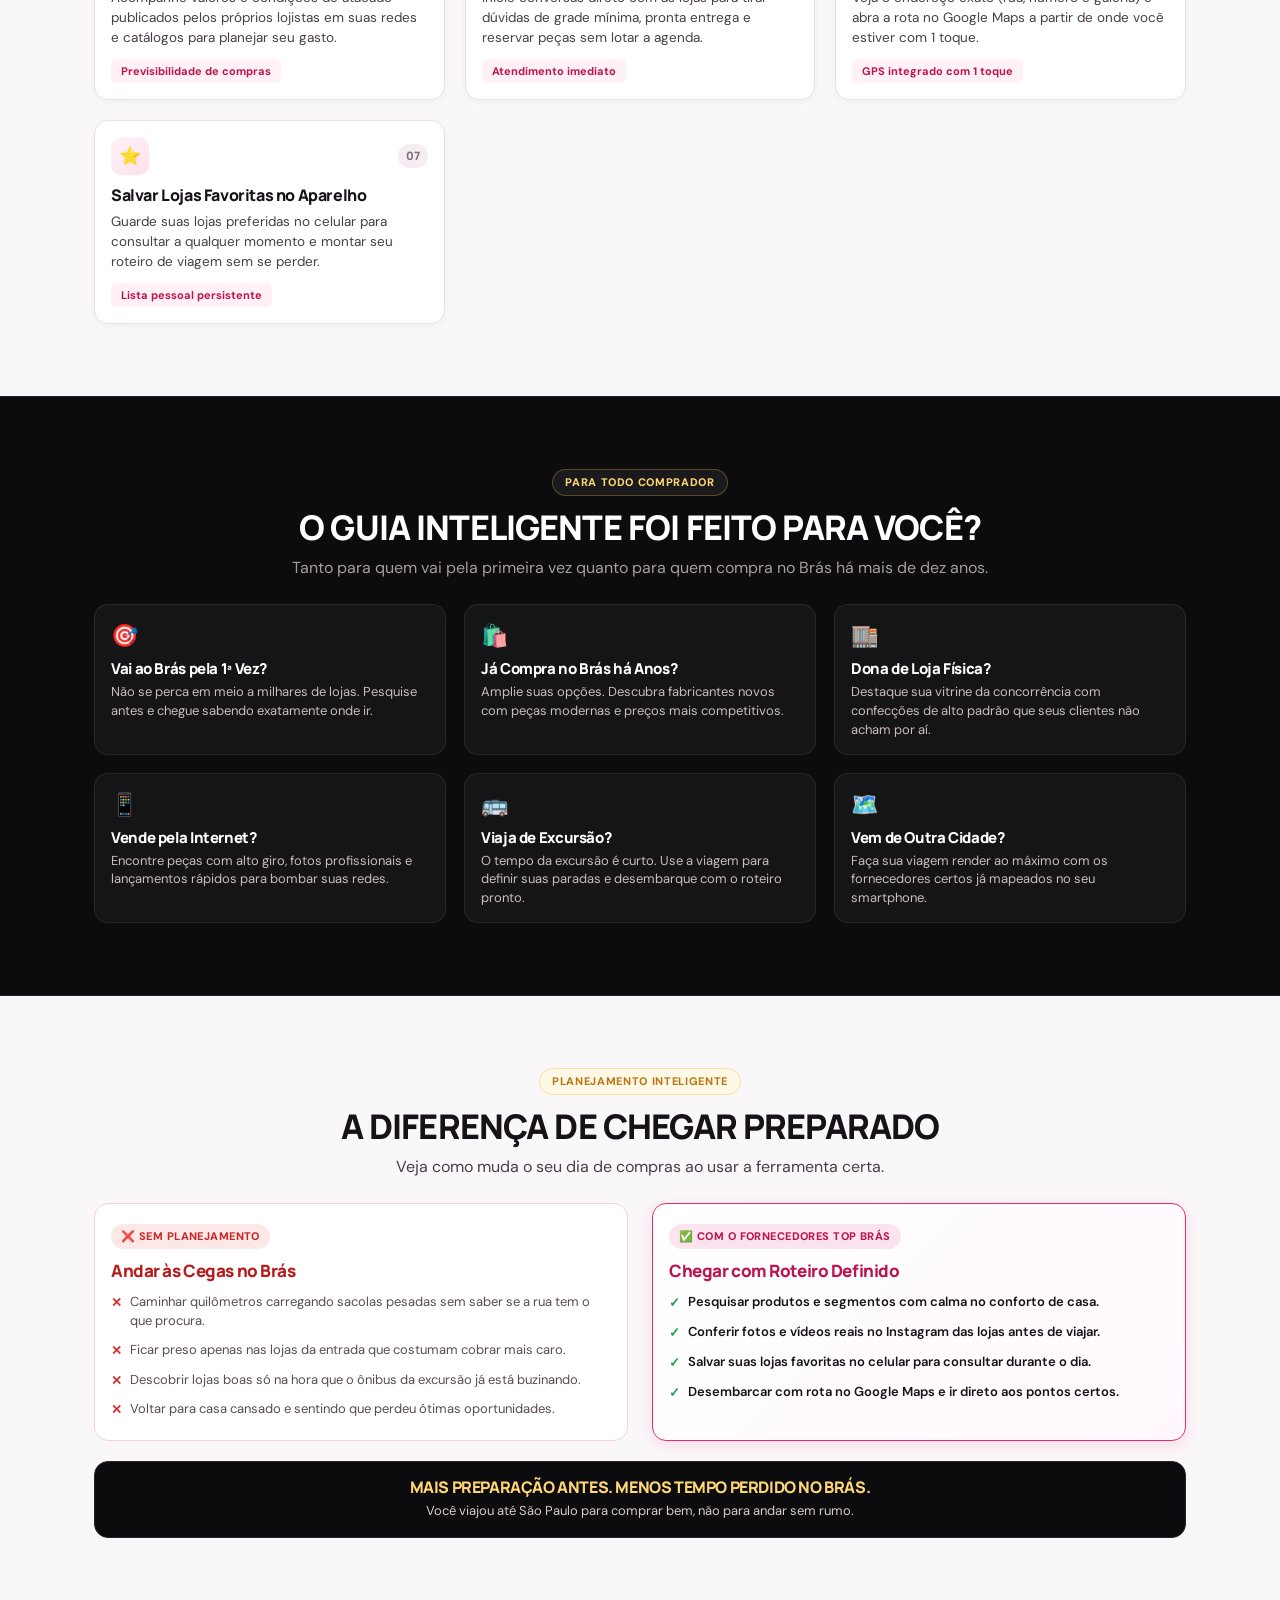
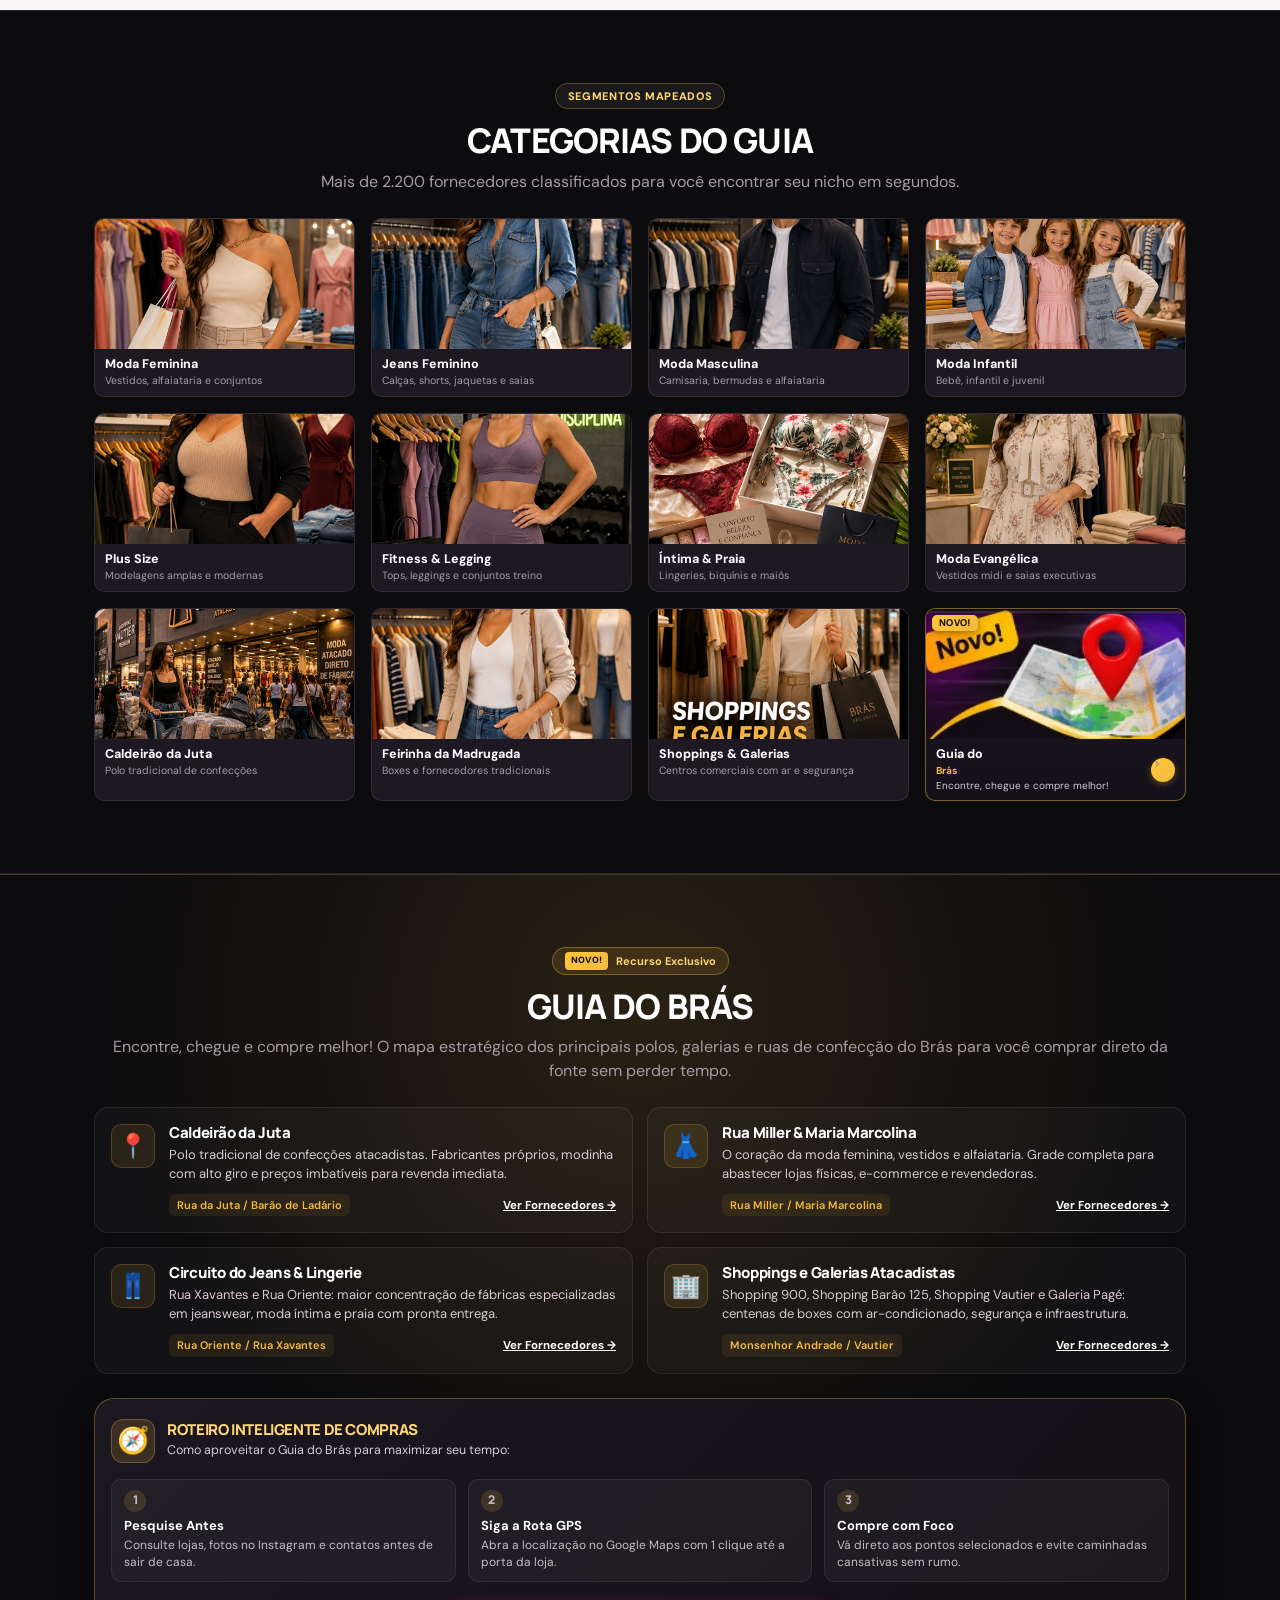
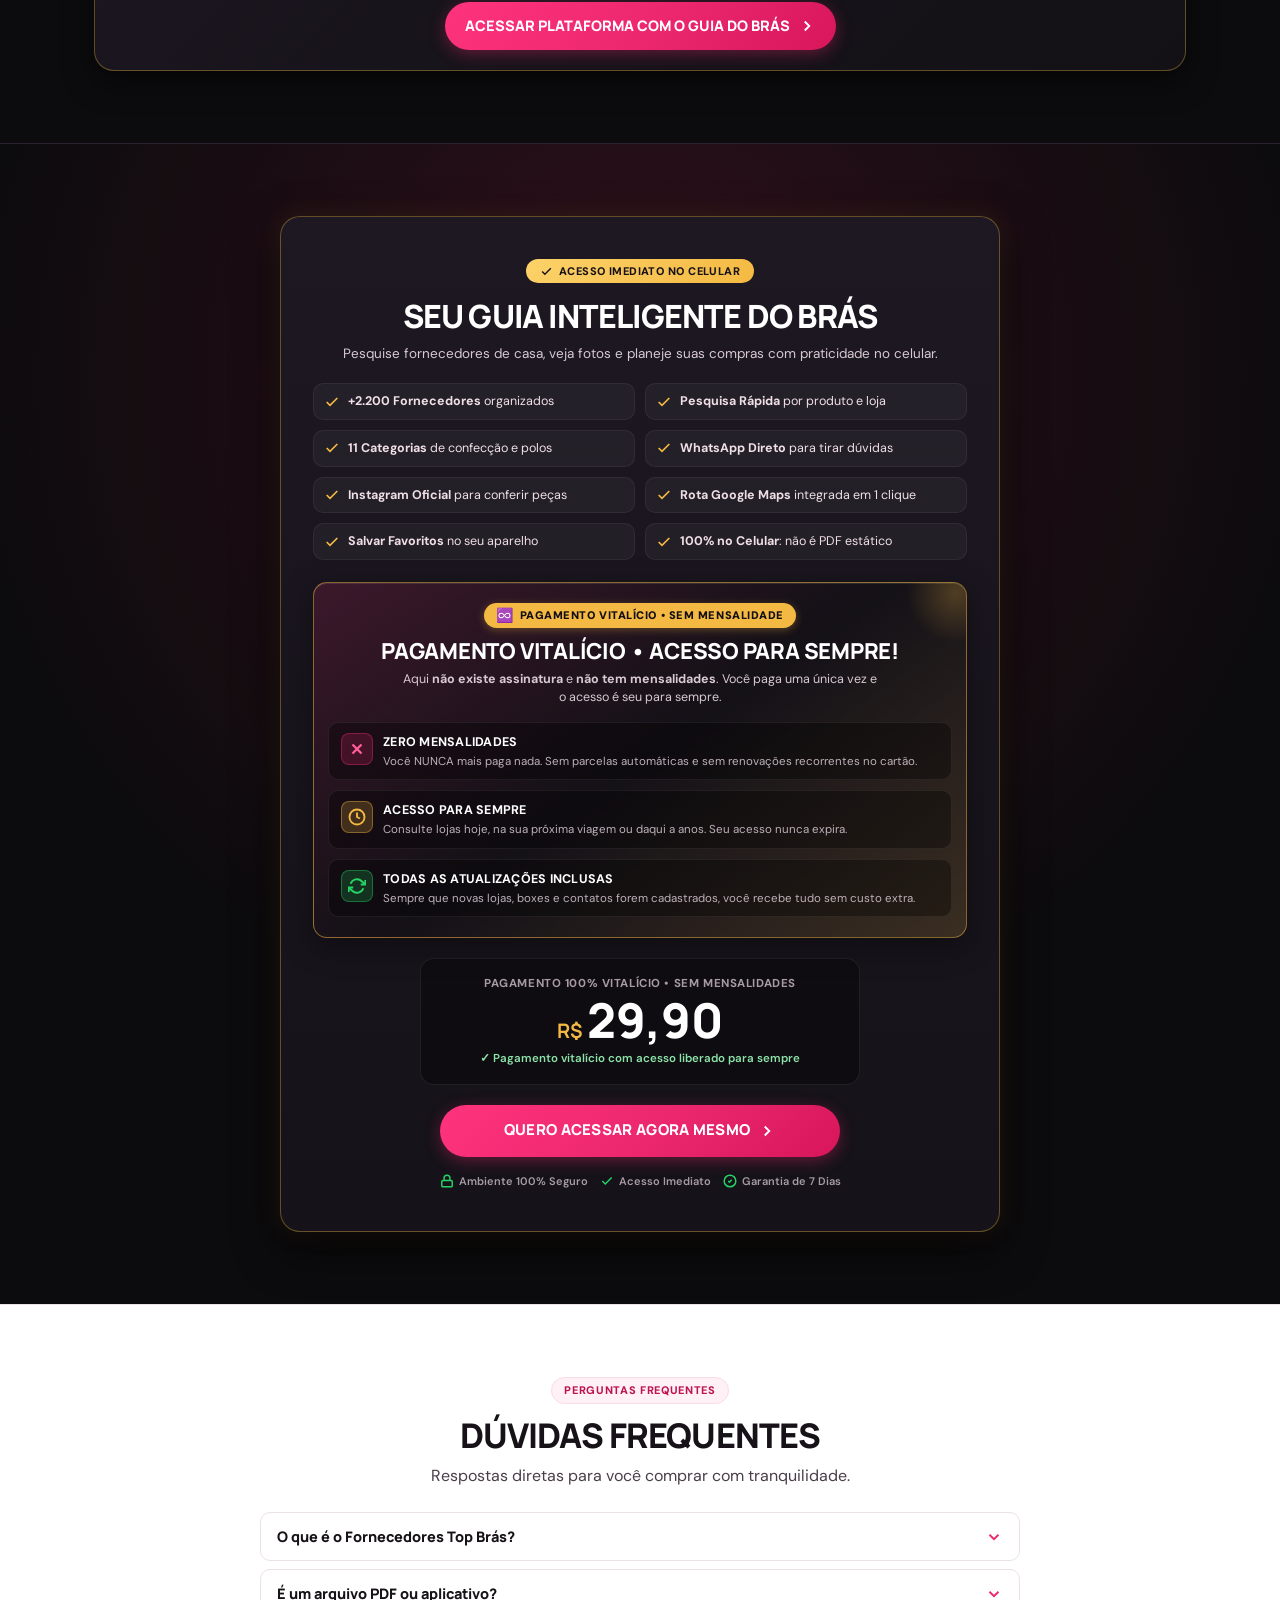
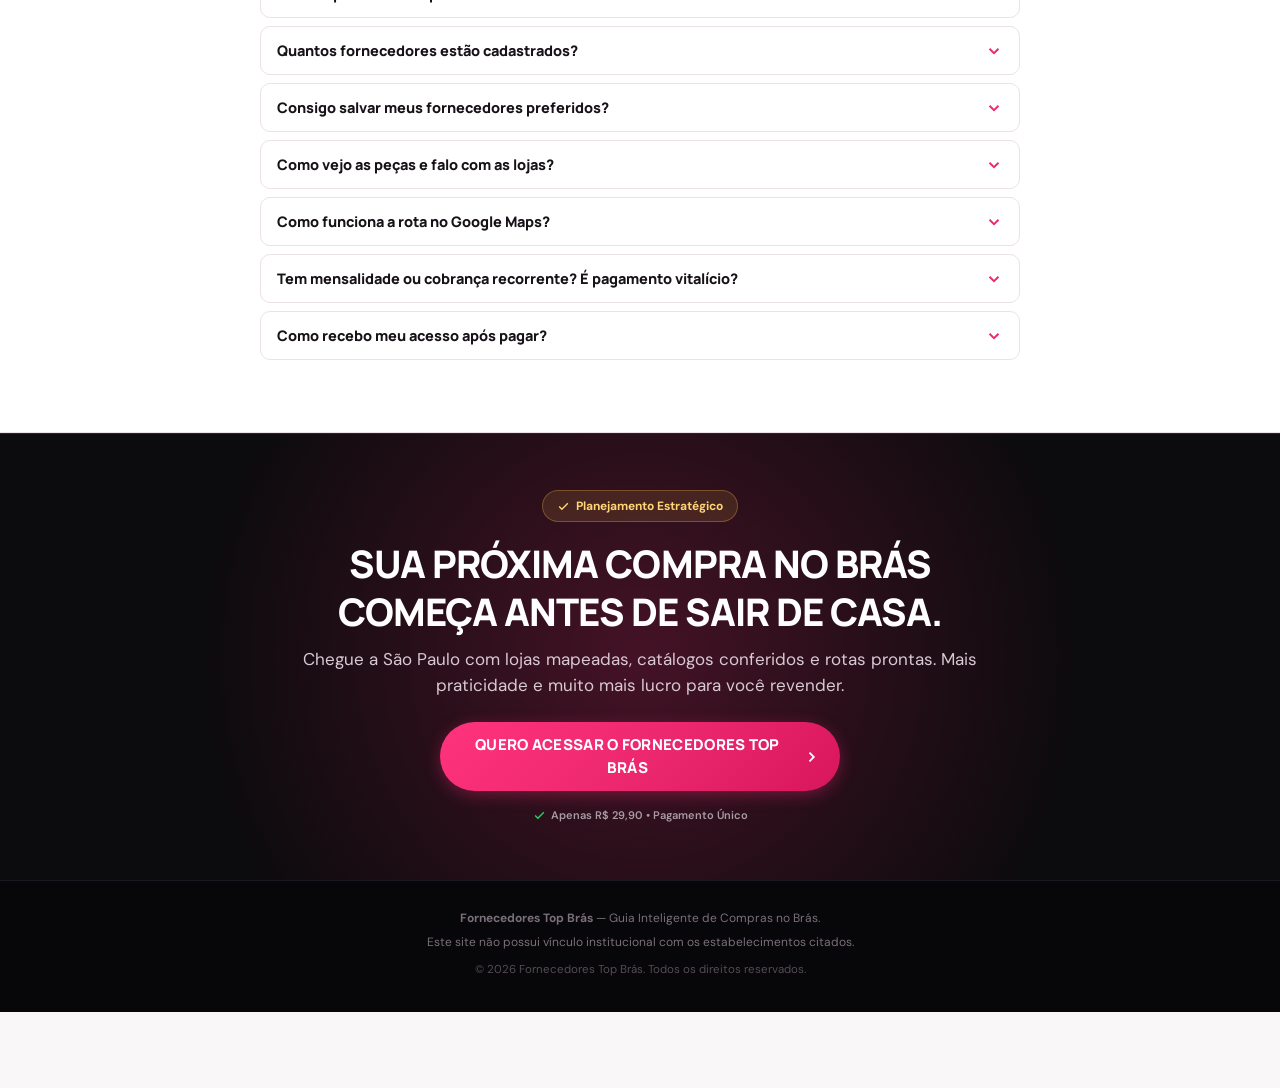
==== commit d05ddbbb: "refactor: simplificar topo mobile com pagamento vitalicio e acesso para sempre sem mostrar preco" ====
--- a/index.html
+++ b/index.html
@@ -51,12 +51,12 @@
 <body>
 
   <!-- ==========================================================================
-       BARRA DE AVISO NO TOPO: PAGAMENTO ÚNICO & ACESSO VITALÍCIO
+       BARRA DE AVISO NO TOPO: PAGAMENTO VITALÍCIO & SEM MENSALIDADE
        ========================================================================== -->
-  <aside class="top-announcement-bar" aria-label="Aviso de Pagamento Único">
+  <aside class="top-announcement-bar" aria-label="Aviso de Pagamento Vitalício">
     <div class="container top-announcement-content">
-      <span class="tab-pill">PAGAMENTO ÚNICO</span>
-      <span class="tab-text">Não é mensalidade! Pague uma única vez (R$ 29,90) e o acesso é <b>seu para o resto da vida</b> ♾️</span>
+      <span class="tab-pill">PAGAMENTO VITALÍCIO</span>
+      <span class="tab-text">Sem mensalidade • <b>Acesso para sempre</b> ♾️</span>
     </div>
   </aside>
 
@@ -89,26 +89,15 @@
 
   <main>
     <!-- ==========================================================================
-         SEÇÃO 1 — PRIMEIRA DOBRA: CAPTURAR A ATENÇÃO (MOBILE FIRST)
+         SEÇÃO 1 — PRIMEIRA DOBRA: CAPTURAR A ATENÇÃO (MOBILE FIRST LIMPO)
          ========================================================================== -->
     <section class="hero">
       <div class="container hero-grid">
         <div class="hero-copy">
-          <div class="hero-pill">
-            <svg width="13" height="13" viewBox="0 0 24 24" fill="none" stroke="currentColor" stroke-width="2.5"><path d="m2 7 4.41-4.41A2 2 0 0 1 7.83 2h8.34a2 2 0 0 1 1.42.59L22 7"/><path d="M4 12v8a2 2 0 0 0 2 2h12a2 2 0 0 0 2-2v-8"/><path d="M15 22v-4a2 2 0 0 0-2-2h-2a2 2 0 0 0-2 2v4"/><path d="M2 7h20"/></svg>
-            <span>SEJA SUA PRIMEIRA COMPRA OU SUA MILÉSIMA VIAGEM AO BRÁS: DESCUBRA NOVOS FORNECEDORES!</span>
-          </div>
-
-          <!-- BLOCO DE DESTAQUE NO TOPO: PAGAMENTO ÚNICO & SEM MENSALIDADE -->
-          <div class="hero-vitalicio-box">
-            <div class="hvb-badge-row">
-              <span class="hvb-badge">♾️ ACESSO VITALÍCIO</span>
-              <span class="hvb-tag">ZERO MENSALIDADES</span>
-            </div>
-            <h2 class="hvb-title">PAGOU UMA VEZ? É SEU PARA SEMPRE!</h2>
-            <p class="hvb-desc">
-              Aqui <b>não existe assinatura nem cobrança mensal</b>. Você paga apenas <b>R$ 29,90</b> uma única vez e o guia inteligente fica liberado no seu celular para o resto da vida!
-            </p>
+          <!-- SELO COMPACTO NO TOPO: PAGAMENTO VITALÍCIO -->
+          <div class="hero-vitalicio-pill">
+            <span class="hvp-badge">♾️ PAGAMENTO VITALÍCIO</span>
+            <span class="hvp-text">Sem mensalidades • <b>Acesso para sempre</b></span>
           </div>
 
           <h1 class="hero-headline">
@@ -116,19 +105,7 @@
           </h1>
 
           <p class="hero-subheadline">
-            Tenha mais de 2.200 fornecedores na palma da sua mão! Pesquise por produtos e categorias, descubra novas lojas, explore o Instagram, consulte os preços e converse diretamente com os vendedores pelo WhatsApp.
-          </p>
-
-          <div class="hero-callout-route">
-            <strong>ENCONTROU A LOJA QUE PROCURA? COM APENAS UM CLIQUE, ABRA O ENDEREÇO, SIGA A ROTA E CHEGUE DIRETAMENTE AO SEU DESTINO!</strong>
-          </div>
-
-          <p class="hero-text">
-            E tem mais: nossa lista de fornecedores é atualizada todos os meses, trazendo novas possibilidades para suas compras!
-          </p>
-
-          <p class="hero-text">
-            Seja você sacoleira, lojista, revendedor ou alguém que está planejando sua primeira compra, pesquise de casa, organize suas opções e chegue ao Brás sabendo onde encontrar o que procura!
+            Tenha mais de <b>2.200 fornecedores na palma da mão</b>! Pesquise produtos, consulte preços, veja fotos no Instagram, fale no WhatsApp e trace rotas no Google Maps em 1 clique.
           </p>
 
           <div class="hero-proof-bar">
@@ -146,8 +123,8 @@
             </a>
             <div class="hero-single-payment-pill">
               <span class="hero-payment-icon">♾️</span>
-              <span class="hero-payment-highlight">PAGAMENTO ÚNICO:</span>
-              <span>Acesso vitalício • <b>Sem mensalidades</b></span>
+              <span class="hero-payment-highlight">PAGAMENTO VITALÍCIO:</span>
+              <span>Acesso para sempre • <b>Sem mensalidades</b></span>
             </div>
             <div class="hero-microcopy">
               <svg width="13" height="13" viewBox="0 0 24 24" fill="none" stroke="currentColor" stroke-width="2.5"><polyline points="20 6 9 17 4 12"/></svg>
@@ -723,19 +700,19 @@
             </div>
           </div>
 
-          <!-- BLOCO DE DESTAQUE: PAGAMENTO ÚNICO & ACESSO VITALÍCIO -->
+          <!-- BLOCO DE DESTAQUE: PAGAMENTO VITALÍCIO & ACESSO PARA SEMPRE -->
           <div class="lifetime-card">
             <div class="lifetime-badge">
               <span class="infinity-badge-icon">♾️</span>
-              <span>PAGAMENTO ÚNICO • SEM MENSALIDADE</span>
+              <span>PAGAMENTO VITALÍCIO • SEM MENSALIDADE</span>
             </div>
 
             <h3 class="lifetime-headline">
-              PAGOU UMA VEZ? É SEU PRO RESTO DA VIDA!
+              PAGAMENTO VITALÍCIO • ACESSO PARA SEMPRE!
             </h3>
 
             <p class="lifetime-intro">
-              Aqui <b>não existe assinatura</b> e <b>não tem mensalidades</b>. Você paga uma única vez e o guia é seu para sempre.
+              Aqui <b>não existe assinatura</b> e <b>não tem mensalidades</b>. Você paga uma única vez e o acesso é seu para sempre.
             </p>
 
             <div class="lifetime-pillars">
@@ -754,7 +731,7 @@
                   <svg width="18" height="18" viewBox="0 0 24 24" fill="none" stroke="currentColor" stroke-width="2.5"><circle cx="12" cy="12" r="10"></circle><polyline points="12 6 12 12 16 14"></polyline></svg>
                 </div>
                 <div class="pillar-text">
-                  <b>ACESSO VITALÍCIO PARA SEMPRE</b>
+                  <b>ACESSO PARA SEMPRE</b>
                   <span>Consulte lojas hoje, na sua próxima viagem ou daqui a anos. Seu acesso nunca expira.</span>
                 </div>
               </div>
@@ -772,12 +749,12 @@
           </div>
 
           <div class="offer-price-container">
-            <span class="price-condition">Pagamento 100% Único • Sem Mensalidades</span>
+            <span class="price-condition">Pagamento 100% Vitalício • Sem Mensalidades</span>
             <div class="price-main-value">
               <span>R$</span> 29,90
             </div>
             <span class="price-guarantee-note">
-              ✓ Pague uma única vez de R$ 29,90 e tenha acesso liberado para sempre
+              ✓ Pagamento vitalício com acesso liberado para sempre
             </span>
           </div>
 
@@ -892,12 +869,12 @@
 
           <div class="faq-card">
             <button class="faq-trigger" type="button">
-              <span>Tem mensalidade ou cobrança recorrente? É pagamento único?</span>
+              <span>Tem mensalidade ou cobrança recorrente? É pagamento vitalício?</span>
               <svg width="18" height="18" viewBox="0 0 24 24" fill="none" stroke="currentColor" stroke-width="2.5"><polyline points="6 9 12 15 18 9"/></svg>
             </button>
             <div class="faq-content">
               <div class="faq-body">
-                <b>Não tem mensalidade!</b> O valor de R$ 29,90 é pagamento 100% único. Não existe assinatura, anuidade nem cobranças futuras no seu cartão. Pagou uma única vez, o guia é seu para o resto da vida, com acesso imediato e direito a todas as futuras atualizações de fornecedores.
+                <b>Não tem mensalidade!</b> O valor de R$ 29,90 é pagamento 100% vitalício. Não existe assinatura, anuidade nem cobranças futuras no seu cartão. Pagou uma única vez, o acesso é para sempre no seu celular, com liberação imediata e direito a todas as futuras atualizações de fornecedores.
               </div>
             </div>
           </div>
--- a/styles.css
+++ b/styles.css
@@ -178,7 +178,7 @@
 }
 
 /* --------------------------------------------------------------------------
-   BARRA DE AVISO NO TOPO (PAGAMENTO ÚNICO)
+   BARRA DE AVISO NO TOPO (PAGAMENTO VITALÍCIO)
    -------------------------------------------------------------------------- */
 .top-announcement-bar {
   background: linear-gradient(90deg, #bd1450 0%, #ed286f 40%, #c48b17 100%);
@@ -215,15 +215,53 @@
 }
 
 .tab-text {
-  font-size: 11px;
+  font-size: 11.5px;
   letter-spacing: 0.01em;
 }
 
 .tab-text b {
   color: #ffffff;
   font-weight: 800;
-  text-decoration: underline;
-  text-underline-offset: 2px;
+}
+
+/* Pílula Leve e Direta no Topo da Hero (Sem excesso de texto) */
+.hero-vitalicio-pill {
+  display: inline-flex;
+  align-items: center;
+  gap: 8px;
+  background: rgba(244, 185, 66, 0.12);
+  border: 1px solid rgba(244, 185, 66, 0.45);
+  border-radius: var(--radius-pill);
+  padding: 5px 12px;
+  margin-bottom: 14px;
+  width: fit-content;
+  max-width: 100%;
+}
+
+.hvp-badge {
+  background: #f4b942;
+  color: #141117;
+  font-size: 10px;
+  font-weight: 900;
+  padding: 2px 8px;
+  border-radius: var(--radius-pill);
+  text-transform: uppercase;
+  letter-spacing: 0.04em;
+  display: inline-flex;
+  align-items: center;
+  gap: 4px;
+  flex-shrink: 0;
+}
+
+.hvp-text {
+  font-size: 12px;
+  color: #ffffff;
+  letter-spacing: 0.01em;
+}
+
+.hvp-text b {
+  color: #ffd675;
+  font-weight: 700;
 }
 
 /* Card de Destaque no Topo da Hero */
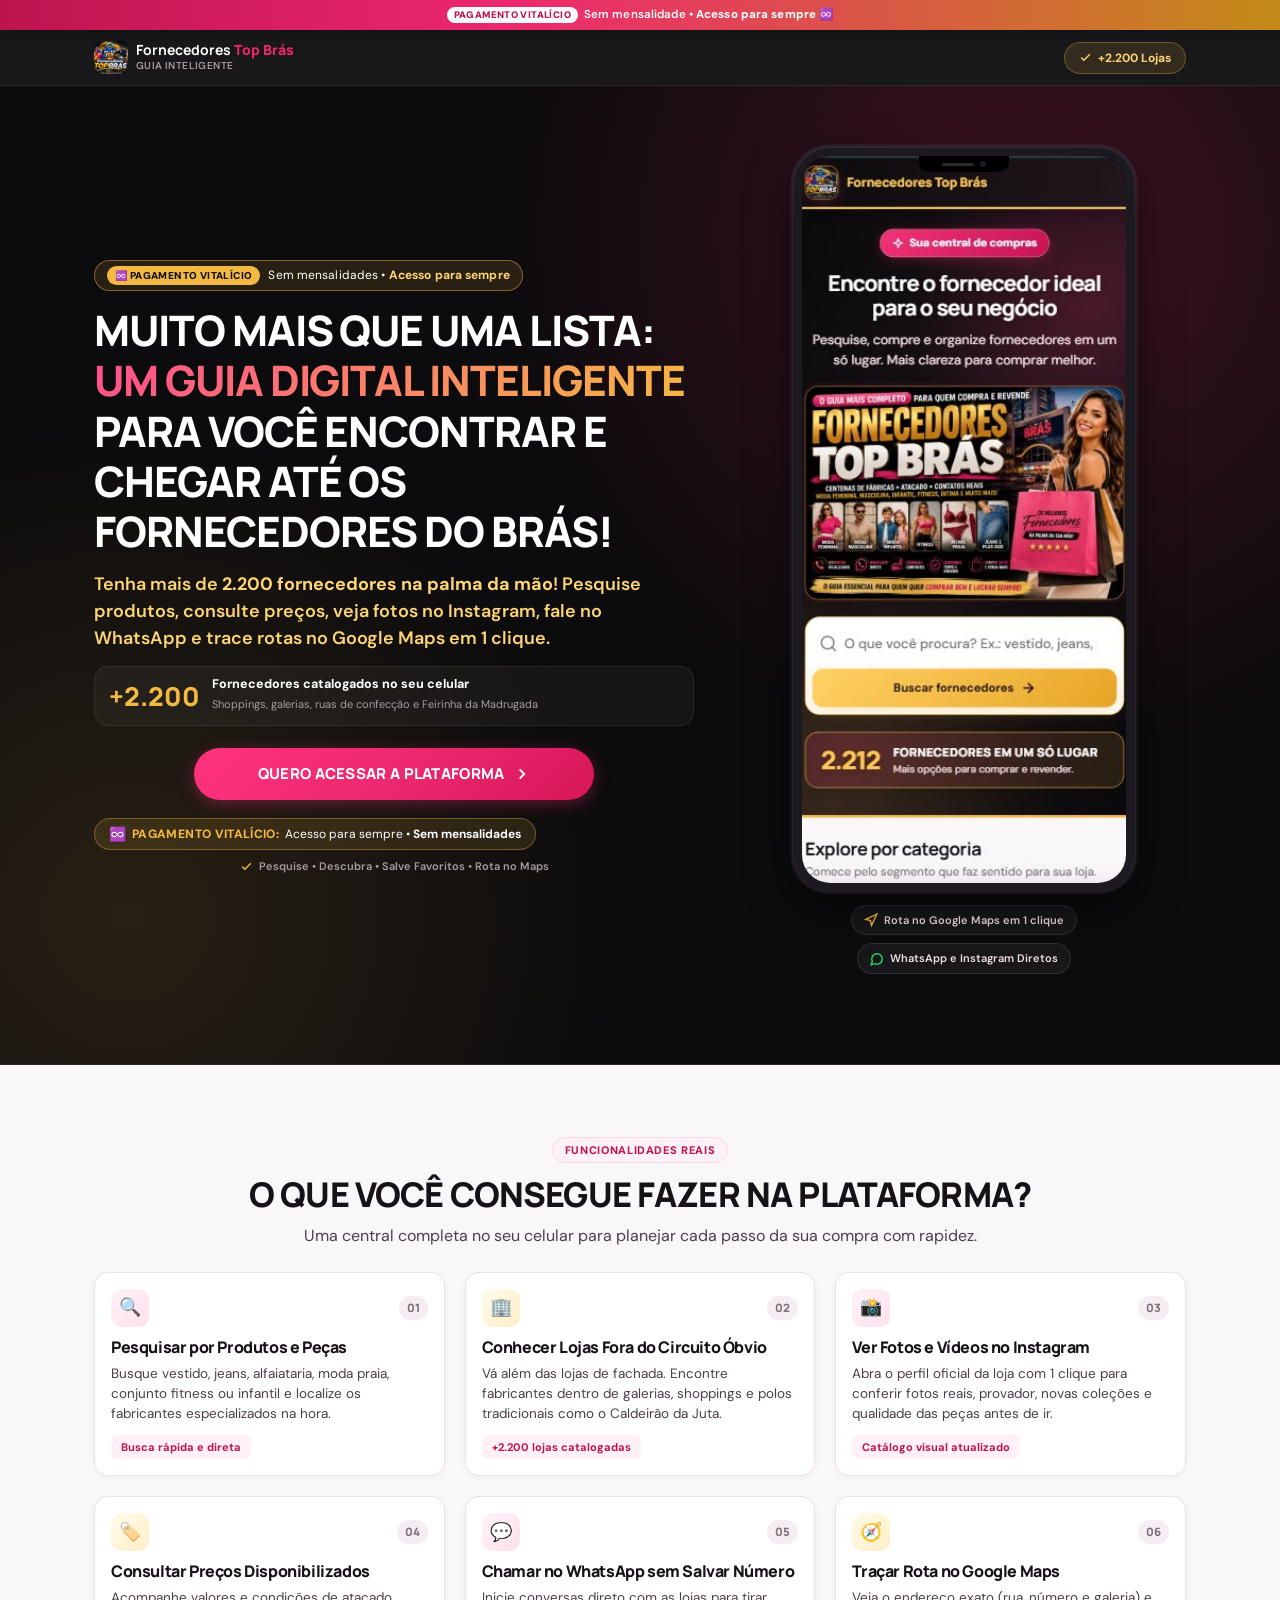
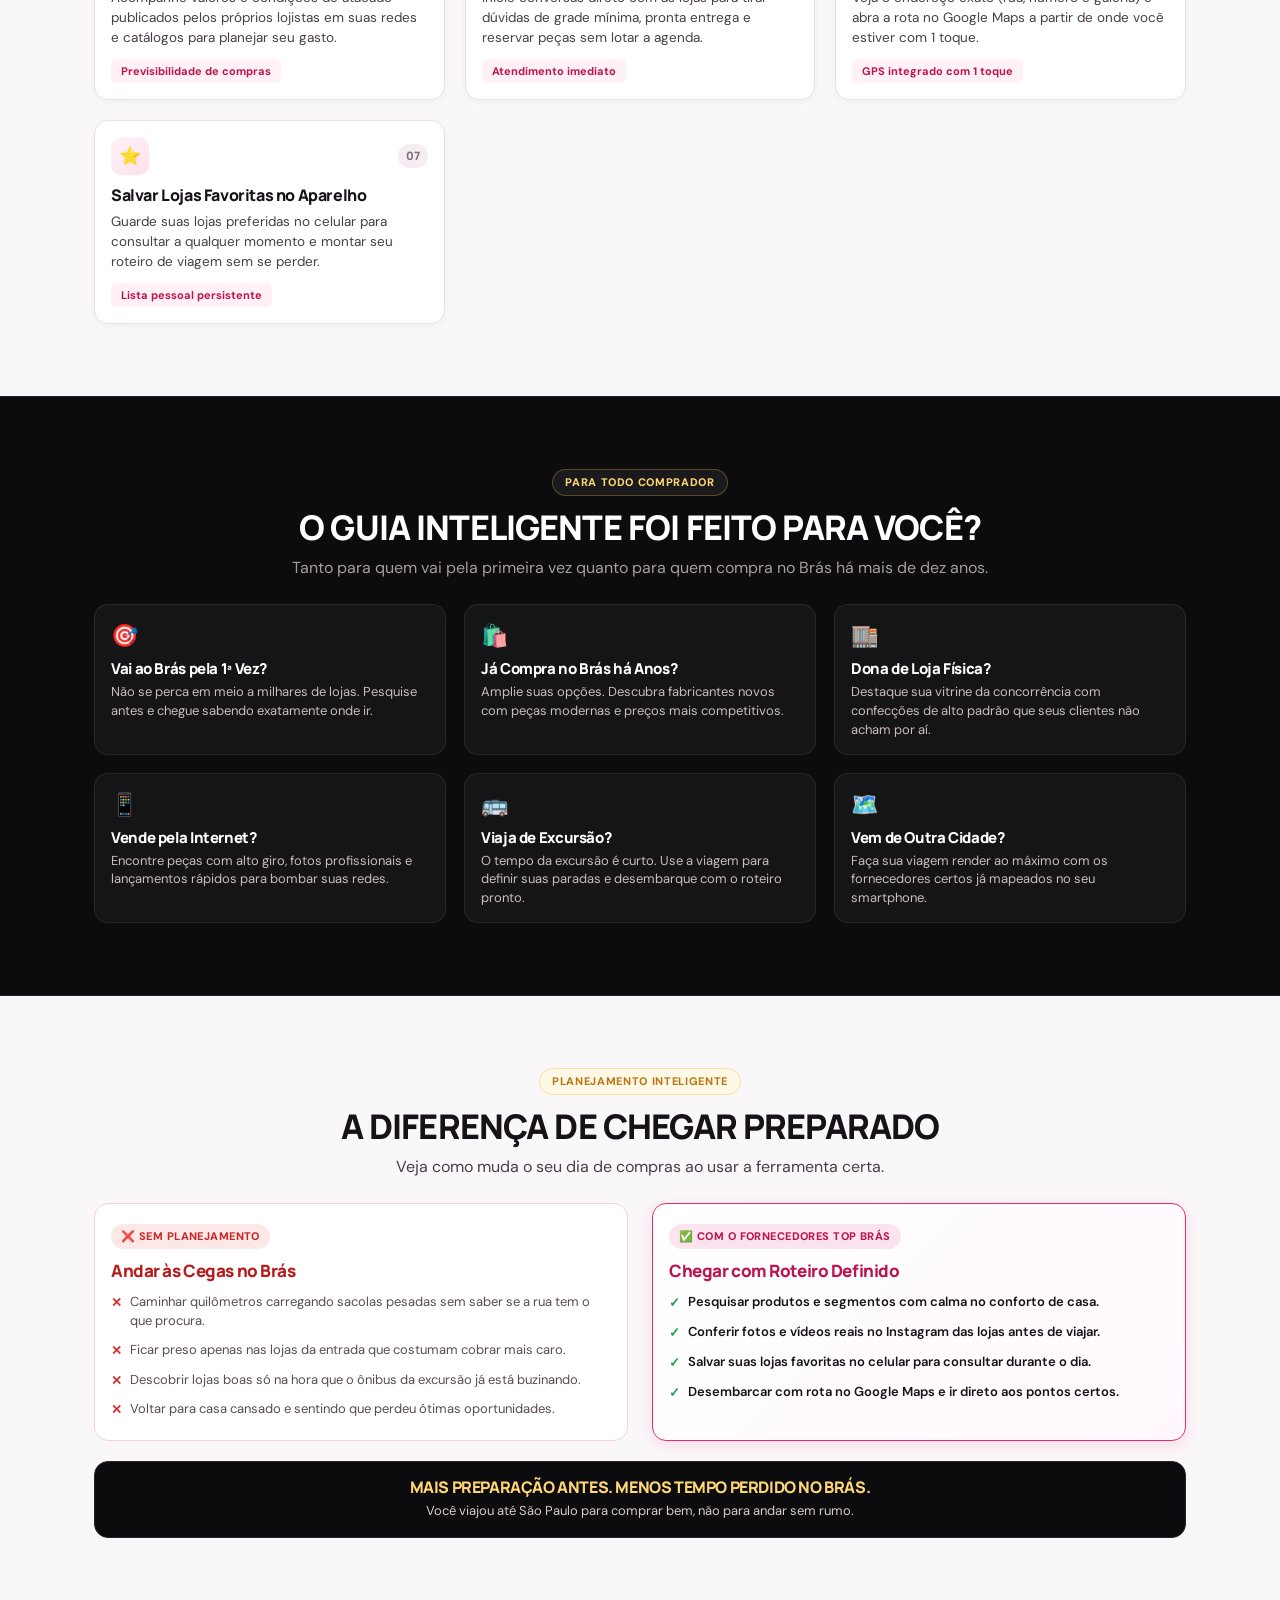
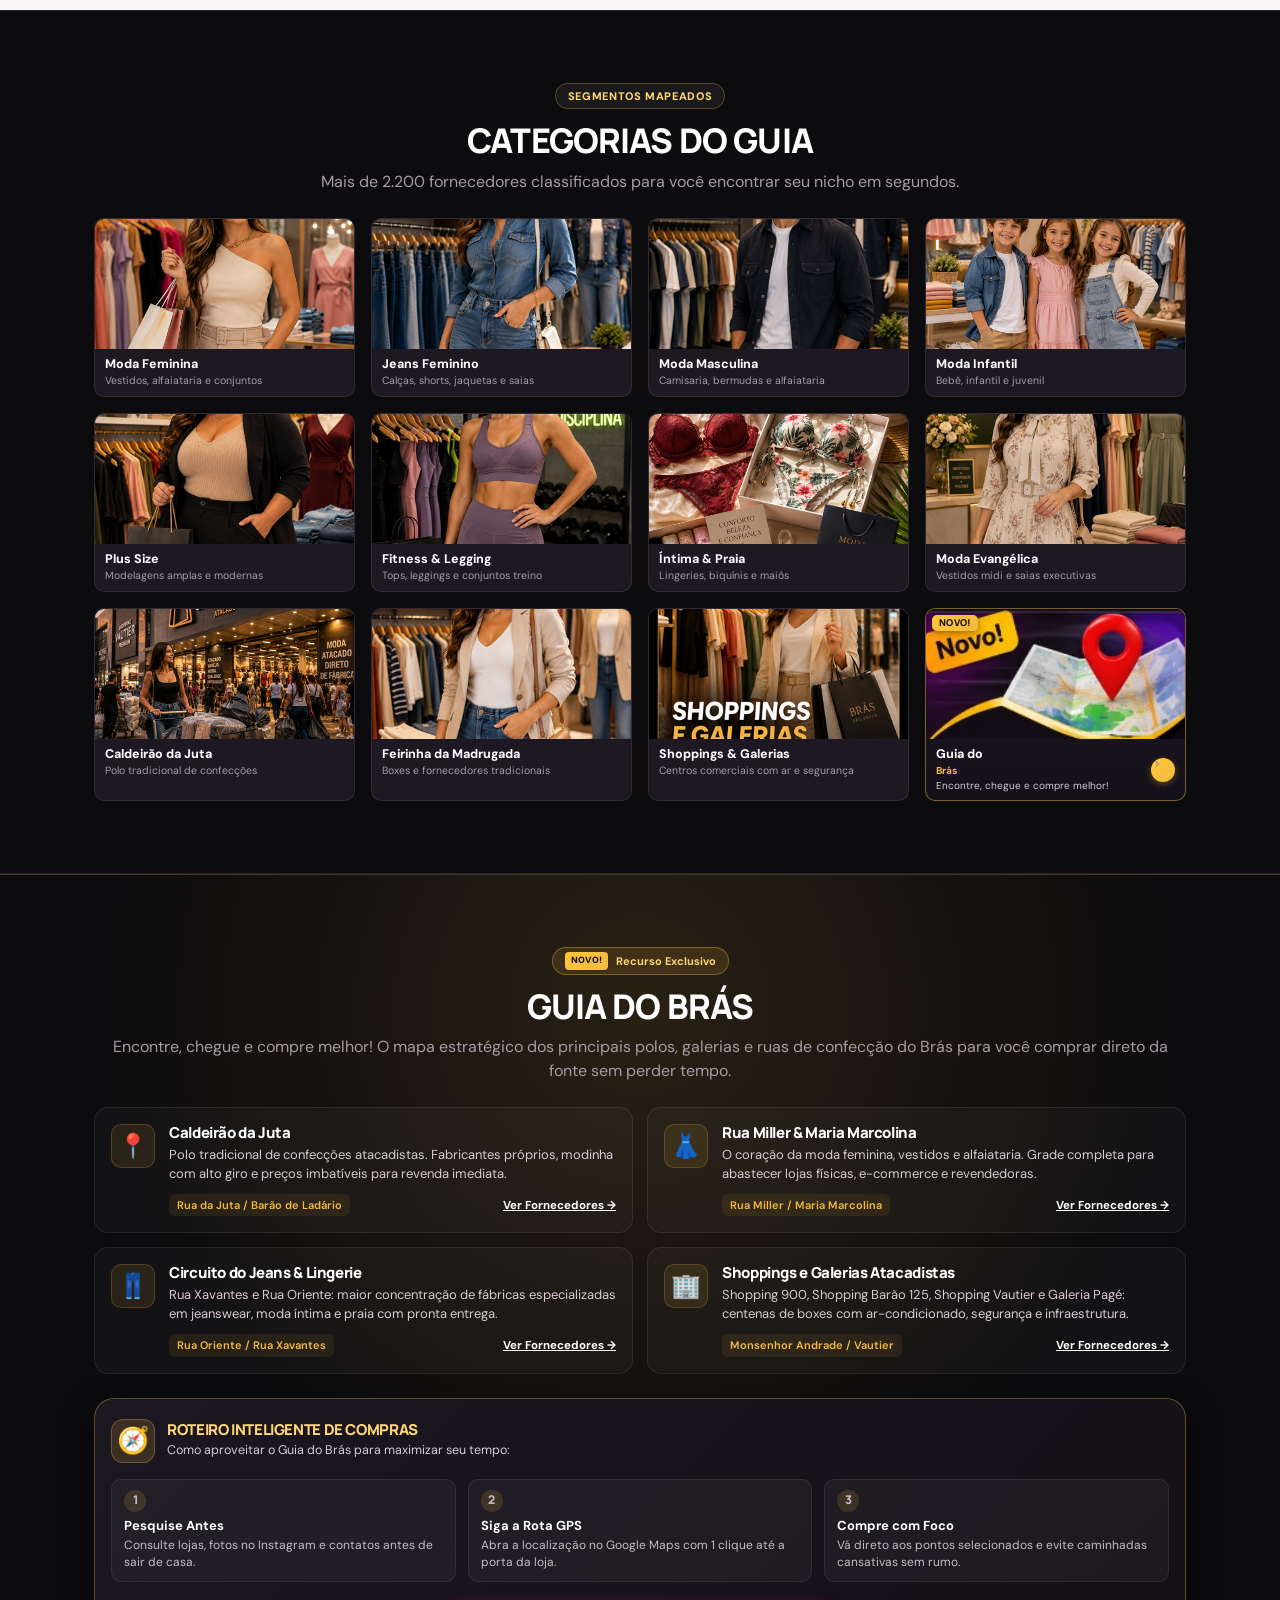
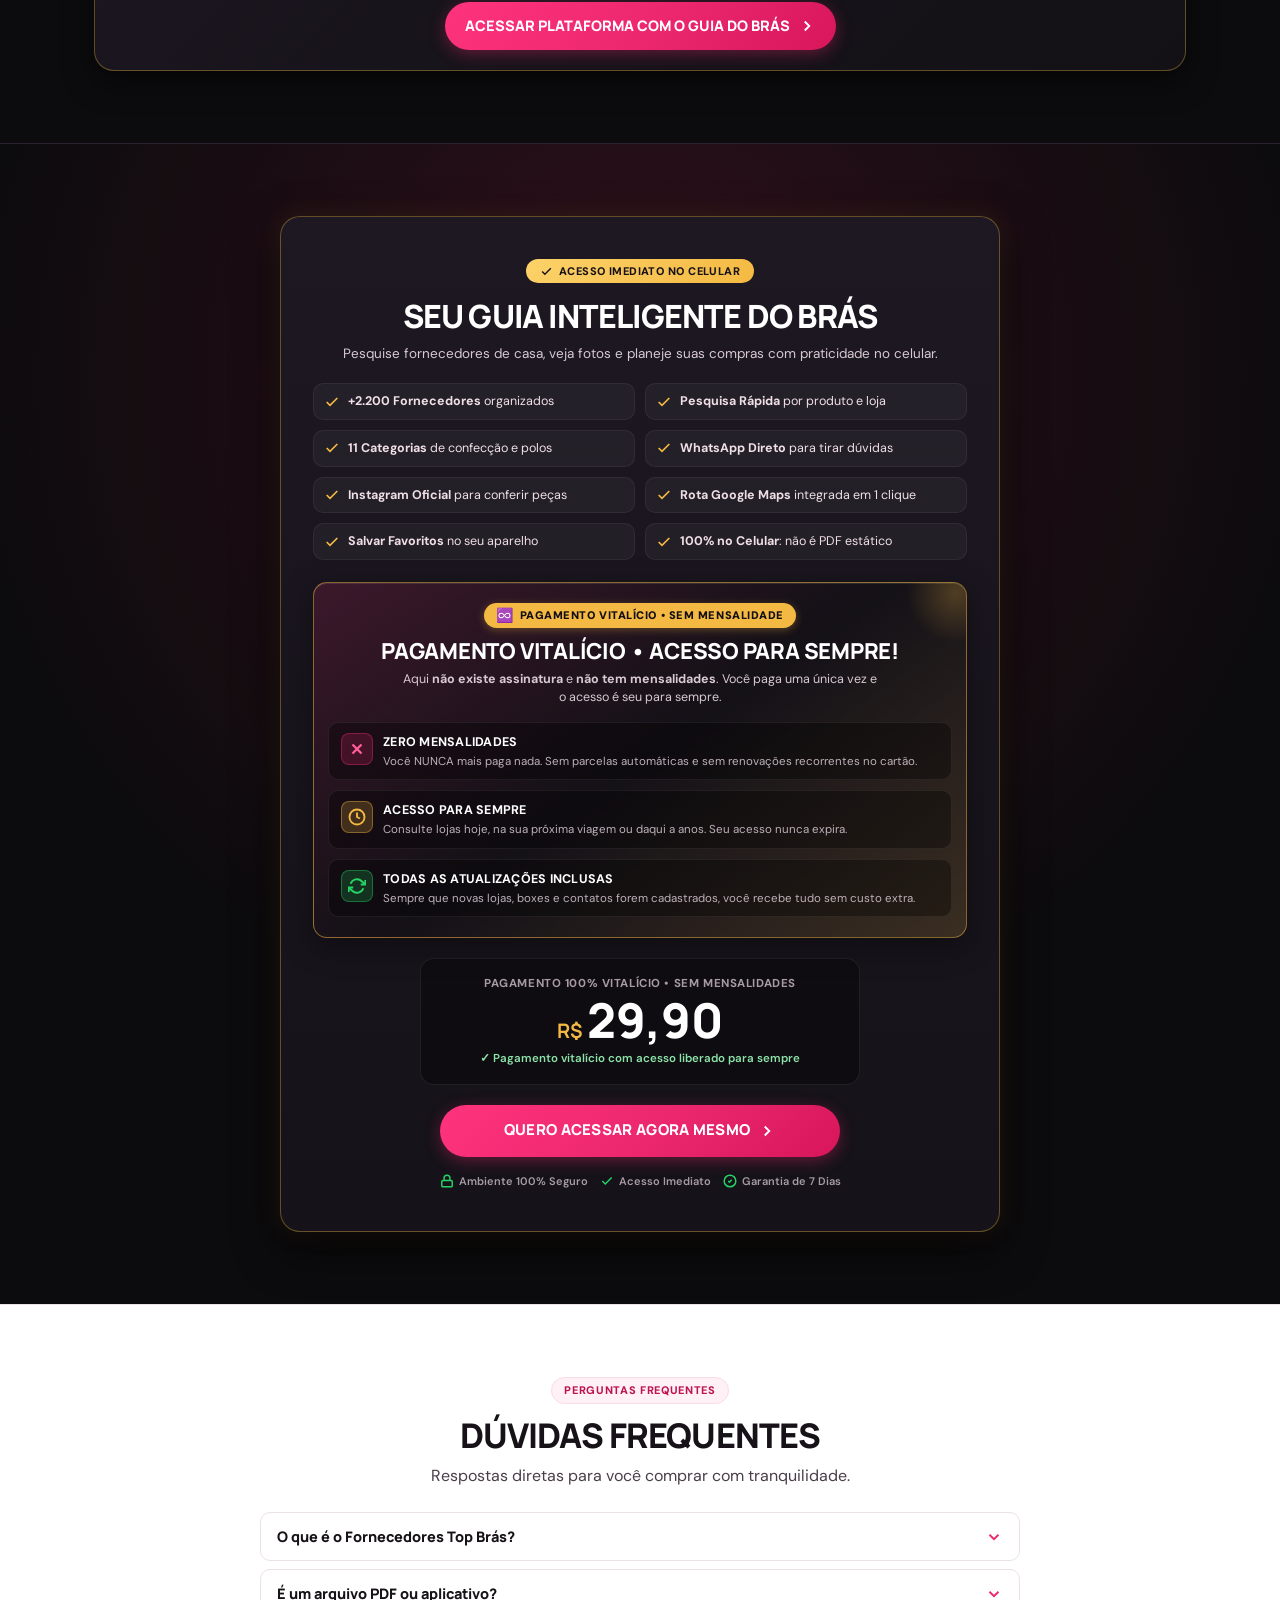
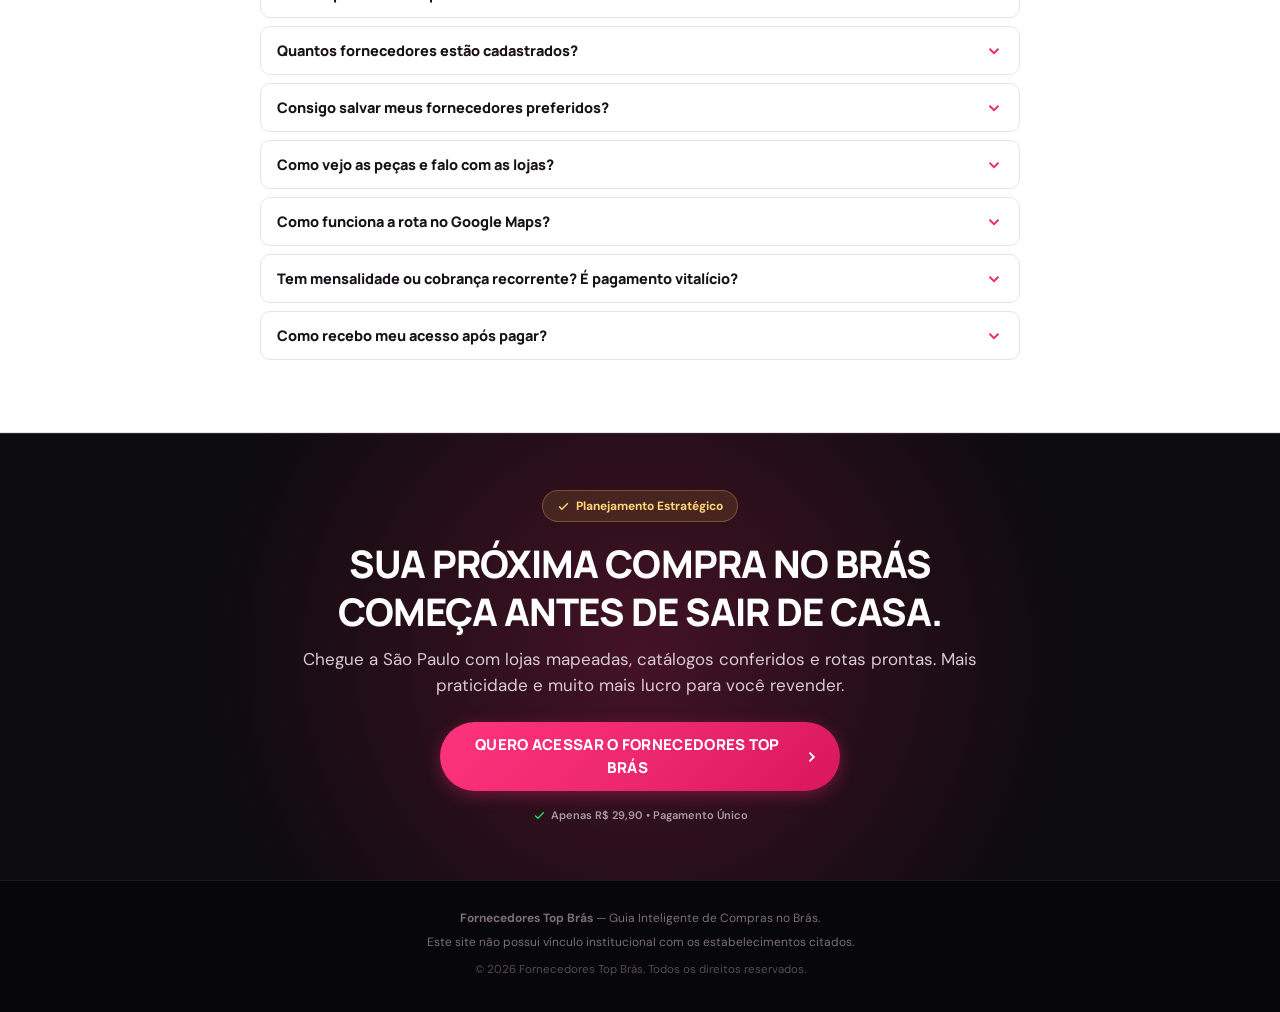
==== commit 421c140c: "style: remover botao Acessar do topo e barra fixa do rodape" ====
--- a/index.html
+++ b/index.html
@@ -79,11 +79,6 @@
         <svg width="13" height="13" viewBox="0 0 24 24" fill="none" stroke="currentColor" stroke-width="2.5"><polyline points="20 6 9 17 4 12"/></svg>
         <span><b>+2.200</b> Lojas</span>
       </div>
-
-      <a href="https://pay.cakto.com.br/dega2d9_1273419" class="btn btn-primary btn-topbar btn-checkout" data-action="checkout" data-cta-id="cta-topbar" aria-label="Acessar">
-        <span>Acessar</span>
-        <svg width="13" height="13" viewBox="0 0 24 24" fill="none" stroke="currentColor" stroke-width="2.5"><polyline points="9 18 15 12 9 6"/></svg>
-      </a>
     </div>
   </header>
 
@@ -938,20 +933,6 @@
     </div>
   </footer>
 
-  <!-- ==========================================================================
-       STICKY BOTTOM CTA BAR (MOBILE FIRST OTIMIZADO)
-       ========================================================================== -->
-  <aside class="sticky-cta-bar" id="stickyCtaBar" aria-label="Acesso Rápido">
-    <div class="sticky-info">
-      <b>R$ 29,90 Único</b>
-      <span class="sticky-vitalicio-tag">Sem Mensalidade</span>
-    </div>
-    <a href="https://pay.cakto.com.br/dega2d9_1273419" id="sticky-cta" class="btn btn-primary sticky-cta-btn btn-checkout" data-action="checkout" data-cta-id="sticky-cta">
-      <span>Acessar Agora</span>
-      <svg width="14" height="14" viewBox="0 0 24 24" fill="none" stroke="currentColor" stroke-width="2.5"><polyline points="9 18 15 12 9 6"/></svg>
-    </a>
-  </aside>
-
   <!-- JavaScript -->
   <script src="app.js"></script>
 </body>
--- a/styles.css
+++ b/styles.css
@@ -78,8 +78,8 @@
   overflow-x: hidden;
   width: 100%;
   min-height: 100vh;
-  /* Espaço inferior de segurança para não cobrir conteúdo no mobile com a barra fixa */
-  padding-bottom: calc(var(--sticky-bar-height) + env(safe-area-inset-bottom, 12px) + 16px);
+  /* Sem barra fixa no rodapé */
+  padding-bottom: 0;
 }
 
 h1, h2, h3, h4, h5, h6 {
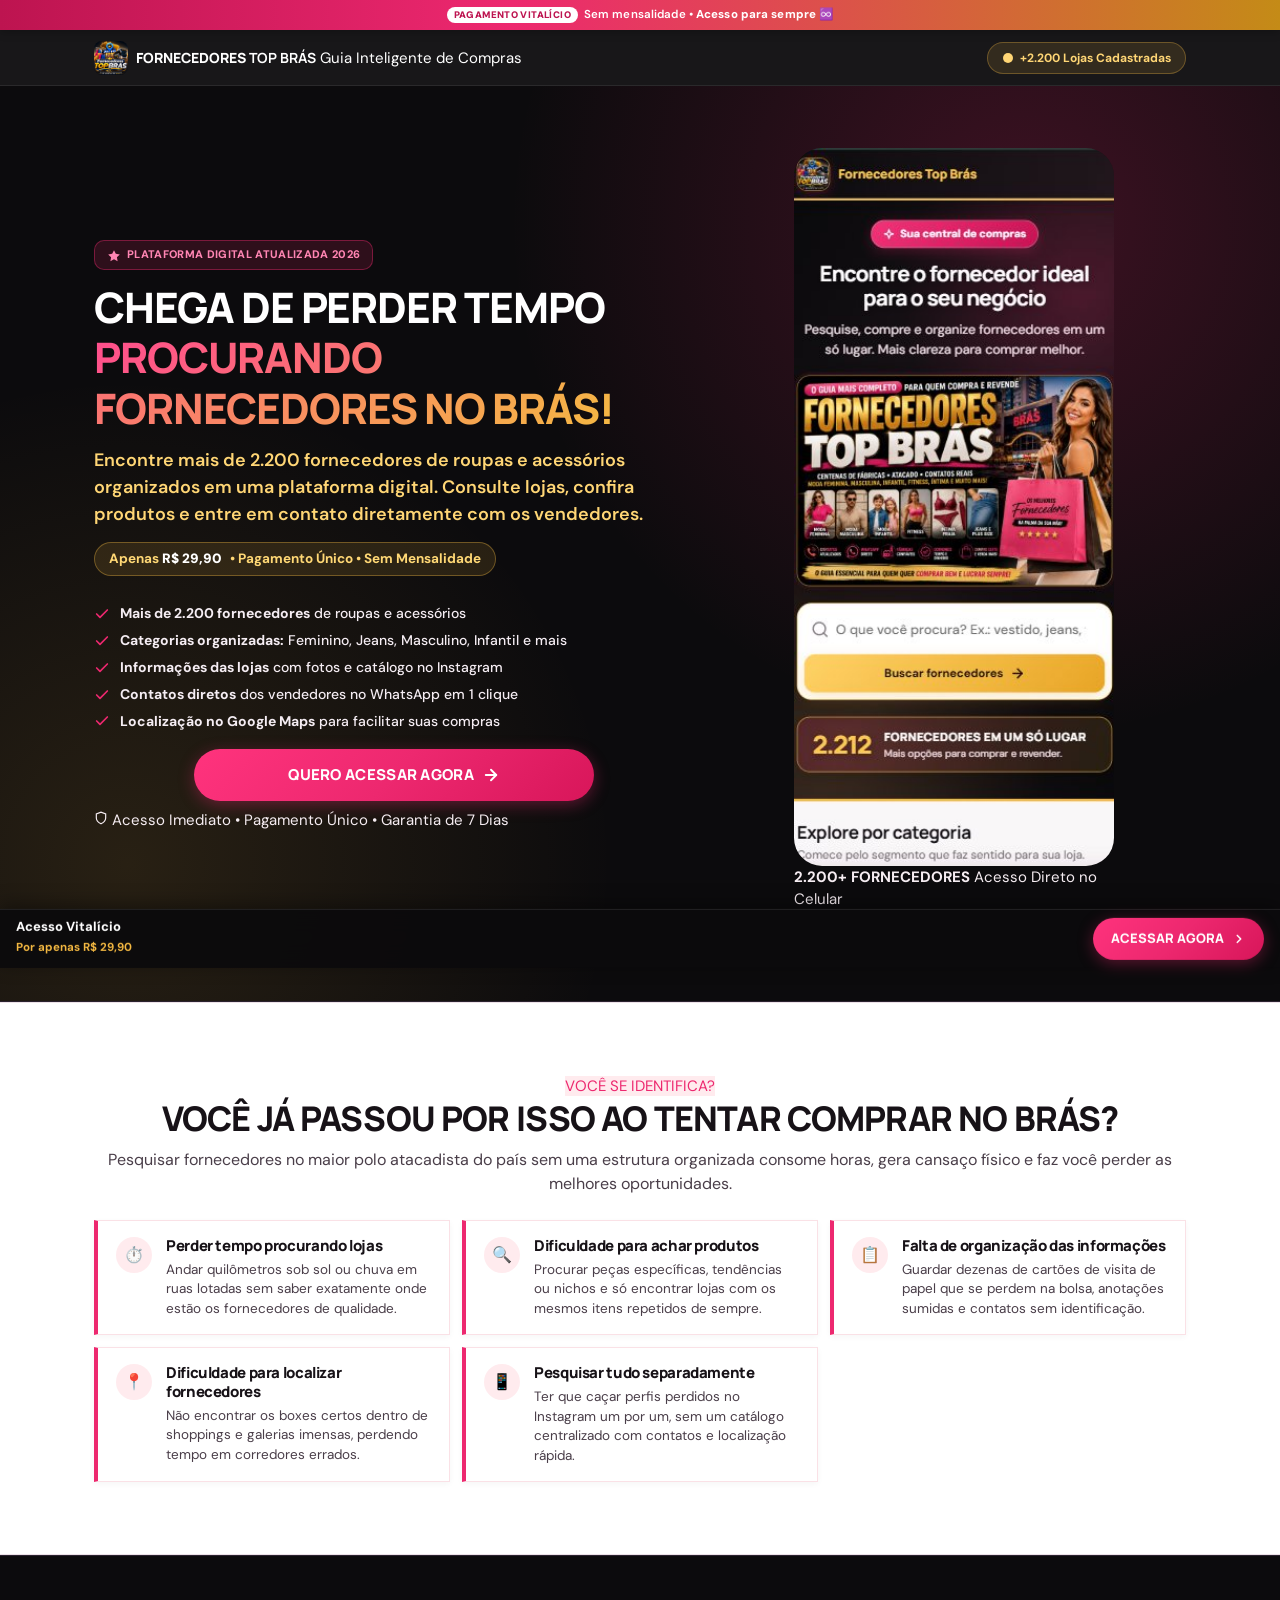
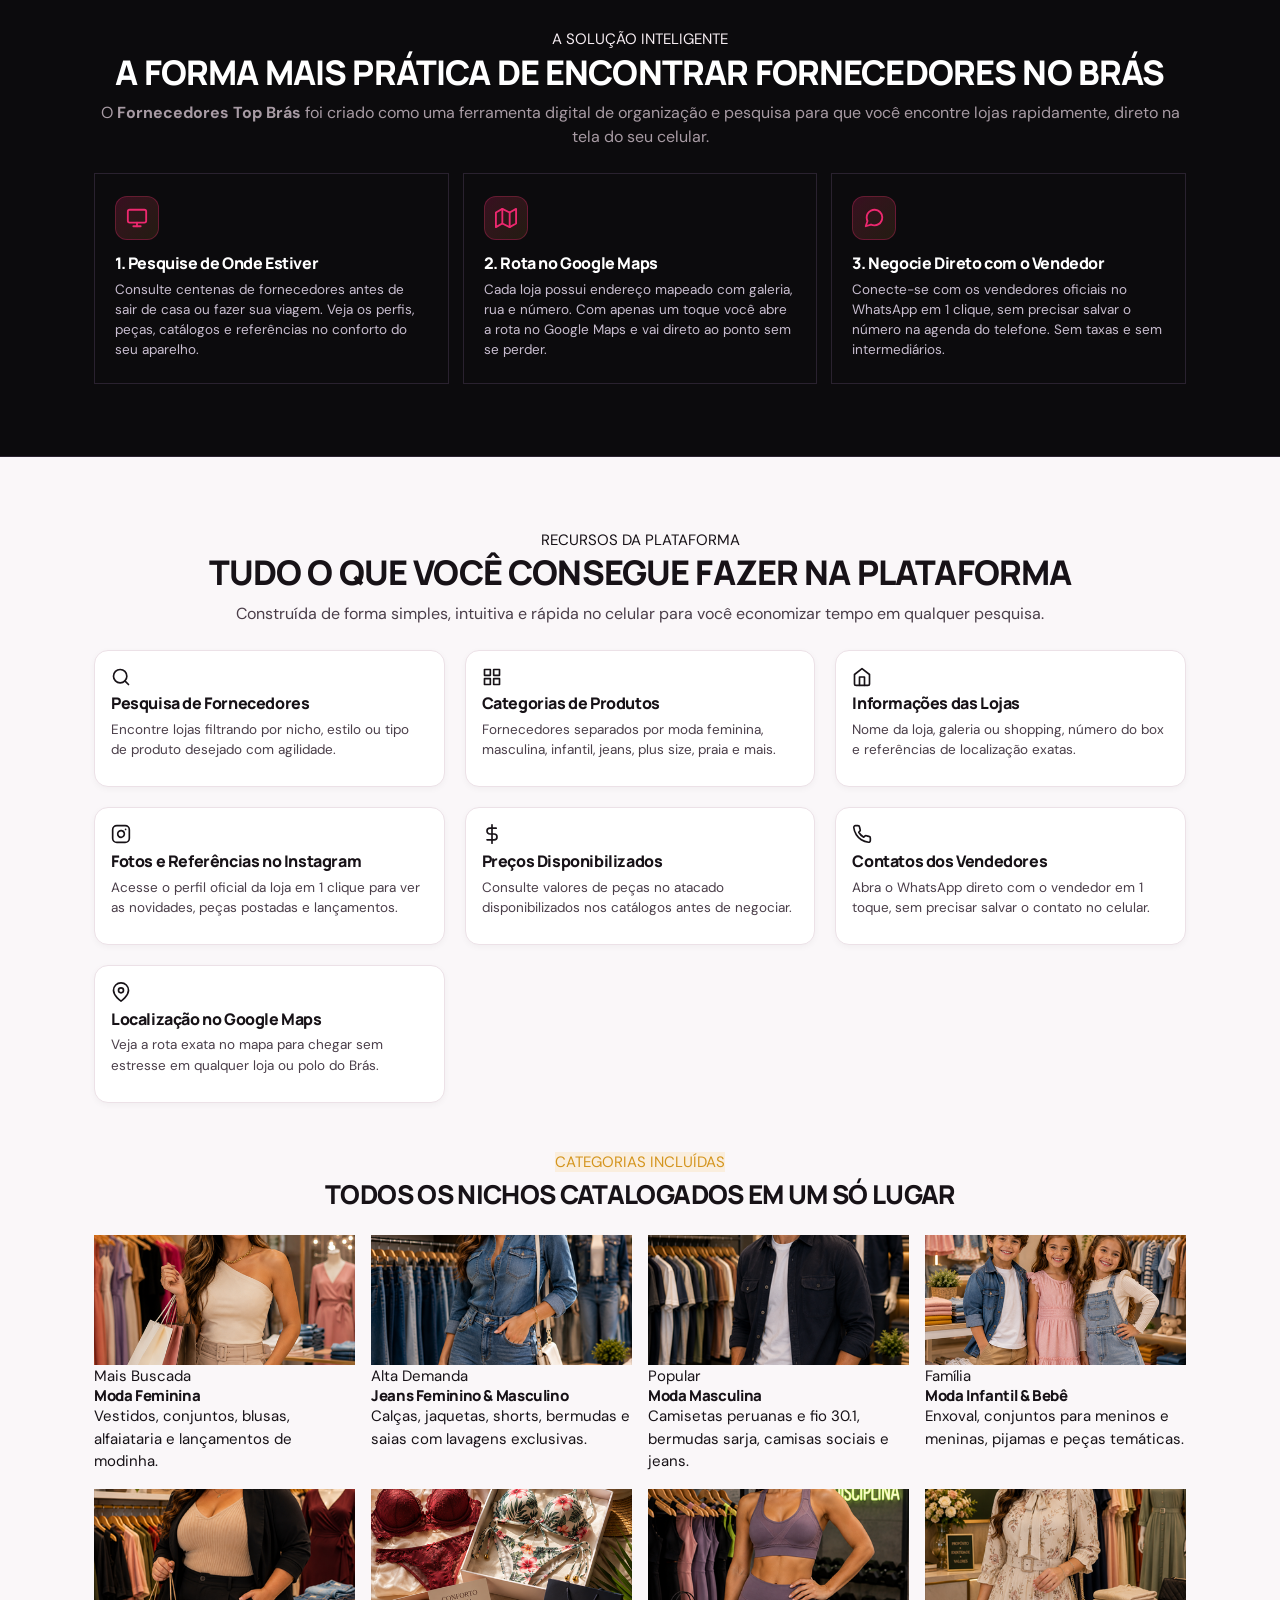
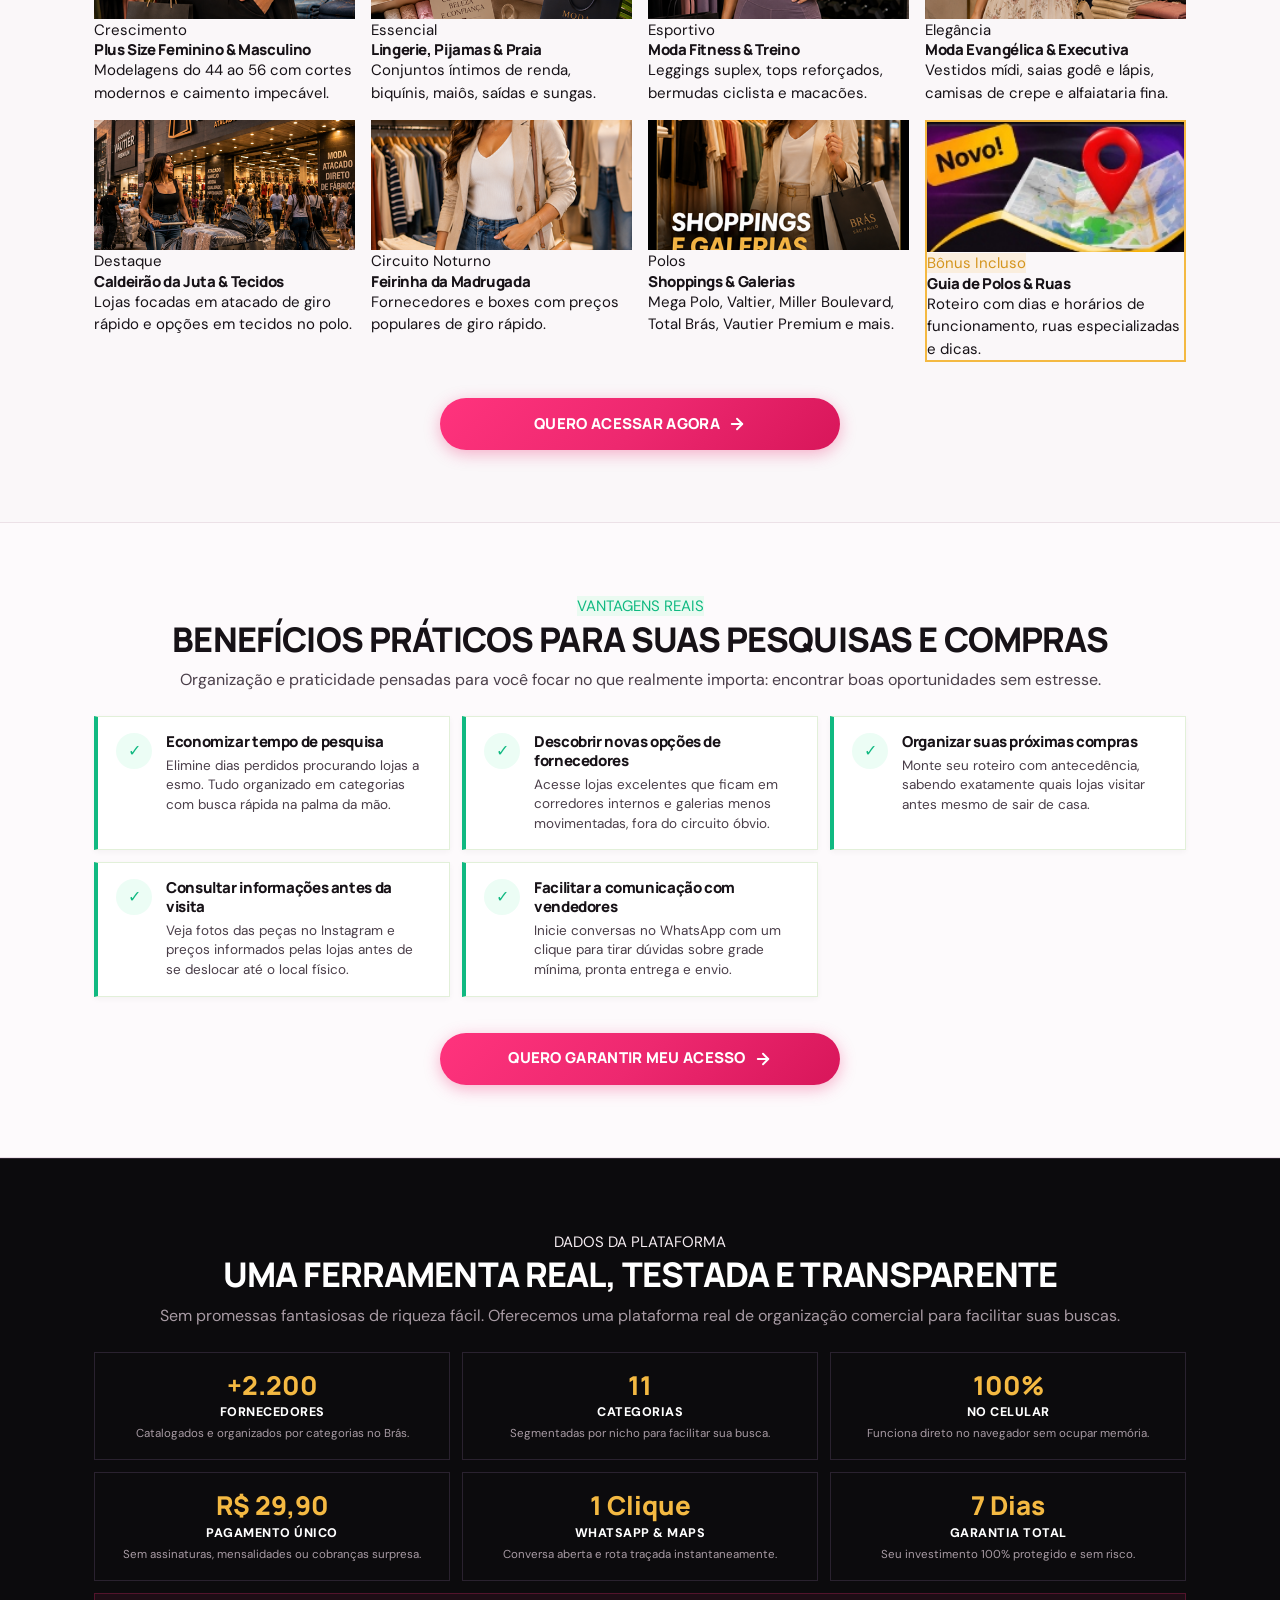
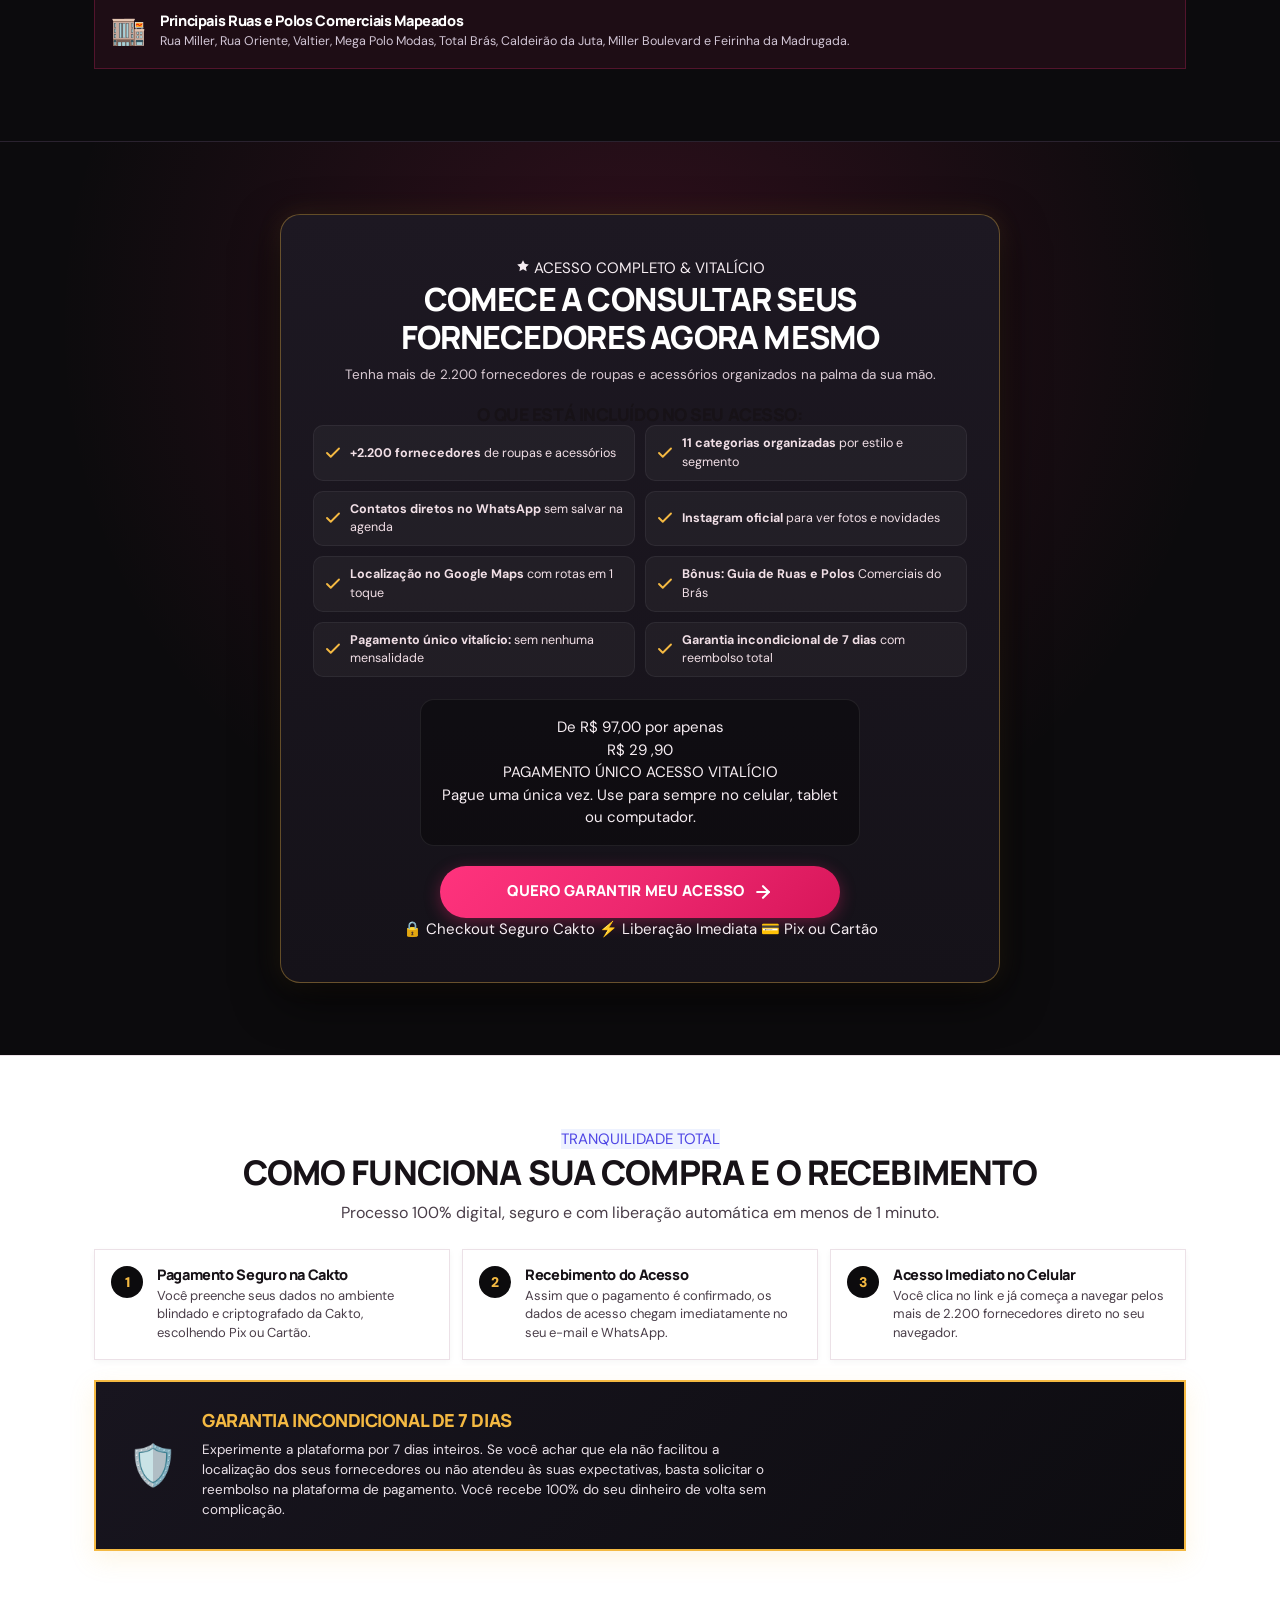
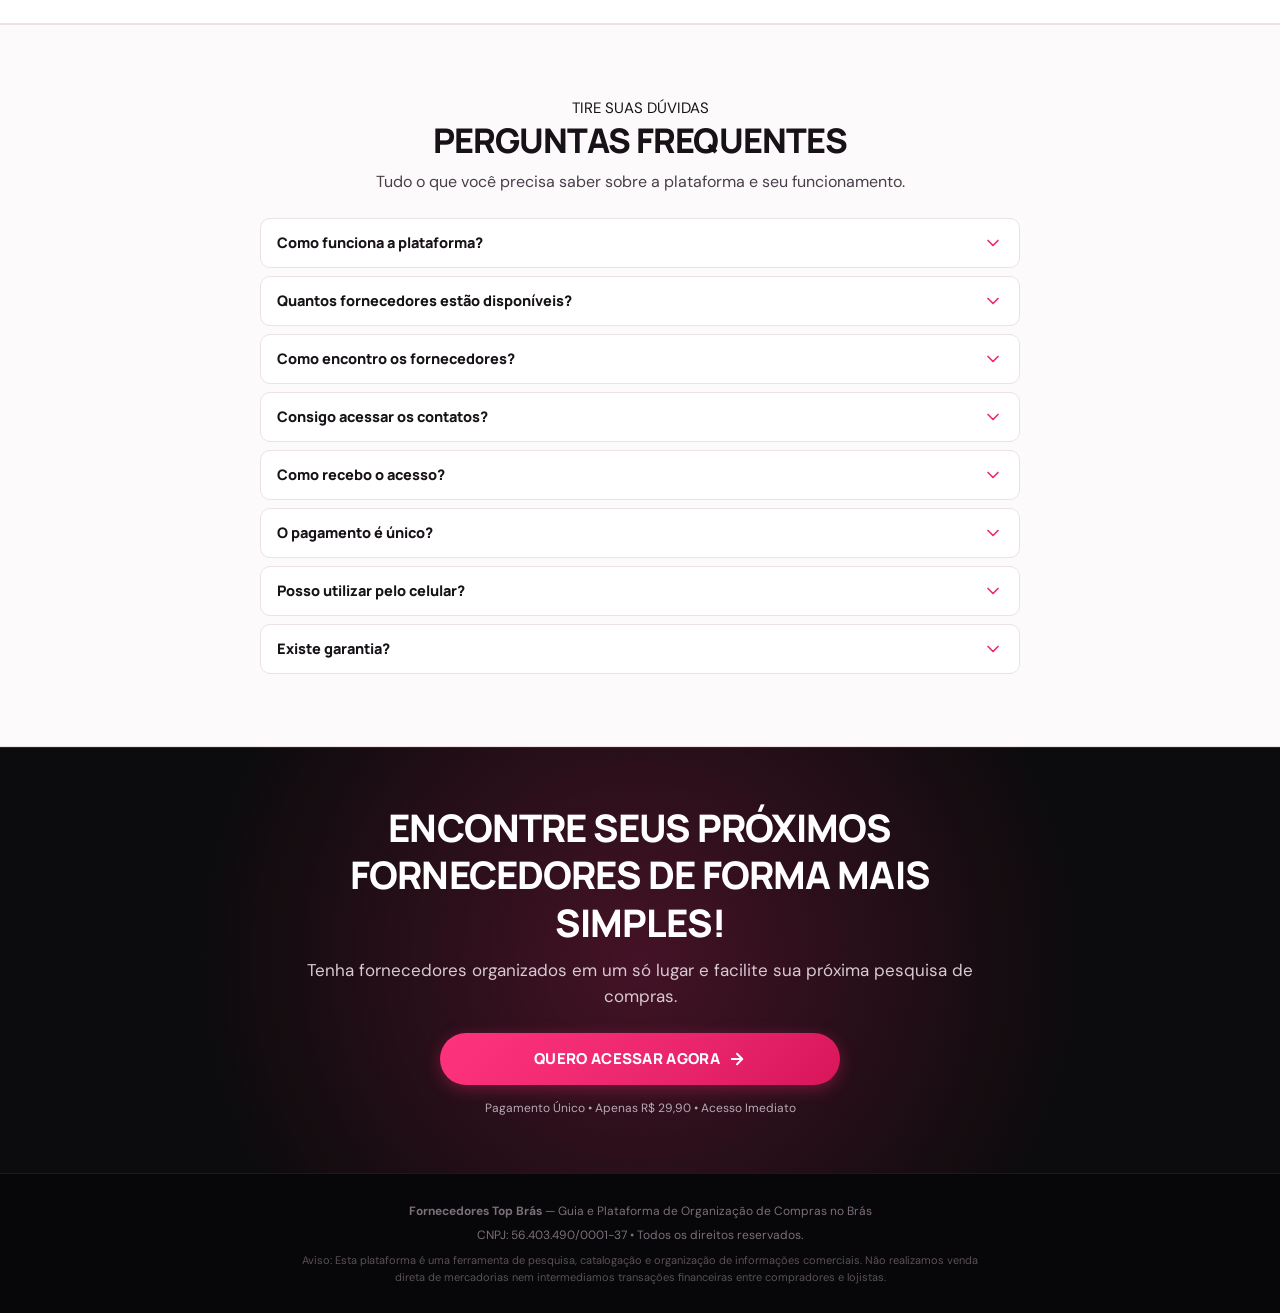
==== commit 5fd1a8b0: "feat: reestruturacao completa cro mobile-first em 10 secoes com preservacao tecnica total" ====
--- a/index.html
+++ b/index.html
@@ -9,7 +9,7 @@
   <meta name="facebook-domain-verification" content="ft5m39c0f0a52o89olgw6db3p6o39v" />
   
   <title>Fornecedores Top Brás — Guia Inteligente de Compras no Brás</title>
-  <meta name="description" content="Pesquise mais de 2.200 fornecedores do Brás no celular. Acesse Instagram, WhatsApp, consulte preços disponíveis, salve favoritos e abra a rota no Google Maps antes de viajar.">
+  <meta name="description" content="Encontre mais de 2.200 fornecedores de roupas e acessórios organizados em uma plataforma digital. Consulte lojas, confira produtos e fale direto com vendedores.">
   
   <!-- Open Graph / Redes Sociais & Meta Ads -->
   <meta property="og:type" content="website">
@@ -61,7 +61,7 @@
   </aside>
 
   <!-- ==========================================================================
-       HEADER / TOPBAR (MOBILE FIRST)
+       HEADER / TOPBAR (MOBILE FIRST - LIMPO & PROFISSIONAL)
        ========================================================================== -->
   <header class="topbar">
     <div class="container topbar-inner">
@@ -69,853 +69,895 @@
         <div class="brandmark">
           <img src="assets/fornecedores-top-bras-logo.png" alt="Logo Top Brás" width="34" height="34" loading="eager">
         </div>
-        <div class="brand-text-col">
-          <span class="brand-title"><b>Fornecedores</b> <span>Top Brás</span></span>
-          <span class="brand-subtitle">Guia Inteligente</span>
+        <div class="brand-text">
+          <span class="brand-title">FORNECEDORES <b>TOP BRÁS</b></span>
+          <span class="brand-sub">Guia Inteligente de Compras</span>
         </div>
       </a>
-
       <div class="topbar-badge">
-        <svg width="13" height="13" viewBox="0 0 24 24" fill="none" stroke="currentColor" stroke-width="2.5"><polyline points="20 6 9 17 4 12"/></svg>
-        <span><b>+2.200</b> Lojas</span>
+        <svg width="12" height="12" viewBox="0 0 24 24" fill="currentColor" aria-hidden="true">
+          <circle cx="12" cy="12" r="10"/>
+        </svg>
+        <span>+2.200 Lojas Cadastradas</span>
       </div>
     </div>
   </header>
 
   <main>
     <!-- ==========================================================================
-         SEÇÃO 1 — PRIMEIRA DOBRA: CAPTURAR A ATENÇÃO (MOBILE FIRST LIMPO)
+         SEÇÃO 1 — HERO SECTION (PRIMEIRA DOBRA DE ALTA CONVERSÃO)
          ========================================================================== -->
-    <section class="hero">
+    <section class="hero" id="inicio">
       <div class="container hero-grid">
         <div class="hero-copy">
-          <!-- SELO COMPACTO NO TOPO: PAGAMENTO VITALÍCIO -->
-          <div class="hero-vitalicio-pill">
-            <span class="hvp-badge">♾️ PAGAMENTO VITALÍCIO</span>
-            <span class="hvp-text">Sem mensalidades • <b>Acesso para sempre</b></span>
-          </div>
-
+
+          <!-- Pílula de Destaque -->
+          <div class="hero-pill">
+            <svg width="14" height="14" viewBox="0 0 24 24" fill="currentColor" aria-hidden="true">
+              <path d="M12 2l3.09 6.26L22 9.27l-5 4.87 1.18 6.88L12 17.77l-6.18 3.25L7 14.14 2 9.27l6.91-1.01L12 2z"/>
+            </svg>
+            <span>PLATAFORMA DIGITAL ATUALIZADA 2026</span>
+          </div>
+
+          <!-- Headline Oficial da Reestruturação -->
           <h1 class="hero-headline">
-            MUITO MAIS QUE UMA LISTA: <span class="highlight-gradient">UM GUIA DIGITAL INTELIGENTE</span> PARA VOCÊ ENCONTRAR E CHEGAR ATÉ OS FORNECEDORES DO BRÁS!
+            CHEGA DE PERDER TEMPO <span class="highlight-gradient">PROCURANDO FORNECEDORES NO BRÁS!</span>
           </h1>
 
+          <!-- Subheadline Oficial -->
           <p class="hero-subheadline">
-            Tenha mais de <b>2.200 fornecedores na palma da mão</b>! Pesquise produtos, consulte preços, veja fotos no Instagram, fale no WhatsApp e trace rotas no Google Maps em 1 clique.
+            Encontre mais de 2.200 fornecedores de roupas e acessórios organizados em uma plataforma digital. Consulte lojas, confira produtos e entre em contato diretamente com os vendedores.
           </p>
 
-          <div class="hero-proof-bar">
-            <div class="hero-proof-number">+2.200</div>
-            <div class="hero-proof-text">
-              <b>Fornecedores catalogados no seu celular</b>
-              <span>Shoppings, galerias, ruas de confecção e Feirinha da Madrugada</span>
-            </div>
-          </div>
-
+          <!-- Selo de Preço Claro na Primeira Dobra -->
+          <div class="hero-price-badge">
+            <span>Apenas <b>R$ 29,90</b></span>
+            <span>• Pagamento Único • Sem Mensalidade</span>
+          </div>
+
+          <!-- Lista de Benefícios Chave (5 itens) -->
+          <ul class="hero-benefit-list" aria-label="Benefícios principais">
+            <li class="hero-benefit-item">
+              <svg width="16" height="16" viewBox="0 0 24 24" fill="none" stroke="currentColor" stroke-width="2.5" stroke-linecap="round" stroke-linejoin="round" aria-hidden="true"><polyline points="20 6 9 17 4 12"/></svg>
+              <span><b>Mais de 2.200 fornecedores</b> de roupas e acessórios</span>
+            </li>
+            <li class="hero-benefit-item">
+              <svg width="16" height="16" viewBox="0 0 24 24" fill="none" stroke="currentColor" stroke-width="2.5" stroke-linecap="round" stroke-linejoin="round" aria-hidden="true"><polyline points="20 6 9 17 4 12"/></svg>
+              <span><b>Categorias organizadas:</b> Feminino, Jeans, Masculino, Infantil e mais</span>
+            </li>
+            <li class="hero-benefit-item">
+              <svg width="16" height="16" viewBox="0 0 24 24" fill="none" stroke="currentColor" stroke-width="2.5" stroke-linecap="round" stroke-linejoin="round" aria-hidden="true"><polyline points="20 6 9 17 4 12"/></svg>
+              <span><b>Informações das lojas</b> com fotos e catálogo no Instagram</span>
+            </li>
+            <li class="hero-benefit-item">
+              <svg width="16" height="16" viewBox="0 0 24 24" fill="none" stroke="currentColor" stroke-width="2.5" stroke-linecap="round" stroke-linejoin="round" aria-hidden="true"><polyline points="20 6 9 17 4 12"/></svg>
+              <span><b>Contatos diretos</b> dos vendedores no WhatsApp em 1 clique</span>
+            </li>
+            <li class="hero-benefit-item">
+              <svg width="16" height="16" viewBox="0 0 24 24" fill="none" stroke="currentColor" stroke-width="2.5" stroke-linecap="round" stroke-linejoin="round" aria-hidden="true"><polyline points="20 6 9 17 4 12"/></svg>
+              <span><b>Localização no Google Maps</b> para facilitar suas compras</span>
+            </li>
+          </ul>
+
+          <!-- Botão de Ação Principal (Hero CTA) -->
           <div class="hero-cta-group">
-            <a href="https://pay.cakto.com.br/dega2d9_1273419" id="cta-hero" class="btn btn-primary btn-lg btn-pulse btn-checkout" data-action="checkout" data-cta-id="cta-hero">
-              <span>QUERO ACESSAR A PLATAFORMA</span>
-              <svg width="18" height="18" viewBox="0 0 24 24" fill="none" stroke="currentColor" stroke-width="2.5"><polyline points="9 18 15 12 9 6"/></svg>
+            <a href="https://pay.cakto.com.br/dega2d9_1273419" class="btn btn-primary btn-checkout btn-lg" data-action="checkout" aria-label="Quero Acessar Agora">
+              <span>QUERO ACESSAR AGORA</span>
+              <svg width="18" height="18" viewBox="0 0 24 24" fill="none" stroke="currentColor" stroke-width="2.5" stroke-linecap="round" stroke-linejoin="round" aria-hidden="true">
+                <line x1="5" y1="12" x2="19" y2="12"></line>
+                <polyline points="12 5 19 12 12 19"></polyline>
+              </svg>
             </a>
-            <div class="hero-single-payment-pill">
-              <span class="hero-payment-icon">♾️</span>
-              <span class="hero-payment-highlight">PAGAMENTO VITALÍCIO:</span>
-              <span>Acesso para sempre • <b>Sem mensalidades</b></span>
-            </div>
-            <div class="hero-microcopy">
-              <svg width="13" height="13" viewBox="0 0 24 24" fill="none" stroke="currentColor" stroke-width="2.5"><polyline points="20 6 9 17 4 12"/></svg>
-              Pesquise • Descubra • Salve Favoritos • Rota no Maps
-            </div>
-          </div>
-        </div>
-
-        <!-- MOCKUP NÃO CLICÁVEL DO SMARTPHONE COM A IMAGEM REAL DO APP -->
-        <div class="hero-visual">
-          <div class="phone-mockup-wrapper non-clickable" aria-hidden="true">
-            <div class="phone-frame">
-              <div class="phone-notch">
-                <div class="phone-speaker"></div>
-                <div class="phone-camera"></div>
-              </div>
-
-              <div class="phone-screen">
-                <img src="assets/app-screen.jpg" alt="Aplicativo Oficial Fornecedores Top Brás no Celular" class="phone-screen-img" width="305" height="684" loading="eager">
-              </div>
-            </div>
-          </div>
-
-          <!-- Badges de Destaque -->
-          <div class="phone-features-pills">
-            <div class="feature-mini-pill">
-              <svg width="14" height="14" viewBox="0 0 24 24" fill="none" stroke="#f4b942" stroke-width="2.5"><polygon points="3 11 22 2 13 21 11 13 3 11"/></svg>
-              <span>Rota no Google Maps em 1 clique</span>
-            </div>
-            <div class="feature-mini-pill">
-              <svg width="14" height="14" viewBox="0 0 24 24" fill="none" stroke="#25d366" stroke-width="2.5"><path d="M7.9 20A9 9 0 1 0 4 16.1L2 22Z"/></svg>
-              <span>WhatsApp e Instagram Diretos</span>
-            </div>
-          </div>
-        </div>
+            <div class="hero-guarantee-note">
+              <svg width="14" height="14" viewBox="0 0 24 24" fill="none" stroke="currentColor" stroke-width="2" aria-hidden="true">
+                <path d="M12 22s8-4 8-10V5l-8-3-8 3v7c0 6 8 10 8 10z"/>
+              </svg>
+              <span>Acesso Imediato • Pagamento Único • Garantia de 7 Dias</span>
+            </div>
+          </div>
+
+        </div>
+
+        <!-- Demonstração Real da Plataforma (Mockup Celular) -->
+        <div class="hero-visual" aria-hidden="false">
+          <div class="phone-mockup-wrapper">
+            <div class="phone-mockup">
+              <div class="phone-notch"></div>
+              <img 
+                src="assets/app-screen.jpg" 
+                alt="Demonstração real da plataforma Fornecedores Top Brás no celular com botões de WhatsApp, Instagram e rota no Maps" 
+                class="phone-screen"
+                width="320" 
+                height="650"
+                loading="eager"
+                fetchpriority="high"
+              >
+            </div>
+            <div class="hero-badge-floating">
+              <div class="hbf-dot"></div>
+              <div class="hbf-text">
+                <b>2.200+ FORNECEDORES</b>
+                <span>Acesso Direto no Celular</span>
+              </div>
+            </div>
+          </div>
+        </div>
+
       </div>
     </section>
 
     <!-- ==========================================================================
-         SEÇÃO 2 — AS 7 POSSIBILIDADES (O QUE CONSEGUE FAZER NO CELULAR)
+         SEÇÃO 2 — PROBLEMA DO CLIENTE
+         ========================================================================== -->
+    <section class="section" id="problema" style="background: #ffffff; border-top: 1px solid var(--line-light); border-bottom: 1px solid var(--line-light);">
+      <div class="container">
+        <div class="section-header text-center">
+          <span class="section-tag" style="background: #ffebee; color: #ed286f;">VOCÊ SE IDENTIFICA?</span>
+          <h2 class="section-title">VOCÊ JÁ PASSOU POR ISSO AO TENTAR COMPRAR NO BRÁS?</h2>
+          <p class="section-desc">
+            Pesquisar fornecedores no maior polo atacadista do país sem uma estrutura organizada consome horas, gera cansaço físico e faz você perder as melhores oportunidades.
+          </p>
+        </div>
+
+        <div class="problem-grid">
+          <div class="problem-card">
+            <div class="problem-icon">⏱️</div>
+            <div class="problem-text">
+              <h3>Perder tempo procurando lojas</h3>
+              <p>Andar quilômetros sob sol ou chuva em ruas lotadas sem saber exatamente onde estão os fornecedores de qualidade.</p>
+            </div>
+          </div>
+
+          <div class="problem-card">
+            <div class="problem-icon">🔍</div>
+            <div class="problem-text">
+              <h3>Dificuldade para achar produtos</h3>
+              <p>Procurar peças específicas, tendências ou nichos e só encontrar lojas com os mesmos itens repetidos de sempre.</p>
+            </div>
+          </div>
+
+          <div class="problem-card">
+            <div class="problem-icon">📋</div>
+            <div class="problem-text">
+              <h3>Falta de organização das informações</h3>
+              <p>Guardar dezenas de cartões de visita de papel que se perdem na bolsa, anotações sumidas e contatos sem identificação.</p>
+            </div>
+          </div>
+
+          <div class="problem-card">
+            <div class="problem-icon">📍</div>
+            <div class="problem-text">
+              <h3>Dificuldade para localizar fornecedores</h3>
+              <p>Não encontrar os boxes certos dentro de shoppings e galerias imensas, perdendo tempo em corredores errados.</p>
+            </div>
+          </div>
+
+          <div class="problem-card">
+            <div class="problem-icon">📱</div>
+            <div class="problem-text">
+              <h3>Pesquisar tudo separadamente</h3>
+              <p>Ter que caçar perfis perdidos no Instagram um por um, sem um catálogo centralizado com contatos e localização rápida.</p>
+            </div>
+          </div>
+        </div>
+      </div>
+    </section>
+
+    <!-- ==========================================================================
+         SEÇÃO 3 — APRESENTAÇÃO DA SOLUÇÃO
+         ========================================================================== -->
+    <section class="section section-dark" id="solucao">
+      <div class="container">
+        <div class="section-header text-center">
+          <span class="section-tag">A SOLUÇÃO INTELIGENTE</span>
+          <h2 class="section-title">A FORMA MAIS PRÁTICA DE ENCONTRAR FORNECEDORES NO BRÁS</h2>
+          <p class="section-desc">
+            O <b>Fornecedores Top Brás</b> foi criado como uma ferramenta digital de organização e pesquisa para que você encontre lojas rapidamente, direto na tela do seu celular.
+          </p>
+        </div>
+
+        <div class="solution-grid">
+          <div class="solution-card">
+            <div class="solution-icon-box">
+              <svg width="22" height="22" viewBox="0 0 24 24" fill="none" stroke="currentColor" stroke-width="2" stroke-linecap="round" stroke-linejoin="round" aria-hidden="true">
+                <rect x="2" y="3" width="20" height="14" rx="2" ry="2"></rect>
+                <line x1="8" y1="21" x2="16" y2="21"></line>
+                <line x1="12" y1="17" x2="12" y2="21"></line>
+              </svg>
+            </div>
+            <h3>1. Pesquise de Onde Estiver</h3>
+            <p>Consulte centenas de fornecedores antes de sair de casa ou fazer sua viagem. Veja os perfis, peças, catálogos e referências no conforto do seu aparelho.</p>
+          </div>
+
+          <div class="solution-card">
+            <div class="solution-icon-box">
+              <svg width="22" height="22" viewBox="0 0 24 24" fill="none" stroke="currentColor" stroke-width="2" stroke-linecap="round" stroke-linejoin="round" aria-hidden="true">
+                <polygon points="1 6 1 22 8 18 16 22 23 18 23 2 16 6 8 2 1 6"></polygon>
+                <line x1="8" y1="2" x2="8" y2="18"></line>
+                <line x1="16" y1="6" x2="16" y2="22"></line>
+              </svg>
+            </div>
+            <h3>2. Rota no Google Maps</h3>
+            <p>Cada loja possui endereço mapeado com galeria, rua e número. Com apenas um toque você abre a rota no Google Maps e vai direto ao ponto sem se perder.</p>
+          </div>
+
+          <div class="solution-card">
+            <div class="solution-icon-box">
+              <svg width="22" height="22" viewBox="0 0 24 24" fill="none" stroke="currentColor" stroke-width="2" stroke-linecap="round" stroke-linejoin="round" aria-hidden="true">
+                <path d="M21 11.5a8.38 8.38 0 0 1-.9 3.8 8.5 8.5 0 0 1-7.6 4.7 8.38 8.38 0 0 1-3.8-.9L3 21l1.9-5.7a8.38 8.38 0 0 1-.9-3.8 8.5 8.5 0 0 1 4.7-7.6 8.38 8.38 0 0 1 3.8-.9h.5a8.48 8.48 0 0 1 8 8v.5z"></path>
+              </svg>
+            </div>
+            <h3>3. Negocie Direto com o Vendedor</h3>
+            <p>Conecte-se com os vendedores oficiais no WhatsApp em 1 clique, sem precisar salvar o número na agenda do telefone. Sem taxas e sem intermediários.</p>
+          </div>
+        </div>
+      </div>
+    </section>
+
+    <!-- ==========================================================================
+         SEÇÃO 4 — DEMONSTRAÇÃO DAS FUNCIONALIDADES
          ========================================================================== -->
     <section class="section" id="funcionalidades">
       <div class="container">
         <div class="section-header text-center">
-          <span class="pill-tag">Funcionalidades Reais</span>
-          <h2 class="section-title">O QUE VOCÊ CONSEGUE FAZER NA PLATAFORMA?</h2>
+          <span class="section-tag">RECURSOS DA PLATAFORMA</span>
+          <h2 class="section-title">TUDO O QUE VOCÊ CONSEGUE FAZER NA PLATAFORMA</h2>
           <p class="section-desc">
-            Uma central completa no seu celular para planejar cada passo da sua compra com rapidez.
+            Construída de forma simples, intuitiva e rápida no celular para você economizar tempo em qualquer pesquisa.
           </p>
         </div>
 
+        <!-- 7 Funcionalidades Reais -->
         <div class="capabilities-grid">
-          <!-- 1. Pesquisa Inteligente -->
           <div class="capability-card">
-            <div class="capability-header">
-              <div class="capability-icon-box">🔍</div>
-              <span class="capability-number">01</span>
-            </div>
-            <h3>Pesquisar por Produtos e Peças</h3>
-            <p>
-              Busque vestido, jeans, alfaiataria, moda praia, conjunto fitness ou infantil e localize os fabricantes especializados na hora.
-            </p>
-            <span class="capability-feature-badge">Busca rápida e direta</span>
-          </div>
-
-          <!-- 2. Descobrir Novas Lojas -->
+            <div class="cap-icon-box">
+              <svg width="20" height="20" viewBox="0 0 24 24" fill="none" stroke="currentColor" stroke-width="2" stroke-linecap="round" stroke-linejoin="round" aria-hidden="true"><circle cx="11" cy="11" r="8"></circle><line x1="21" y1="21" x2="16.65" y2="16.65"></line></svg>
+            </div>
+            <div class="cap-info">
+              <h3>Pesquisa de Fornecedores</h3>
+              <p>Encontre lojas filtrando por nicho, estilo ou tipo de produto desejado com agilidade.</p>
+            </div>
+          </div>
+
           <div class="capability-card">
-            <div class="capability-header">
-              <div class="capability-icon-box">🏢</div>
-              <span class="capability-number">02</span>
-            </div>
-            <h3>Conhecer Lojas Fora do Circuito Óbvio</h3>
-            <p>
-              Vá além das lojas de fachada. Encontre fabricantes dentro de galerias, shoppings e polos tradicionais como o Caldeirão da Juta.
-            </p>
-            <span class="capability-feature-badge">+2.200 lojas catalogadas</span>
-          </div>
-
-          <!-- 3. Instagram Oficial -->
+            <div class="cap-icon-box">
+              <svg width="20" height="20" viewBox="0 0 24 24" fill="none" stroke="currentColor" stroke-width="2" stroke-linecap="round" stroke-linejoin="round" aria-hidden="true"><rect x="3" y="3" width="7" height="7"></rect><rect x="14" y="3" width="7" height="7"></rect><rect x="14" y="14" width="7" height="7"></rect><rect x="3" y="14" width="7" height="7"></rect></svg>
+            </div>
+            <div class="cap-info">
+              <h3>Categorias de Produtos</h3>
+              <p>Fornecedores separados por moda feminina, masculina, infantil, jeans, plus size, praia e mais.</p>
+            </div>
+          </div>
+
           <div class="capability-card">
-            <div class="capability-header">
-              <div class="capability-icon-box">📸</div>
-              <span class="capability-number">03</span>
-            </div>
-            <h3>Ver Fotos e Vídeos no Instagram</h3>
-            <p>
-              Abra o perfil oficial da loja com 1 clique para conferir fotos reais, provador, novas coleções e qualidade das peças antes de ir.
-            </p>
-            <span class="capability-feature-badge">Catálogo visual atualizado</span>
-          </div>
-
-          <!-- 4. Consultar Preços -->
+            <div class="cap-icon-box">
+              <svg width="20" height="20" viewBox="0 0 24 24" fill="none" stroke="currentColor" stroke-width="2" stroke-linecap="round" stroke-linejoin="round" aria-hidden="true"><path d="M3 9l9-7 9 7v11a2 2 0 0 1-2 2H5a2 2 0 0 1-2-2z"></path><polyline points="9 22 9 12 15 12 15 22"></polyline></svg>
+            </div>
+            <div class="cap-info">
+              <h3>Informações das Lojas</h3>
+              <p>Nome da loja, galeria ou shopping, número do box e referências de localização exatas.</p>
+            </div>
+          </div>
+
           <div class="capability-card">
-            <div class="capability-header">
-              <div class="capability-icon-box">🏷️</div>
-              <span class="capability-number">04</span>
-            </div>
-            <h3>Consultar Preços Disponibilizados</h3>
-            <p>
-              Acompanhe valores e condições de atacado publicados pelos próprios lojistas em suas redes e catálogos para planejar seu gasto.
-            </p>
-            <span class="capability-feature-badge">Previsibilidade de compras</span>
-          </div>
-
-          <!-- 5. WhatsApp Direto -->
+            <div class="cap-icon-box">
+              <svg width="20" height="20" viewBox="0 0 24 24" fill="none" stroke="currentColor" stroke-width="2" stroke-linecap="round" stroke-linejoin="round" aria-hidden="true"><rect x="2" y="2" width="20" height="20" rx="5" ry="5"></rect><path d="M16 11.37A4 4 0 1 1 12.63 8 4 4 0 0 1 16 11.37z"></path><line x1="17.5" y1="6.5" x2="17.51" y2="6.5"></line></svg>
+            </div>
+            <div class="cap-info">
+              <h3>Fotos e Referências no Instagram</h3>
+              <p>Acesse o perfil oficial da loja em 1 clique para ver as novidades, peças postadas e lançamentos.</p>
+            </div>
+          </div>
+
           <div class="capability-card">
-            <div class="capability-header">
-              <div class="capability-icon-box">💬</div>
-              <span class="capability-number">05</span>
-            </div>
-            <h3>Chamar no WhatsApp sem Salvar Número</h3>
-            <p>
-              Inicie conversas direto com as lojas para tirar dúvidas de grade mínima, pronta entrega e reservar peças sem lotar a agenda.
-            </p>
-            <span class="capability-feature-badge">Atendimento imediato</span>
-          </div>
-
-          <!-- 6. Localização e Rota Maps -->
+            <div class="cap-icon-box">
+              <svg width="20" height="20" viewBox="0 0 24 24" fill="none" stroke="currentColor" stroke-width="2" stroke-linecap="round" stroke-linejoin="round" aria-hidden="true"><line x1="12" y1="1" x2="12" y2="23"></line><path d="M17 5H9.5a3.5 3.5 0 0 0 0 7h5a3.5 3.5 0 0 1 0 7H6"></path></svg>
+            </div>
+            <div class="cap-info">
+              <h3>Preços Disponibilizados</h3>
+              <p>Consulte valores de peças no atacado disponibilizados nos catálogos antes de negociar.</p>
+            </div>
+          </div>
+
           <div class="capability-card">
-            <div class="capability-header">
-              <div class="capability-icon-box">🧭</div>
-              <span class="capability-number">06</span>
-            </div>
-            <h3>Traçar Rota no Google Maps</h3>
-            <p>
-              Veja o endereço exato (rua, número e galeria) e abra a rota no Google Maps a partir de onde você estiver com 1 toque.
-            </p>
-            <span class="capability-feature-badge">GPS integrado com 1 toque</span>
-          </div>
-
-          <!-- 7. Salvar Favoritos -->
+            <div class="cap-icon-box">
+              <svg width="20" height="20" viewBox="0 0 24 24" fill="none" stroke="currentColor" stroke-width="2" stroke-linecap="round" stroke-linejoin="round" aria-hidden="true"><path d="M22 16.92v3a2 2 0 0 1-2.18 2 19.79 19.79 0 0 1-8.63-3.07 19.5 19.5 0 0 1-6-6 19.79 19.79 0 0 1-3.07-8.67A2 2 0 0 1 4.11 2h3a2 2 0 0 1 2 1.72 12.84 12.84 0 0 0 .7 2.81 2 2 0 0 1-.45 2.11L8.09 9.91a16 16 0 0 0 6 6l1.27-1.27a2 2 0 0 1 2.11-.45 12.84 12.84 0 0 0 2.81.7A2 2 0 0 1 22 16.92z"></path></svg>
+            </div>
+            <div class="cap-info">
+              <h3>Contatos dos Vendedores</h3>
+              <p>Abra o WhatsApp direto com o vendedor em 1 toque, sem precisar salvar o contato no celular.</p>
+            </div>
+          </div>
+
           <div class="capability-card">
-            <div class="capability-header">
-              <div class="capability-icon-box">⭐</div>
-              <span class="capability-number">07</span>
-            </div>
-            <h3>Salvar Lojas Favoritas no Aparelho</h3>
-            <p>
-              Guarde suas lojas preferidas no celular para consultar a qualquer momento e montar seu roteiro de viagem sem se perder.
-            </p>
-            <span class="capability-feature-badge">Lista pessoal persistente</span>
-          </div>
-        </div>
+            <div class="cap-icon-box">
+              <svg width="20" height="20" viewBox="0 0 24 24" fill="none" stroke="currentColor" stroke-width="2" stroke-linecap="round" stroke-linejoin="round" aria-hidden="true"><path d="M21 10c0 7-9 13-9 13s-9-6-9-13a9 9 0 0 1 18 0z"></path><circle cx="12" cy="10" r="3"></circle></svg>
+            </div>
+            <div class="cap-info">
+              <h3>Localização no Google Maps</h3>
+              <p>Veja a rota exata no mapa para chegar sem estresse em qualquer loja ou polo do Brás.</p>
+            </div>
+          </div>
+        </div>
+
+        <!-- Grade de Categorias Reais da Plataforma -->
+        <div style="margin-top: 48px;">
+          <div class="section-header text-center" style="margin-bottom: 24px;">
+            <span class="section-tag" style="background: rgba(244, 185, 66, 0.15); color: #d4951e;">CATEGORIAS INCLUÍDAS</span>
+            <h3 style="font-size: clamp(20px, 4vw, 26px); font-weight: 800; color: var(--ink-primary); margin-top: 6px;">
+              TODOS OS NICHOS CATALOGADOS EM UM SÓ LUGAR
+            </h3>
+          </div>
+
+          <div class="categories-slider-grid">
+            <div class="cat-card">
+              <div class="cat-image-container">
+                <img src="assets/categories/01-moda-feminina.png" alt="Moda Feminina no Brás" width="220" height="120" loading="lazy">
+              </div>
+              <div class="cat-content">
+                <span class="cat-tag">Mais Buscada</span>
+                <h4>Moda Feminina</h4>
+                <p>Vestidos, conjuntos, blusas, alfaiataria e lançamentos de modinha.</p>
+              </div>
+            </div>
+
+            <div class="cat-card">
+              <div class="cat-image-container">
+                <img src="assets/categories/05-jeans-feminino.png" alt="Jeans no Brás" width="220" height="120" loading="lazy">
+              </div>
+              <div class="cat-content">
+                <span class="cat-tag">Alta Demanda</span>
+                <h4>Jeans Feminino & Masculino</h4>
+                <p>Calças, jaquetas, shorts, bermudas e saias com lavagens exclusivas.</p>
+              </div>
+            </div>
+
+            <div class="cat-card">
+              <div class="cat-image-container">
+                <img src="assets/categories/09-moda-masculina.png" alt="Moda Masculina no Brás" width="220" height="120" loading="lazy">
+              </div>
+              <div class="cat-content">
+                <span class="cat-tag">Popular</span>
+                <h4>Moda Masculina</h4>
+                <p>Camisetas peruanas e fio 30.1, bermudas sarja, camisas sociais e jeans.</p>
+              </div>
+            </div>
+
+            <div class="cat-card">
+              <div class="cat-image-container">
+                <img src="assets/categories/08-moda-infantil.png" alt="Moda Infantil no Brás" width="220" height="120" loading="lazy">
+              </div>
+              <div class="cat-content">
+                <span class="cat-tag">Família</span>
+                <h4>Moda Infantil & Bebê</h4>
+                <p>Enxoval, conjuntos para meninos e meninas, pijamas e peças temáticas.</p>
+              </div>
+            </div>
+
+            <div class="cat-card">
+              <div class="cat-image-container">
+                <img src="assets/categories/06-plus-size.png" alt="Plus Size no Brás" width="220" height="120" loading="lazy">
+              </div>
+              <div class="cat-content">
+                <span class="cat-tag">Crescimento</span>
+                <h4>Plus Size Feminino & Masculino</h4>
+                <p>Modelagens do 44 ao 56 com cortes modernos e caimento impecável.</p>
+              </div>
+            </div>
+
+            <div class="cat-card">
+              <div class="cat-image-container">
+                <img src="assets/categories/03-moda-intima-praia.png" alt="Moda Íntima e Praia no Brás" width="220" height="120" loading="lazy">
+              </div>
+              <div class="cat-content">
+                <span class="cat-tag">Essencial</span>
+                <h4>Lingerie, Pijamas & Praia</h4>
+                <p>Conjuntos íntimos de renda, biquínis, maiôs, saídas e sungas.</p>
+              </div>
+            </div>
+
+            <div class="cat-card">
+              <div class="cat-image-container">
+                <img src="assets/categories/04-moda-fitness-legging.png" alt="Moda Fitness no Brás" width="220" height="120" loading="lazy">
+              </div>
+              <div class="cat-content">
+                <span class="cat-tag">Esportivo</span>
+                <h4>Moda Fitness & Treino</h4>
+                <p>Leggings suplex, tops reforçados, bermudas ciclista e macacões.</p>
+              </div>
+            </div>
+
+            <div class="cat-card">
+              <div class="cat-image-container">
+                <img src="assets/categories/07-moda-evangelica.png" alt="Moda Evangélica no Brás" width="220" height="120" loading="lazy">
+              </div>
+              <div class="cat-content">
+                <span class="cat-tag">Elegância</span>
+                <h4>Moda Evangélica & Executiva</h4>
+                <p>Vestidos mídi, saias godê e lápis, camisas de crepe e alfaiataria fina.</p>
+              </div>
+            </div>
+
+            <div class="cat-card">
+              <div class="cat-image-container">
+                <img src="assets/categories/02-caldeirao-da-juta.png" alt="Caldeirão da Juta e Polo de Tecidos" width="220" height="120" loading="lazy">
+              </div>
+              <div class="cat-content">
+                <span class="cat-tag">Destaque</span>
+                <h4>Caldeirão da Juta & Tecidos</h4>
+                <p>Lojas focadas em atacado de giro rápido e opções em tecidos no polo.</p>
+              </div>
+            </div>
+
+            <div class="cat-card">
+              <div class="cat-image-container">
+                <img src="assets/categories/10-feirinha-madrugada-bonus.png" alt="Feirinha da Madrugada no Brás" width="220" height="120" loading="lazy">
+              </div>
+              <div class="cat-content">
+                <span class="cat-tag">Circuito Noturno</span>
+                <h4>Feirinha da Madrugada</h4>
+                <p>Fornecedores e boxes com preços populares de giro rápido.</p>
+              </div>
+            </div>
+
+            <div class="cat-card">
+              <div class="cat-image-container">
+                <img src="assets/categories/11-shoppings-galerias.png" alt="Shoppings e Galerias do Brás" width="220" height="120" loading="lazy">
+              </div>
+              <div class="cat-content">
+                <span class="cat-tag">Polos</span>
+                <h4>Shoppings & Galerias</h4>
+                <p>Mega Polo, Valtier, Miller Boulevard, Total Brás, Vautier Premium e mais.</p>
+              </div>
+            </div>
+
+            <div class="cat-card" id="catCardGuia" style="cursor: pointer; border: 2px solid var(--gold);">
+              <div class="cat-image-container">
+                <img src="assets/categories/12-guia-do-bras.png" alt="Bônus Especial Guia do Brás" width="220" height="120" loading="lazy">
+              </div>
+              <div class="cat-content">
+                <span class="cat-tag" style="background: rgba(244,185,66,0.15); color: #d4951e;">Bônus Incluso</span>
+                <h4>Guia de Polos & Ruas</h4>
+                <p>Roteiro com dias e horários de funcionamento, ruas especializadas e dicas.</p>
+              </div>
+            </div>
+          </div>
+
+          <!-- CTA Intermediário -->
+          <div class="text-center" style="margin-top: 36px;">
+            <a href="https://pay.cakto.com.br/dega2d9_1273419" class="btn btn-primary btn-checkout btn-lg" data-action="checkout">
+              <span>QUERO ACESSAR AGORA</span>
+              <svg width="18" height="18" viewBox="0 0 24 24" fill="none" stroke="currentColor" stroke-width="2.5" stroke-linecap="round" stroke-linejoin="round" aria-hidden="true"><line x1="5" y1="12" x2="19" y2="12"></line><polyline points="12 5 19 12 12 19"></polyline></svg>
+            </a>
+          </div>
+        </div>
+
       </div>
     </section>
 
     <!-- ==========================================================================
-         SEÇÃO 3 — PARA QUEM É (TODOS OS PERFIS DE COMPRADORES)
+         SEÇÃO 5 — BENEFÍCIOS PRÁTICOS
          ========================================================================== -->
-    <section class="section section-dark" id="para-quem-e">
+    <section class="section" id="beneficios" style="background: #fdfafc; border-top: 1px solid var(--line-light); border-bottom: 1px solid var(--line-light);">
       <div class="container">
         <div class="section-header text-center">
-          <span class="pill-tag pill-dark">Para Todo Comprador</span>
-          <h2 class="section-title">O GUIA INTELIGENTE FOI FEITO PARA VOCÊ?</h2>
+          <span class="section-tag" style="background: #eafaf1; color: #10b981;">VANTAGENS REAIS</span>
+          <h2 class="section-title">BENEFÍCIOS PRÁTICOS PARA SUAS PESQUISAS E COMPRAS</h2>
           <p class="section-desc">
-            Tanto para quem vai pela primeira vez quanto para quem compra no Brás há mais de dez anos.
+            Organização e praticidade pensadas para você focar no que realmente importa: encontrar boas oportunidades sem estresse.
           </p>
         </div>
 
-        <div class="audiences-container">
-          <div class="audience-box">
-            <div class="audience-icon-badge">🎯</div>
-            <h4>Vai ao Brás pela 1ª Vez?</h4>
-            <p>Não se perca em meio a milhares de lojas. Pesquise antes e chegue sabendo exatamente onde ir.</p>
-          </div>
-
-          <div class="audience-box">
-            <div class="audience-icon-badge">🛍️</div>
-            <h4>Já Compra no Brás há Anos?</h4>
-            <p>Amplie suas opções. Descubra fabricantes novos com peças modernas e preços mais competitivos.</p>
-          </div>
-
-          <div class="audience-box">
-            <div class="audience-icon-badge">🏬</div>
-            <h4>Dona de Loja Física?</h4>
-            <p>Destaque sua vitrine da concorrência com confecções de alto padrão que seus clientes não acham por aí.</p>
-          </div>
-
-          <div class="audience-box">
-            <div class="audience-icon-badge">📱</div>
-            <h4>Vende pela Internet?</h4>
-            <p>Encontre peças com alto giro, fotos profissionais e lançamentos rápidos para bombar suas redes.</p>
-          </div>
-
-          <div class="audience-box">
-            <div class="audience-icon-badge">🚌</div>
-            <h4>Viaja de Excursão?</h4>
-            <p>O tempo da excursão é curto. Use a viagem para definir suas paradas e desembarque com o roteiro pronto.</p>
-          </div>
-
-          <div class="audience-box">
-            <div class="audience-icon-badge">🗺️</div>
-            <h4>Vem de Outra Cidade?</h4>
-            <p>Faça sua viagem render ao máximo com os fornecedores certos já mapeados no seu smartphone.</p>
-          </div>
+        <div class="benefits-grid">
+          <div class="benefit-card">
+            <div class="benefit-icon-box">✓</div>
+            <div class="benefit-text">
+              <h3>Economizar tempo de pesquisa</h3>
+              <p>Elimine dias perdidos procurando lojas a esmo. Tudo organizado em categorias com busca rápida na palma da mão.</p>
+            </div>
+          </div>
+
+          <div class="benefit-card">
+            <div class="benefit-icon-box">✓</div>
+            <div class="benefit-text">
+              <h3>Descobrir novas opções de fornecedores</h3>
+              <p>Acesse lojas excelentes que ficam em corredores internos e galerias menos movimentadas, fora do circuito óbvio.</p>
+            </div>
+          </div>
+
+          <div class="benefit-card">
+            <div class="benefit-icon-box">✓</div>
+            <div class="benefit-text">
+              <h3>Organizar suas próximas compras</h3>
+              <p>Monte seu roteiro com antecedência, sabendo exatamente quais lojas visitar antes mesmo de sair de casa.</p>
+            </div>
+          </div>
+
+          <div class="benefit-card">
+            <div class="benefit-icon-box">✓</div>
+            <div class="benefit-text">
+              <h3>Consultar informações antes da visita</h3>
+              <p>Veja fotos das peças no Instagram e preços informados pelas lojas antes de se deslocar até o local físico.</p>
+            </div>
+          </div>
+
+          <div class="benefit-card">
+            <div class="benefit-icon-box">✓</div>
+            <div class="benefit-text">
+              <h3>Facilitar a comunicação com vendedores</h3>
+              <p>Inicie conversas no WhatsApp com um clique para tirar dúvidas sobre grade mínima, pronta entrega e envio.</p>
+            </div>
+          </div>
+        </div>
+
+        <!-- CTA Intermediário -->
+        <div class="text-center" style="margin-top: 36px;">
+          <a href="https://pay.cakto.com.br/dega2d9_1273419" class="btn btn-primary btn-checkout btn-lg" data-action="checkout">
+            <span>QUERO GARANTIR MEU ACESSO</span>
+            <svg width="18" height="18" viewBox="0 0 24 24" fill="none" stroke="currentColor" stroke-width="2.5" stroke-linecap="round" stroke-linejoin="round" aria-hidden="true"><line x1="5" y1="12" x2="19" y2="12"></line><polyline points="12 5 19 12 12 19"></polyline></svg>
+          </a>
         </div>
       </div>
     </section>
 
     <!-- ==========================================================================
-         SEÇÃO 4 — A TRANSFORMAÇÃO (ANTES vs. DEPOIS)
+         SEÇÃO 6 — PROVA SOCIAL / DEMONSTRAÇÃO REAL & TRANSPARÊNCIA
          ========================================================================== -->
-    <section class="section" id="comparativo">
+    <section class="section section-dark" id="prova-social">
       <div class="container">
         <div class="section-header text-center">
-          <span class="pill-tag pill-gold">Planejamento Inteligente</span>
-          <h2 class="section-title">A DIFERENÇA DE CHEGAR PREPARADO</h2>
+          <span class="section-tag">DADOS DA PLATAFORMA</span>
+          <h2 class="section-title">UMA FERRAMENTA REAL, TESTADA E TRANSPARENTE</h2>
           <p class="section-desc">
-            Veja como muda o seu dia de compras ao usar a ferramenta certa.
+            Sem promessas fantasiosas de riqueza fácil. Oferecemos uma plataforma real de organização comercial para facilitar suas buscas.
           </p>
         </div>
 
-        <div class="transformation-grid">
-          <!-- Card Negativo -->
-          <div class="trans-card trans-card-bad">
-            <span class="trans-badge badge-bad">❌ Sem Planejamento</span>
-            <h3>Andar às Cegas no Brás</h3>
-            <ul class="trans-list">
-              <li>
-                <span class="trans-icon-neg">✕</span>
-                <span>Caminhar quilômetros carregando sacolas pesadas sem saber se a rua tem o que procura.</span>
-              </li>
-              <li>
-                <span class="trans-icon-neg">✕</span>
-                <span>Ficar preso apenas nas lojas da entrada que costumam cobrar mais caro.</span>
-              </li>
-              <li>
-                <span class="trans-icon-neg">✕</span>
-                <span>Descobrir lojas boas só na hora que o ônibus da excursão já está buzinando.</span>
-              </li>
-              <li>
-                <span class="trans-icon-neg">✕</span>
-                <span>Voltar para casa cansado e sentindo que perdeu ótimas oportunidades.</span>
-              </li>
-            </ul>
-          </div>
-
-          <!-- Card Positivo -->
-          <div class="trans-card trans-card-good">
-            <span class="trans-badge badge-good">✅ Com o Fornecedores Top Brás</span>
-            <h3>Chegar com Roteiro Definido</h3>
-            <ul class="trans-list">
-              <li>
-                <span class="trans-icon-pos">✓</span>
-                <span>Pesquisar produtos e segmentos com calma no conforto de casa.</span>
-              </li>
-              <li>
-                <span class="trans-icon-pos">✓</span>
-                <span>Conferir fotos e vídeos reais no Instagram das lojas antes de viajar.</span>
-              </li>
-              <li>
-                <span class="trans-icon-pos">✓</span>
-                <span>Salvar suas lojas favoritas no celular para consultar durante o dia.</span>
-              </li>
-              <li>
-                <span class="trans-icon-pos">✓</span>
-                <span>Desembarcar com rota no Google Maps e ir direto aos pontos certos.</span>
-              </li>
-            </ul>
-          </div>
-        </div>
-
-        <div class="trans-punchline-box">
-          <h4>MAIS PREPARAÇÃO ANTES. MENOS TEMPO PERDIDO NO BRÁS.</h4>
-          <p>Você viajou até São Paulo para comprar bem, não para andar sem rumo.</p>
-        </div>
+        <div class="stats-counter-grid">
+          <div class="stat-card">
+            <div class="stat-number">+2.200</div>
+            <div class="stat-label">Fornecedores</div>
+            <p class="stat-desc">Catalogados e organizados por categorias no Brás.</p>
+          </div>
+
+          <div class="stat-card">
+            <div class="stat-number">11</div>
+            <div class="stat-label">Categorias</div>
+            <p class="stat-desc">Segmentadas por nicho para facilitar sua busca.</p>
+          </div>
+
+          <div class="stat-card">
+            <div class="stat-number">100%</div>
+            <div class="stat-label">No Celular</div>
+            <p class="stat-desc">Funciona direto no navegador sem ocupar memória.</p>
+          </div>
+
+          <div class="stat-card">
+            <div class="stat-number">R$ 29,90</div>
+            <div class="stat-label">Pagamento Único</div>
+            <p class="stat-desc">Sem assinaturas, mensalidades ou cobranças surpresa.</p>
+          </div>
+
+          <div class="stat-card">
+            <div class="stat-number">1 Clique</div>
+            <div class="stat-label">WhatsApp & Maps</div>
+            <p class="stat-desc">Conversa aberta e rota traçada instantaneamente.</p>
+          </div>
+
+          <div class="stat-card">
+            <div class="stat-number">7 Dias</div>
+            <div class="stat-label">Garantia Total</div>
+            <p class="stat-desc">Seu investimento 100% protegido e sem risco.</p>
+          </div>
+
+          <div class="stat-card-full">
+            <div class="stat-icon">🏬</div>
+            <div>
+              <h4>Principais Ruas e Polos Comerciais Mapeados</h4>
+              <p>Rua Miller, Rua Oriente, Valtier, Mega Polo Modas, Total Brás, Caldeirão da Juta, Miller Boulevard e Feirinha da Madrugada.</p>
+            </div>
+          </div>
+        </div>
+
       </div>
     </section>
 
     <!-- ==========================================================================
-         SEÇÃO DE CATEGORIAS REAIS DO POLO DO BRÁS (MOBILE COMPACTO)
-         ========================================================================== -->
-    <section class="section section-dark" id="categorias">
-      <div class="container">
-        <div class="section-header text-center">
-          <span class="pill-tag pill-dark">Segmentos Mapeados</span>
-          <h2 class="section-title">CATEGORIAS DO GUIA</h2>
-          <p class="section-desc">
-            Mais de 2.200 fornecedores classificados para você encontrar seu nicho em segundos.
-          </p>
-        </div>
-
-        <div class="categories-slider-grid">
-          <div class="cat-showcase-card">
-            <div class="cat-image-container">
-              <img src="assets/categories/01-moda-feminina.png" alt="Moda Feminina" loading="lazy" width="280" height="150">
-            </div>
-            <div class="cat-info-box">
-              <b>Moda Feminina</b>
-              <span>Vestidos, alfaiataria e conjuntos</span>
-            </div>
-          </div>
-
-          <div class="cat-showcase-card">
-            <div class="cat-image-container">
-              <img src="assets/categories/05-jeans-feminino.png" alt="Jeans Feminino" loading="lazy" width="280" height="150">
-            </div>
-            <div class="cat-info-box">
-              <b>Jeans Feminino</b>
-              <span>Calças, shorts, jaquetas e saias</span>
-            </div>
-          </div>
-
-          <div class="cat-showcase-card">
-            <div class="cat-image-container">
-              <img src="assets/categories/09-moda-masculina.png" alt="Moda Masculina" loading="lazy" width="280" height="150">
-            </div>
-            <div class="cat-info-box">
-              <b>Moda Masculina</b>
-              <span>Camisaria, bermudas e alfaiataria</span>
-            </div>
-          </div>
-
-          <div class="cat-showcase-card">
-            <div class="cat-image-container">
-              <img src="assets/categories/08-moda-infantil.png" alt="Moda Infantil" loading="lazy" width="280" height="150">
-            </div>
-            <div class="cat-info-box">
-              <b>Moda Infantil</b>
-              <span>Bebê, infantil e juvenil</span>
-            </div>
-          </div>
-
-          <div class="cat-showcase-card">
-            <div class="cat-image-container">
-              <img src="assets/categories/06-plus-size.png" alt="Plus Size" loading="lazy" width="280" height="150">
-            </div>
-            <div class="cat-info-box">
-              <b>Plus Size</b>
-              <span>Modelagens amplas e modernas</span>
-            </div>
-          </div>
-
-          <div class="cat-showcase-card">
-            <div class="cat-image-container">
-              <img src="assets/categories/04-moda-fitness-legging.png" alt="Moda Fitness" loading="lazy" width="280" height="150">
-            </div>
-            <div class="cat-info-box">
-              <b>Fitness &amp; Legging</b>
-              <span>Tops, leggings e conjuntos treino</span>
-            </div>
-          </div>
-
-          <div class="cat-showcase-card">
-            <div class="cat-image-container">
-              <img src="assets/categories/03-moda-intima-praia.png" alt="Moda Íntima e Praia" loading="lazy" width="280" height="150">
-            </div>
-            <div class="cat-info-box">
-              <b>Íntima &amp; Praia</b>
-              <span>Lingeries, biquínis e maiôs</span>
-            </div>
-          </div>
-
-          <div class="cat-showcase-card">
-            <div class="cat-image-container">
-              <img src="assets/categories/07-moda-evangelica.png" alt="Moda Evangélica" loading="lazy" width="280" height="150">
-            </div>
-            <div class="cat-info-box">
-              <b>Moda Evangélica</b>
-              <span>Vestidos midi e saias executivas</span>
-            </div>
-          </div>
-
-          <div class="cat-showcase-card">
-            <div class="cat-image-container">
-              <img src="assets/categories/02-caldeirao-da-juta.png" alt="Caldeirão da Juta" loading="lazy" width="280" height="150">
-            </div>
-            <div class="cat-info-box">
-              <b>Caldeirão da Juta</b>
-              <span>Polo tradicional de confecções</span>
-            </div>
-          </div>
-
-          <div class="cat-showcase-card">
-            <div class="cat-image-container">
-              <img src="assets/categories/10-feirinha-madrugada-bonus.png" alt="Feirinha da Madrugada" loading="lazy" width="280" height="150">
-            </div>
-            <div class="cat-info-box">
-              <b>Feirinha da Madrugada</b>
-              <span>Boxes e fornecedores tradicionais</span>
-            </div>
-          </div>
-
-          <div class="cat-showcase-card">
-            <div class="cat-image-container">
-              <img src="assets/categories/11-shoppings-galerias.png" alt="Shoppings e Galerias" loading="lazy" width="280" height="150">
-            </div>
-            <div class="cat-info-box">
-              <b>Shoppings &amp; Galerias</b>
-              <span>Centros comerciais com ar e segurança</span>
-            </div>
-          </div>
-
-          <!-- 12 Guia do Brás (Novo!) -->
-          <a href="#guia-do-bras" class="cat-showcase-card cat-card-guia" id="catCardGuia" aria-label="Abrir Guia do Brás">
-            <div class="cat-image-container">
-              <span class="cat-novo-badge">Novo!</span>
-              <img src="assets/categories/12-guia-do-bras.png" alt="Guia do Brás" loading="lazy" width="280" height="150">
-            </div>
-            <div class="cat-info-box cat-info-guia">
-              <div class="cat-info-guia-text">
-                <b>Guia do <span class="highlight-gold">Brás</span></b>
-                <span>Encontre, chegue e compre melhor!</span>
-              </div>
-              <span class="cat-arrow-btn" aria-hidden="true">
-                <svg width="12" height="12" viewBox="0 0 24 24" fill="none" stroke="currentColor" stroke-width="3"><polyline points="9 18 15 12 9 6"/></svg>
-              </span>
-            </div>
-          </a>
-        </div>
-      </div>
-    </section>
-
-    <!-- ==========================================================================
-         NOVA SEÇÃO: GUIA DO BRÁS (RECURSO INTEGRADO)
-         ========================================================================== -->
-    <section class="section section-dark section-guia-do-bras" id="guia-do-bras">
-      <div class="container">
-        <div class="section-header text-center">
-          <div class="guia-novo-pill">
-            <span class="guia-badge-novo">Novo!</span>
-            <span>Recurso Exclusivo</span>
-          </div>
-          <h2 class="section-title">
-            GUIA DO <span class="highlight-gold">BRÁS</span>
-          </h2>
-          <p class="section-desc">
-            Encontre, chegue e compre melhor! O mapa estratégico dos principais polos, galerias e ruas de confecção do Brás para você comprar direto da fonte sem perder tempo.
-          </p>
-        </div>
-
-        <div class="guia-highlights-grid">
-          <!-- Polo 1 -->
-          <div class="guia-polo-card">
-            <div class="guia-polo-icon">📍</div>
-            <div class="guia-polo-content">
-              <h4>Caldeirão da Juta</h4>
-              <p>Polo tradicional de confecções atacadistas. Fabricantes próprios, modinha com alto giro e preços imbatíveis para revenda imediata.</p>
-              <div class="guia-polo-footer">
-                <span class="guia-tag-loc">Rua da Juta / Barão de Ladário</span>
-                <a href="#oferta" class="guia-link-rota btn-checkout">Ver Fornecedores →</a>
-              </div>
-            </div>
-          </div>
-
-          <!-- Polo 2 -->
-          <div class="guia-polo-card">
-            <div class="guia-polo-icon">👗</div>
-            <div class="guia-polo-content">
-              <h4>Rua Miller &amp; Maria Marcolina</h4>
-              <p>O coração da moda feminina, vestidos e alfaiataria. Grade completa para abastecer lojas físicas, e-commerce e revendedoras.</p>
-              <div class="guia-polo-footer">
-                <span class="guia-tag-loc">Rua Miller / Maria Marcolina</span>
-                <a href="#oferta" class="guia-link-rota btn-checkout">Ver Fornecedores →</a>
-              </div>
-            </div>
-          </div>
-
-          <!-- Polo 3 -->
-          <div class="guia-polo-card">
-            <div class="guia-polo-icon">👖</div>
-            <div class="guia-polo-content">
-              <h4>Circuito do Jeans &amp; Lingerie</h4>
-              <p>Rua Xavantes e Rua Oriente: maior concentração de fábricas especializadas em jeanswear, moda íntima e praia com pronta entrega.</p>
-              <div class="guia-polo-footer">
-                <span class="guia-tag-loc">Rua Oriente / Rua Xavantes</span>
-                <a href="#oferta" class="guia-link-rota btn-checkout">Ver Fornecedores →</a>
-              </div>
-            </div>
-          </div>
-
-          <!-- Polo 4 -->
-          <div class="guia-polo-card">
-            <div class="guia-polo-icon">🏢</div>
-            <div class="guia-polo-content">
-              <h4>Shoppings e Galerias Atacadistas</h4>
-              <p>Shopping 900, Shopping Barão 125, Shopping Vautier e Galeria Pagé: centenas de boxes com ar-condicionado, segurança e infraestrutura.</p>
-              <div class="guia-polo-footer">
-                <span class="guia-tag-loc">Monsenhor Andrade / Vautier</span>
-                <a href="#oferta" class="guia-link-rota btn-checkout">Ver Fornecedores →</a>
-              </div>
-            </div>
-          </div>
-        </div>
-
-        <!-- Box de Roteiro Prático -->
-        <div class="guia-roteiro-box">
-          <div class="guia-roteiro-header">
-            <div class="guia-roteiro-icon">🧭</div>
-            <div>
-              <h3>ROTEIRO INTELIGENTE DE COMPRAS</h3>
-              <p>Como aproveitar o Guia do Brás para maximizar seu tempo:</p>
-            </div>
-          </div>
-          <div class="guia-steps-row">
-            <div class="guia-step-item">
-              <span class="guia-step-num">1</span>
-              <b>Pesquise Antes</b>
-              <span>Consulte lojas, fotos no Instagram e contatos antes de sair de casa.</span>
-            </div>
-            <div class="guia-step-item">
-              <span class="guia-step-num">2</span>
-              <b>Siga a Rota GPS</b>
-              <span>Abra a localização no Google Maps com 1 clique até a porta da loja.</span>
-            </div>
-            <div class="guia-step-item">
-              <span class="guia-step-num">3</span>
-              <b>Compre com Foco</b>
-              <span>Vá direto aos pontos selecionados e evite caminhadas cansativas sem rumo.</span>
-            </div>
-          </div>
-          <div class="text-center" style="margin-top:20px;">
-            <a href="https://pay.cakto.com.br/dega2d9_1273419" class="btn btn-primary btn-checkout" data-action="checkout" data-cta-id="cta-guia">
-              <span>ACESSAR PLATAFORMA COM O GUIA DO BRÁS</span>
-              <svg width="18" height="18" viewBox="0 0 24 24" fill="none" stroke="currentColor" stroke-width="2.5"><polyline points="9 18 15 12 9 6"/></svg>
-            </a>
-          </div>
-        </div>
-      </div>
-    </section>
-
-    <!-- ==========================================================================
-         SEÇÃO 5 — OFERTA OFICIAL (R$ 29,90) - FOCO EM CONVERSÃO MOBILE
+         SEÇÃO 7 — OFERTA OFICIAL DE ALTA CONVERSÃO
          ========================================================================== -->
     <section class="section offer-section" id="oferta">
       <div class="container">
+        
         <div class="offer-card">
-          <div class="offer-ribbon">
-            <svg width="13" height="13" viewBox="0 0 24 24" fill="none" stroke="currentColor" stroke-width="2.5"><polyline points="20 6 9 17 4 12"/></svg>
-            Acesso Imediato no Celular
-          </div>
-
+          <!-- Selo Superior -->
+          <div class="offer-badge-wrapper">
+            <span class="offer-badge">
+              <svg width="14" height="14" viewBox="0 0 24 24" fill="currentColor" aria-hidden="true">
+                <path d="M12 2l3.09 6.26L22 9.27l-5 4.87 1.18 6.88L12 17.77l-6.18 3.25L7 14.14 2 9.27l6.91-1.01L12 2z"/>
+              </svg>
+              ACESSO COMPLETO & VITALÍCIO
+            </span>
+          </div>
+
+          <!-- Título da Oferta -->
           <h2 class="offer-title">
-            SEU GUIA INTELIGENTE DO BRÁS
+            COMECE A CONSULTAR SEUS FORNECEDORES AGORA MESMO
           </h2>
-
           <p class="offer-subtitle">
-            Pesquise fornecedores de casa, veja fotos e planeje suas compras com praticidade no celular.
+            Tenha mais de 2.200 fornecedores de roupas e acessórios organizados na palma da sua mão.
           </p>
 
-          <div class="offer-check-grid">
-            <div class="offer-check-item">
-              <svg width="16" height="16" viewBox="0 0 24 24" fill="none" stroke="currentColor" stroke-width="2.5"><polyline points="20 6 9 17 4 12"/></svg>
-              <span><b>+2.200 Fornecedores</b> organizados</span>
-            </div>
-            <div class="offer-check-item">
-              <svg width="16" height="16" viewBox="0 0 24 24" fill="none" stroke="currentColor" stroke-width="2.5"><polyline points="20 6 9 17 4 12"/></svg>
-              <span><b>Pesquisa Rápida</b> por produto e loja</span>
-            </div>
-            <div class="offer-check-item">
-              <svg width="16" height="16" viewBox="0 0 24 24" fill="none" stroke="currentColor" stroke-width="2.5"><polyline points="20 6 9 17 4 12"/></svg>
-              <span><b>11 Categorias</b> de confecção e polos</span>
-            </div>
-            <div class="offer-check-item">
-              <svg width="16" height="16" viewBox="0 0 24 24" fill="none" stroke="currentColor" stroke-width="2.5"><polyline points="20 6 9 17 4 12"/></svg>
-              <span><b>WhatsApp Direto</b> para tirar dúvidas</span>
-            </div>
-            <div class="offer-check-item">
-              <svg width="16" height="16" viewBox="0 0 24 24" fill="none" stroke="currentColor" stroke-width="2.5"><polyline points="20 6 9 17 4 12"/></svg>
-              <span><b>Instagram Oficial</b> para conferir peças</span>
-            </div>
-            <div class="offer-check-item">
-              <svg width="16" height="16" viewBox="0 0 24 24" fill="none" stroke="currentColor" stroke-width="2.5"><polyline points="20 6 9 17 4 12"/></svg>
-              <span><b>Rota Google Maps</b> integrada em 1 clique</span>
-            </div>
-            <div class="offer-check-item">
-              <svg width="16" height="16" viewBox="0 0 24 24" fill="none" stroke="currentColor" stroke-width="2.5"><polyline points="20 6 9 17 4 12"/></svg>
-              <span><b>Salvar Favoritos</b> no seu aparelho</span>
-            </div>
-            <div class="offer-check-item">
-              <svg width="16" height="16" viewBox="0 0 24 24" fill="none" stroke="currentColor" stroke-width="2.5"><polyline points="20 6 9 17 4 12"/></svg>
-              <span><b>100% no Celular</b>: não é PDF estático</span>
-            </div>
-          </div>
-
-          <!-- BLOCO DE DESTAQUE: PAGAMENTO VITALÍCIO & ACESSO PARA SEMPRE -->
-          <div class="lifetime-card">
-            <div class="lifetime-badge">
-              <span class="infinity-badge-icon">♾️</span>
-              <span>PAGAMENTO VITALÍCIO • SEM MENSALIDADE</span>
-            </div>
-
-            <h3 class="lifetime-headline">
-              PAGAMENTO VITALÍCIO • ACESSO PARA SEMPRE!
-            </h3>
-
-            <p class="lifetime-intro">
-              Aqui <b>não existe assinatura</b> e <b>não tem mensalidades</b>. Você paga uma única vez e o acesso é seu para sempre.
-            </p>
-
-            <div class="lifetime-pillars">
-              <div class="lifetime-pillar-item">
-                <div class="pillar-icon-box no-fee">
-                  <svg width="18" height="18" viewBox="0 0 24 24" fill="none" stroke="currentColor" stroke-width="3"><line x1="18" y1="6" x2="6" y2="18"></line><line x1="6" y1="6" x2="18" y2="18"></line></svg>
-                </div>
-                <div class="pillar-text">
-                  <b>ZERO MENSALIDADES</b>
-                  <span>Você NUNCA mais paga nada. Sem parcelas automáticas e sem renovações recorrentes no cartão.</span>
-                </div>
-              </div>
-
-              <div class="lifetime-pillar-item">
-                <div class="pillar-icon-box forever">
-                  <svg width="18" height="18" viewBox="0 0 24 24" fill="none" stroke="currentColor" stroke-width="2.5"><circle cx="12" cy="12" r="10"></circle><polyline points="12 6 12 12 16 14"></polyline></svg>
-                </div>
-                <div class="pillar-text">
-                  <b>ACESSO PARA SEMPRE</b>
-                  <span>Consulte lojas hoje, na sua próxima viagem ou daqui a anos. Seu acesso nunca expira.</span>
-                </div>
-              </div>
-
-              <div class="lifetime-pillar-item">
-                <div class="pillar-icon-box updates">
-                  <svg width="18" height="18" viewBox="0 0 24 24" fill="none" stroke="currentColor" stroke-width="2.5"><polyline points="23 4 23 10 17 10"></polyline><polyline points="1 20 1 14 7 14"></polyline><path d="M3.51 9a9 9 0 0 1 14.85-3.36L23 10M1 14l4.64 4.36A9 9 0 0 0 20.49 15"></path></svg>
-                </div>
-                <div class="pillar-text">
-                  <b>TODAS AS ATUALIZAÇÕES INCLUSAS</b>
-                  <span>Sempre que novas lojas, boxes e contatos forem cadastrados, você recebe tudo sem custo extra.</span>
-                </div>
-              </div>
-            </div>
-          </div>
-
+          <!-- O que está incluído no acesso -->
+          <div class="offer-content-box">
+            <h3 class="offer-includes-title">O QUE ESTÁ INCLUÍDO NO SEU ACESSO:</h3>
+            <div class="offer-check-grid">
+              <div class="offer-check-item">
+                <svg width="18" height="18" viewBox="0 0 24 24" fill="none" stroke="currentColor" stroke-width="2.5" stroke-linecap="round" stroke-linejoin="round" aria-hidden="true"><polyline points="20 6 9 17 4 12"/></svg>
+                <span><b>+2.200 fornecedores</b> de roupas e acessórios</span>
+              </div>
+              <div class="offer-check-item">
+                <svg width="18" height="18" viewBox="0 0 24 24" fill="none" stroke="currentColor" stroke-width="2.5" stroke-linecap="round" stroke-linejoin="round" aria-hidden="true"><polyline points="20 6 9 17 4 12"/></svg>
+                <span><b>11 categorias organizadas</b> por estilo e segmento</span>
+              </div>
+              <div class="offer-check-item">
+                <svg width="18" height="18" viewBox="0 0 24 24" fill="none" stroke="currentColor" stroke-width="2.5" stroke-linecap="round" stroke-linejoin="round" aria-hidden="true"><polyline points="20 6 9 17 4 12"/></svg>
+                <span><b>Contatos diretos no WhatsApp</b> sem salvar na agenda</span>
+              </div>
+              <div class="offer-check-item">
+                <svg width="18" height="18" viewBox="0 0 24 24" fill="none" stroke="currentColor" stroke-width="2.5" stroke-linecap="round" stroke-linejoin="round" aria-hidden="true"><polyline points="20 6 9 17 4 12"/></svg>
+                <span><b>Instagram oficial</b> para ver fotos e novidades</span>
+              </div>
+              <div class="offer-check-item">
+                <svg width="18" height="18" viewBox="0 0 24 24" fill="none" stroke="currentColor" stroke-width="2.5" stroke-linecap="round" stroke-linejoin="round" aria-hidden="true"><polyline points="20 6 9 17 4 12"/></svg>
+                <span><b>Localização no Google Maps</b> com rotas em 1 toque</span>
+              </div>
+              <div class="offer-check-item">
+                <svg width="18" height="18" viewBox="0 0 24 24" fill="none" stroke="currentColor" stroke-width="2.5" stroke-linecap="round" stroke-linejoin="round" aria-hidden="true"><polyline points="20 6 9 17 4 12"/></svg>
+                <span><b>Bônus: Guia de Ruas e Polos</b> Comerciais do Brás</span>
+              </div>
+              <div class="offer-check-item">
+                <svg width="18" height="18" viewBox="0 0 24 24" fill="none" stroke="currentColor" stroke-width="2.5" stroke-linecap="round" stroke-linejoin="round" aria-hidden="true"><polyline points="20 6 9 17 4 12"/></svg>
+                <span><b>Pagamento único vitalício:</b> sem nenhuma mensalidade</span>
+              </div>
+              <div class="offer-check-item">
+                <svg width="18" height="18" viewBox="0 0 24 24" fill="none" stroke="currentColor" stroke-width="2.5" stroke-linecap="round" stroke-linejoin="round" aria-hidden="true"><polyline points="20 6 9 17 4 12"/></svg>
+                <span><b>Garantia incondicional de 7 dias</b> com reembolso total</span>
+              </div>
+            </div>
+          </div>
+
+          <!-- Preço de R$ 29,90 Destacado -->
           <div class="offer-price-container">
-            <span class="price-condition">Pagamento 100% Vitalício • Sem Mensalidades</span>
-            <div class="price-main-value">
-              <span>R$</span> 29,90
-            </div>
-            <span class="price-guarantee-note">
-              ✓ Pagamento vitalício com acesso liberado para sempre
-            </span>
-          </div>
-
-          <a href="https://pay.cakto.com.br/dega2d9_1273419" id="cta-offer" class="btn btn-primary btn-lg btn-pulse btn-checkout" data-action="checkout" data-cta-id="cta-offer">
-            <span>QUERO ACESSAR AGORA MESMO</span>
-            <svg width="18" height="18" viewBox="0 0 24 24" fill="none" stroke="currentColor" stroke-width="2.5"><polyline points="9 18 15 12 9 6"/></svg>
-          </a>
-
-          <div class="security-pills-row">
-            <div class="security-pill">
-              <svg width="14" height="14" viewBox="0 0 24 24" fill="none" stroke="currentColor" stroke-width="2.5"><rect width="18" height="11" x="3" y="11" rx="2" ry="2"/><path d="M7 11V7a5 5 0 0 1 10 0v4"/></svg>
-              Ambiente 100% Seguro
-            </div>
-            <div class="security-pill">
-              <svg width="14" height="14" viewBox="0 0 24 24" fill="none" stroke="currentColor" stroke-width="2.5"><polyline points="20 6 9 17 4 12"/></svg>
-              Acesso Imediato
-            </div>
-            <div class="security-pill">
-              <svg width="14" height="14" viewBox="0 0 24 24" fill="none" stroke="currentColor" stroke-width="2.5"><circle cx="12" cy="12" r="10"/><path d="m9 12 2 2 4-4"/></svg>
-              Garantia de 7 Dias
-            </div>
-          </div>
-        </div>
+            <span class="price-old">De R$ 97,00 por apenas</span>
+            <div class="price-tag-row">
+              <span class="price-currency">R$</span>
+              <span class="price-val">29</span>
+              <span class="price-cents">,90</span>
+            </div>
+            <div class="price-badge-row">
+              <span class="p-pill">PAGAMENTO ÚNICO</span>
+              <span class="p-pill p-pill-gold">ACESSO VITALÍCIO</span>
+            </div>
+            <p class="price-subtitle">Pague uma única vez. Use para sempre no celular, tablet ou computador.</p>
+          </div>
+
+          <!-- Botão Principal de Compra Cakto -->
+          <div class="offer-cta-wrapper">
+            <a href="https://pay.cakto.com.br/dega2d9_1273419" class="btn btn-primary btn-checkout btn-lg pulse-glow" data-action="checkout" aria-label="Quero Garantir Meu Acesso">
+              <span>QUERO GARANTIR MEU ACESSO</span>
+              <svg width="20" height="20" viewBox="0 0 24 24" fill="none" stroke="currentColor" stroke-width="2.5" stroke-linecap="round" stroke-linejoin="round" aria-hidden="true">
+                <line x1="5" y1="12" x2="19" y2="12"></line>
+                <polyline points="12 5 19 12 12 19"></polyline>
+              </svg>
+            </a>
+            
+            <div class="payment-trust-row">
+              <span>🔒 Checkout Seguro Cakto</span>
+              <span>⚡ Liberação Imediata</span>
+              <span>💳 Pix ou Cartão</span>
+            </div>
+          </div>
+
+        </div>
+
       </div>
     </section>
 
     <!-- ==========================================================================
-         SEÇÃO 6 — DÚVIDAS FREQUENTES (FAQ COMPACTO)
+         SEÇÃO 8 — SEGURANÇA E GARANTIA
          ========================================================================== -->
-    <section class="section" id="faq" style="background:#ffffff; border-top:1px solid var(--line-light); border-bottom:1px solid var(--line-light);">
+    <section class="section" id="seguranca-garantia" style="background: #ffffff; border-top: 1px solid var(--line-light); border-bottom: 1px solid var(--line-light);">
       <div class="container">
         <div class="section-header text-center">
-          <span class="pill-tag">Perguntas Frequentes</span>
-          <h2 class="section-title">DÚVIDAS FREQUENTES</h2>
+          <span class="section-tag" style="background: #eef2ff; color: #4f46e5;">TRANQUILIDADE TOTAL</span>
+          <h2 class="section-title">COMO FUNCIONA SUA COMPRA E O RECEBIMENTO</h2>
           <p class="section-desc">
-            Respostas diretas para você comprar com tranquilidade.
+            Processo 100% digital, seguro e com liberação automática em menos de 1 minuto.
           </p>
         </div>
 
+        <div class="guarantee-box-full">
+          <!-- 3 Passos da Compra -->
+          <div class="guarantee-steps">
+            <div class="guarantee-step-item">
+              <div class="step-number">1</div>
+              <div class="step-text">
+                <h4>Pagamento Seguro na Cakto</h4>
+                <p>Você preenche seus dados no ambiente blindado e criptografado da Cakto, escolhendo Pix ou Cartão.</p>
+              </div>
+            </div>
+
+            <div class="guarantee-step-item">
+              <div class="step-number">2</div>
+              <div class="step-text">
+                <h4>Recebimento do Acesso</h4>
+                <p>Assim que o pagamento é confirmado, os dados de acesso chegam imediatamente no seu e-mail e WhatsApp.</p>
+              </div>
+            </div>
+
+            <div class="guarantee-step-item">
+              <div class="step-number">3</div>
+              <div class="step-text">
+                <h4>Acesso Imediato no Celular</h4>
+                <p>Você clica no link e já começa a navegar pelos mais de 2.200 fornecedores direto no seu navegador.</p>
+              </div>
+            </div>
+          </div>
+
+          <!-- Banner de Garantia Real de 7 Dias -->
+          <div class="guarantee-banner">
+            <div class="guarantee-badge-shield">🛡️</div>
+            <div>
+              <h3>GARANTIA INCONDICIONAL DE 7 DIAS</h3>
+              <p>
+                Experimente a plataforma por 7 dias inteiros. Se você achar que ela não facilitou a localização dos seus fornecedores ou não atendeu às suas expectativas, basta solicitar o reembolso na plataforma de pagamento. Você recebe 100% do seu dinheiro de volta sem complicação.
+              </p>
+            </div>
+          </div>
+        </div>
+
+      </div>
+    </section>
+
+    <!-- ==========================================================================
+         SEÇÃO 9 — PERGUNTAS FREQUENTES (FAQ ACCORDION)
+         ========================================================================== -->
+    <section class="section" id="faq" style="background:#fdfafc; border-top:1px solid var(--line-light); border-bottom:1px solid var(--line-light);">
+      <div class="container">
+        <div class="section-header text-center">
+          <span class="section-tag">TIRE SUAS DÚVIDAS</span>
+          <h2 class="section-title">PERGUNTAS FREQUENTES</h2>
+          <p class="section-desc">
+            Tudo o que você precisa saber sobre a plataforma e seu funcionamento.
+          </p>
+        </div>
+
         <div class="faq-container">
+          <!-- Pergunta 1 -->
           <div class="faq-card">
-            <button class="faq-trigger" type="button">
-              <span>O que é o Fornecedores Top Brás?</span>
-              <svg width="18" height="18" viewBox="0 0 24 24" fill="none" stroke="currentColor" stroke-width="2.5"><polyline points="6 9 12 15 18 9"/></svg>
+            <button class="faq-trigger" aria-expanded="false">
+              <span>Como funciona a plataforma?</span>
+              <svg width="20" height="20" viewBox="0 0 24 24" fill="none" stroke="currentColor" stroke-width="2" stroke-linecap="round" stroke-linejoin="round" aria-hidden="true"><polyline points="6 9 12 15 18 9"/></svg>
             </button>
             <div class="faq-content">
               <div class="faq-body">
-                É um guia inteligente digital para celular. Nele você pesquisa mais de 2.200 fornecedores, confere fotos no Instagram, consulta preços disponíveis, fala no WhatsApp, salva favoritos e traça rotas no Google Maps antes de viajar.
-              </div>
-            </div>
-          </div>
-
+                O Fornecedores Top Brás é uma plataforma digital online que reúne mais de 2.200 lojas catalogadas por categorias. Você pesquisa por nicho ou produto e acessa WhatsApp do vendedor, perfil no Instagram e rota no Google Maps com apenas um toque no celular.
+              </div>
+            </div>
+          </div>
+
+          <!-- Pergunta 2 -->
           <div class="faq-card">
-            <button class="faq-trigger" type="button">
-              <span>É um arquivo PDF ou aplicativo?</span>
-              <svg width="18" height="18" viewBox="0 0 24 24" fill="none" stroke="currentColor" stroke-width="2.5"><polyline points="6 9 12 15 18 9"/></svg>
+            <button class="faq-trigger" aria-expanded="false">
+              <span>Quantos fornecedores estão disponíveis?</span>
+              <svg width="20" height="20" viewBox="0 0 24 24" fill="none" stroke="currentColor" stroke-width="2" stroke-linecap="round" stroke-linejoin="round" aria-hidden="true"><polyline points="6 9 12 15 18 9"/></svg>
             </button>
             <div class="faq-content">
               <div class="faq-body">
-                Não é PDF! É uma ferramenta interativa que roda direto no navegador do celular (Android e iPhone) com busca rápida, filtros e botões automáticos para WhatsApp, Instagram e Maps, sem pesar a memória.
-              </div>
-            </div>
-          </div>
-
+                São mais de 2.200 fornecedores de roupas e acessórios divididos em 11 categorias comerciais, incluindo moda feminina, masculinas, infantil, jeans, plus size, moda praia, lingerie, fitness e centros comerciais.
+              </div>
+            </div>
+          </div>
+
+          <!-- Pergunta 3 -->
           <div class="faq-card">
-            <button class="faq-trigger" type="button">
-              <span>Quantos fornecedores estão cadastrados?</span>
-              <svg width="18" height="18" viewBox="0 0 24 24" fill="none" stroke="currentColor" stroke-width="2.5"><polyline points="6 9 12 15 18 9"/></svg>
+            <button class="faq-trigger" aria-expanded="false">
+              <span>Como encontro os fornecedores?</span>
+              <svg width="20" height="20" viewBox="0 0 24 24" fill="none" stroke="currentColor" stroke-width="2" stroke-linecap="round" stroke-linejoin="round" aria-hidden="true"><polyline points="6 9 12 15 18 9"/></svg>
             </button>
             <div class="faq-content">
               <div class="faq-body">
-                São mais de 2.200 estabelecimentos organizados cobrindo shoppings atacadistas, galerias, ruas consagradas de confecção, Caldeirão da Juta e Feirinha da Madrugada.
-              </div>
-            </div>
-          </div>
-
+                Na plataforma você pode navegar pelas categorias de produtos ou usar o campo de busca para digitar exatamente o que procura. Cada fornecedor exibe suas peças em destaque, endereço físico e canais diretos de contato.
+              </div>
+            </div>
+          </div>
+
+          <!-- Pergunta 4 -->
           <div class="faq-card">
-            <button class="faq-trigger" type="button">
-              <span>Consigo salvar meus fornecedores preferidos?</span>
-              <svg width="18" height="18" viewBox="0 0 24 24" fill="none" stroke="currentColor" stroke-width="2.5"><polyline points="6 9 12 15 18 9"/></svg>
+            <button class="faq-trigger" aria-expanded="false">
+              <span>Consigo acessar os contatos?</span>
+              <svg width="20" height="20" viewBox="0 0 24 24" fill="none" stroke="currentColor" stroke-width="2" stroke-linecap="round" stroke-linejoin="round" aria-hidden="true"><polyline points="6 9 12 15 18 9"/></svg>
             </button>
             <div class="faq-content">
               <div class="faq-body">
-                Sim! Basta tocar no ícone de favorito no card da loja. Suas escolhas ficam salvas no seu aparelho para consultar durante as compras no Brás.
-              </div>
-            </div>
-          </div>
-
+                Sim! Em cada loja há um botão verde para abrir a conversa direta com o vendedor oficial no WhatsApp, sem precisar salvar o número no aparelho, além do link direto para o Instagram oficial da loja.
+              </div>
+            </div>
+          </div>
+
+          <!-- Pergunta 5 -->
           <div class="faq-card">
-            <button class="faq-trigger" type="button">
-              <span>Como vejo as peças e falo com as lojas?</span>
-              <svg width="18" height="18" viewBox="0 0 24 24" fill="none" stroke="currentColor" stroke-width="2.5"><polyline points="6 9 12 15 18 9"/></svg>
+            <button class="faq-trigger" aria-expanded="false">
+              <span>Como recebo o acesso?</span>
+              <svg width="20" height="20" viewBox="0 0 24 24" fill="none" stroke="currentColor" stroke-width="2" stroke-linecap="round" stroke-linejoin="round" aria-hidden="true"><polyline points="6 9 12 15 18 9"/></svg>
             </button>
             <div class="faq-content">
               <div class="faq-body">
-                Cada loja tem botões diretos de WhatsApp e Instagram disponíveis. Em 1 clique você abre o Instagram para ver fotos e vídeos ou o WhatsApp para negociar.
-              </div>
-            </div>
-          </div>
-
+                Assim que o pagamento de R$ 29,90 for confirmado pela Cakto, os dados de acesso são enviados automaticamente para o seu e-mail e para o seu WhatsApp cadastrado. O processo leva menos de 1 minuto no Pix ou Cartão.
+              </div>
+            </div>
+          </div>
+
+          <!-- Pergunta 6 -->
           <div class="faq-card">
-            <button class="faq-trigger" type="button">
-              <span>Como funciona a rota no Google Maps?</span>
-              <svg width="18" height="18" viewBox="0 0 24 24" fill="none" stroke="currentColor" stroke-width="2.5"><polyline points="6 9 12 15 18 9"/></svg>
+            <button class="faq-trigger" aria-expanded="false">
+              <span>O pagamento é único?</span>
+              <svg width="20" height="20" viewBox="0 0 24 24" fill="none" stroke="currentColor" stroke-width="2" stroke-linecap="round" stroke-linejoin="round" aria-hidden="true"><polyline points="6 9 12 15 18 9"/></svg>
             </button>
             <div class="faq-content">
               <div class="faq-body">
-                Ao tocar em "Rota", o Google Maps abre no celular já com o endereço da loja preenchido, calculando o trajeto a pé ou de carro até a porta do local.
-              </div>
-            </div>
-          </div>
-
+                Sim, o pagamento é único de R$ 29,90. Não existe nenhuma mensalidade, taxa de manutenção ou anuidade. Você paga apenas uma vez e tem acesso vitalício à plataforma.
+              </div>
+            </div>
+          </div>
+
+          <!-- Pergunta 7 -->
           <div class="faq-card">
-            <button class="faq-trigger" type="button">
-              <span>Tem mensalidade ou cobrança recorrente? É pagamento vitalício?</span>
-              <svg width="18" height="18" viewBox="0 0 24 24" fill="none" stroke="currentColor" stroke-width="2.5"><polyline points="6 9 12 15 18 9"/></svg>
+            <button class="faq-trigger" aria-expanded="false">
+              <span>Posso utilizar pelo celular?</span>
+              <svg width="20" height="20" viewBox="0 0 24 24" fill="none" stroke="currentColor" stroke-width="2" stroke-linecap="round" stroke-linejoin="round" aria-hidden="true"><polyline points="6 9 12 15 18 9"/></svg>
             </button>
             <div class="faq-content">
               <div class="faq-body">
-                <b>Não tem mensalidade!</b> O valor de R$ 29,90 é pagamento 100% vitalício. Não existe assinatura, anuidade nem cobranças futuras no seu cartão. Pagou uma única vez, o acesso é para sempre no seu celular, com liberação imediata e direito a todas as futuras atualizações de fornecedores.
-              </div>
-            </div>
-          </div>
-
+                Sim, a plataforma foi desenvolvida prioritariamente para celulares (Android e iPhone). Você não precisa baixar nem instalar aplicativo pesado: ela abre direto no navegador do seu smartphone de forma super leve e rápida.
+              </div>
+            </div>
+          </div>
+
+          <!-- Pergunta 8 -->
           <div class="faq-card">
-            <button class="faq-trigger" type="button">
-              <span>Como recebo meu acesso após pagar?</span>
-              <svg width="18" height="18" viewBox="0 0 24 24" fill="none" stroke="currentColor" stroke-width="2.5"><polyline points="6 9 12 15 18 9"/></svg>
+            <button class="faq-trigger" aria-expanded="false">
+              <span>Existe garantia?</span>
+              <svg width="20" height="20" viewBox="0 0 24 24" fill="none" stroke="currentColor" stroke-width="2" stroke-linecap="round" stroke-linejoin="round" aria-hidden="true"><polyline points="6 9 12 15 18 9"/></svg>
             </button>
             <div class="faq-content">
               <div class="faq-body">
-                Assim que o pagamento for aprovado, seu link de acesso é enviado imediatamente para o seu e-mail e WhatsApp cadastrados.
-              </div>
-            </div>
-          </div>
-        </div>
+                Sim! Você conta com 7 dias de garantia incondicional assegurada pelo Código de Defesa do Consumidor. Se por qualquer motivo não ficar satisfeito, basta solicitar o estorno integral diretamente no ambiente de pagamento.
+              </div>
+            </div>
+          </div>
+        </div>
+
       </div>
     </section>
 
     <!-- ==========================================================================
-         SEÇÃO 7 — CHAMADA FINAL (MOBILE FIRST)
+         SEÇÃO 10 — CTA FINAL & RODAPÉ
          ========================================================================== -->
     <section class="final-cta-section">
       <div class="container">
         <div class="final-cta-box">
-          <div class="topbar-badge" style="margin-bottom:18px;">
-            <svg width="13" height="13" viewBox="0 0 24 24" fill="none" stroke="currentColor" stroke-width="2.5"><polyline points="20 6 9 17 4 12"/></svg>
-            <span>Planejamento Estratégico</span>
-          </div>
-
-          <h2>SUA PRÓXIMA COMPRA NO BRÁS COMEÇA ANTES DE SAIR DE CASA.</h2>
-          
-          <p>
-            Chegue a São Paulo com lojas mapeadas, catálogos conferidos e rotas prontas. Mais praticidade e muito mais lucro para você revender.
-          </p>
-
-          <a href="https://pay.cakto.com.br/dega2d9_1273419" id="cta-final" class="btn btn-primary btn-lg btn-pulse btn-checkout" data-action="checkout" data-cta-id="cta-final">
-            <span>QUERO ACESSAR O FORNECEDORES TOP BRÁS</span>
-            <svg width="18" height="18" viewBox="0 0 24 24" fill="none" stroke="currentColor" stroke-width="2.5"><polyline points="9 18 15 12 9 6"/></svg>
+          <h2>ENCONTRE SEUS PRÓXIMOS FORNECEDORES DE FORMA MAIS SIMPLES!</h2>
+          <p>Tenha fornecedores organizados em um só lugar e facilite sua próxima pesquisa de compras.</p>
+          <a href="https://pay.cakto.com.br/dega2d9_1273419" class="btn btn-primary btn-checkout btn-lg pulse-glow" data-action="checkout" aria-label="Quero Acessar Agora">
+            <span>QUERO ACESSAR AGORA</span>
+            <svg width="18" height="18" viewBox="0 0 24 24" fill="none" stroke="currentColor" stroke-width="2.5" stroke-linecap="round" stroke-linejoin="round" aria-hidden="true">
+              <line x1="5" y1="12" x2="19" y2="12"></line>
+              <polyline points="12 5 19 12 12 19"></polyline>
+            </svg>
           </a>
-          
-          <div class="security-pills-row" style="margin-top:16px;">
-            <div class="security-pill">
-              <svg width="13" height="13" viewBox="0 0 24 24" fill="none" stroke="currentColor" stroke-width="2.5"><polyline points="20 6 9 17 4 12"/></svg>
-              Apenas R$ 29,90 • Pagamento Único
-            </div>
+          <div style="margin-top: 14px; font-size: 12px; color: #b7a9b4;">
+            Pagamento Único • Apenas R$ 29,90 • Acesso Imediato
           </div>
         </div>
       </div>
@@ -923,17 +965,35 @@
   </main>
 
   <!-- ==========================================================================
-       RODAPÉ
+       RODAPÉ INSTITUCIONAL (SEM BOTÕES DISTRATIVOS)
        ========================================================================== -->
   <footer class="footer">
     <div class="container">
-      <p><b>Fornecedores Top Brás</b> — Guia Inteligente de Compras no Brás.</p>
-      <p>Este site não possui vínculo institucional com os estabelecimentos citados.</p>
-      <p style="margin-top:10px; font-size:11.5px; color:#554c54;">© 2026 Fornecedores Top Brás. Todos os direitos reservados.</p>
+      <p><b>Fornecedores Top Brás</b> — Guia e Plataforma de Organização de Compras no Brás</p>
+      <p>CNPJ: 56.403.490/0001-37 • Todos os direitos reservados.</p>
+      <p style="font-size: 11px; color: #5a5159; max-width: 680px; margin: 8px auto 0;">
+        Aviso: Esta plataforma é uma ferramenta de pesquisa, catalogação e organização de informações comerciais. Não realizamos venda direta de mercadorias nem intermediamos transações financeiras entre compradores e lojistas.
+      </p>
     </div>
   </footer>
 
-  <!-- JavaScript -->
+  <!-- ==========================================================================
+       MOBILE STICKY CTA BAR (FIXO NA PARTE INFERIOR)
+       ========================================================================== -->
+  <div class="sticky-cta-bar" id="stickyCtaBar" aria-label="Barra de Compra Rápida">
+    <div class="sticky-info">
+      <b>Acesso Vitalício</b>
+      <span>Por apenas R$ 29,90</span>
+    </div>
+    <a href="https://pay.cakto.com.br/dega2d9_1273419" class="btn btn-primary btn-checkout sticky-cta-btn" data-action="checkout" aria-label="Acessar Agora">
+      <span>ACESSAR AGORA</span>
+      <svg width="14" height="14" viewBox="0 0 24 24" fill="none" stroke="currentColor" stroke-width="2.5" stroke-linecap="round" stroke-linejoin="round" aria-hidden="true">
+        <polyline points="9 18 15 12 9 6"></polyline>
+      </svg>
+    </a>
+  </div>
+
+  <!-- Scripts -->
   <script src="app.js"></script>
 </body>
 </html>
--- a/styles.css
+++ b/styles.css
@@ -1998,3 +1998,405 @@
     font-size: 17px;
   }
 }
+
+/* ==========================================================================
+   REESTRUTURAÇÃO CRO MOBILE-FIRST — NOVAS SEÇÕES
+   ========================================================================== */
+
+/* Hero Benefits & Price Badge */
+.hero-benefit-list {
+  list-style: none;
+  padding: 0;
+  margin: 14px 0 18px;
+  display: flex;
+  flex-direction: column;
+  gap: 8px;
+}
+
+.hero-benefit-item {
+  display: flex;
+  align-items: center;
+  gap: 10px;
+  font-size: 14px;
+  color: #f5edf3;
+  font-weight: 500;
+  line-height: 1.35;
+}
+
+.hero-benefit-item svg {
+  color: var(--pink);
+  flex-shrink: 0;
+}
+
+.hero-price-badge {
+  display: inline-flex;
+  align-items: center;
+  gap: 8px;
+  background: rgba(244, 185, 66, 0.12);
+  border: 1px solid rgba(244, 185, 66, 0.35);
+  border-radius: var(--radius-pill);
+  padding: 6px 14px;
+  color: #ffd875;
+  font-size: 13.5px;
+  font-weight: 700;
+  margin-bottom: 14px;
+  width: fit-content;
+}
+
+.hero-price-badge b {
+  color: #ffffff;
+  font-weight: 900;
+}
+
+/* Seção 2 — Problema do Cliente */
+.problem-grid {
+  display: grid;
+  grid-template-columns: 1fr;
+  gap: 12px;
+  margin-top: 24px;
+}
+
+.problem-card {
+  background: #ffffff;
+  border: 1px solid #fae1e6;
+  border-left: 4px solid #ed286f;
+  border-radius: var(--radius-card);
+  padding: 16px 18px;
+  display: flex;
+  align-items: flex-start;
+  gap: 14px;
+  box-shadow: var(--shadow-sm);
+  transition: transform 0.2s ease, box-shadow 0.2s ease;
+}
+
+.problem-card:hover {
+  transform: translateY(-2px);
+  box-shadow: var(--shadow-md);
+}
+
+.problem-icon {
+  width: 36px;
+  height: 36px;
+  border-radius: 50%;
+  background: #ffebee;
+  color: #ed286f;
+  display: flex;
+  align-items: center;
+  justify-content: center;
+  flex-shrink: 0;
+  font-size: 16px;
+  font-weight: 800;
+}
+
+.problem-text h3 {
+  font-size: 15px;
+  font-weight: 800;
+  color: var(--ink-primary);
+  margin-bottom: 4px;
+  line-height: 1.25;
+}
+
+.problem-text p {
+  font-size: 13.5px;
+  color: var(--ink-secondary);
+  line-height: 1.45;
+  margin: 0;
+}
+
+/* Seção 3 — Apresentação da Solução */
+.solution-grid {
+  display: grid;
+  grid-template-columns: 1fr;
+  gap: 14px;
+  margin-top: 24px;
+}
+
+.solution-card {
+  background: var(--bg-card);
+  border: 1px solid var(--line-dark);
+  border-radius: var(--radius-card);
+  padding: 22px 20px;
+  text-align: left;
+  transition: border-color 0.2s ease, transform 0.2s ease;
+}
+
+.solution-card:hover {
+  border-color: rgba(237, 40, 111, 0.4);
+  transform: translateY(-2px);
+}
+
+.solution-icon-box {
+  width: 44px;
+  height: 44px;
+  border-radius: 12px;
+  background: linear-gradient(135deg, rgba(237, 40, 111, 0.2), rgba(244, 185, 66, 0.1));
+  border: 1px solid rgba(237, 40, 111, 0.3);
+  color: var(--pink);
+  display: flex;
+  align-items: center;
+  justify-content: center;
+  margin-bottom: 14px;
+}
+
+.solution-card h3 {
+  font-size: 16px;
+  font-weight: 800;
+  color: #ffffff;
+  margin-bottom: 6px;
+}
+
+.solution-card p {
+  font-size: 13.5px;
+  color: #c9bed0;
+  line-height: 1.5;
+  margin: 0;
+}
+
+/* Seção 5 — Benefícios Práticos */
+.benefits-grid {
+  display: grid;
+  grid-template-columns: 1fr;
+  gap: 12px;
+  margin-top: 24px;
+}
+
+.benefit-card {
+  background: #ffffff;
+  border: 1px solid #e2f0d9;
+  border-left: 4px solid #10b981;
+  border-radius: var(--radius-card);
+  padding: 16px 18px;
+  display: flex;
+  align-items: flex-start;
+  gap: 14px;
+  box-shadow: var(--shadow-sm);
+  transition: transform 0.2s ease, box-shadow 0.2s ease;
+}
+
+.benefit-card:hover {
+  transform: translateY(-2px);
+  box-shadow: var(--shadow-md);
+}
+
+.benefit-icon-box {
+  width: 36px;
+  height: 36px;
+  border-radius: 50%;
+  background: #ecfdf5;
+  color: #10b981;
+  display: flex;
+  align-items: center;
+  justify-content: center;
+  flex-shrink: 0;
+  font-size: 16px;
+}
+
+.benefit-text h3 {
+  font-size: 15px;
+  font-weight: 800;
+  color: var(--ink-primary);
+  margin-bottom: 4px;
+  line-height: 1.25;
+}
+
+.benefit-text p {
+  font-size: 13.5px;
+  color: var(--ink-secondary);
+  line-height: 1.45;
+  margin: 0;
+}
+
+/* Seção 6 — Prova Social e Transparência */
+.stats-counter-grid {
+  display: grid;
+  grid-template-columns: repeat(2, 1fr);
+  gap: 12px;
+  margin-top: 24px;
+}
+
+.stat-card {
+  background: var(--bg-card);
+  border: 1px solid var(--line-dark);
+  border-radius: var(--radius-card);
+  padding: 18px 14px;
+  text-align: center;
+}
+
+.stat-number {
+  font-family: var(--font-display);
+  font-size: 26px;
+  font-weight: 900;
+  color: var(--gold);
+  line-height: 1.1;
+  margin-bottom: 4px;
+}
+
+.stat-label {
+  font-size: 12.5px;
+  font-weight: 800;
+  color: #ffffff;
+  text-transform: uppercase;
+  letter-spacing: 0.5px;
+  margin-bottom: 4px;
+}
+
+.stat-desc {
+  font-size: 11.5px;
+  color: #b5a8bc;
+  line-height: 1.35;
+  margin: 0;
+}
+
+.stat-card-full {
+  grid-column: 1 / -1;
+  text-align: left;
+  display: flex;
+  align-items: center;
+  gap: 14px;
+  padding: 16px;
+  background: rgba(237, 40, 111, 0.08);
+  border: 1px solid rgba(237, 40, 111, 0.25);
+  border-radius: var(--radius-card);
+}
+
+.stat-card-full .stat-icon {
+  font-size: 28px;
+  flex-shrink: 0;
+}
+
+.stat-card-full h4 {
+  font-size: 14.5px;
+  font-weight: 800;
+  color: #ffffff;
+  margin-bottom: 3px;
+}
+
+.stat-card-full p {
+  font-size: 12.5px;
+  color: #d1c5d5;
+  line-height: 1.4;
+  margin: 0;
+}
+
+/* Seção 8 — Segurança e Garantia */
+.guarantee-box-full {
+  margin-top: 24px;
+  display: flex;
+  flex-direction: column;
+  gap: 20px;
+}
+
+.guarantee-steps {
+  display: grid;
+  grid-template-columns: 1fr;
+  gap: 12px;
+}
+
+.guarantee-step-item {
+  background: #ffffff;
+  border: 1px solid var(--line-light);
+  border-radius: var(--radius-card);
+  padding: 16px;
+  display: flex;
+  align-items: flex-start;
+  gap: 14px;
+  box-shadow: var(--shadow-sm);
+}
+
+.step-number {
+  width: 32px;
+  height: 32px;
+  border-radius: 50%;
+  background: var(--bg-dark);
+  color: var(--gold);
+  font-weight: 900;
+  font-size: 14px;
+  display: flex;
+  align-items: center;
+  justify-content: center;
+  flex-shrink: 0;
+}
+
+.step-text h4 {
+  font-size: 14.5px;
+  font-weight: 800;
+  color: var(--ink-primary);
+  margin-bottom: 3px;
+}
+
+.step-text p {
+  font-size: 13px;
+  color: var(--ink-secondary);
+  line-height: 1.45;
+  margin: 0;
+}
+
+.guarantee-banner {
+  background: linear-gradient(135deg, #18151f 0%, #0d0c10 100%);
+  border: 2px solid var(--gold);
+  border-radius: var(--radius-card);
+  padding: 24px 20px;
+  color: #ffffff;
+  display: flex;
+  flex-direction: column;
+  align-items: center;
+  text-align: center;
+  box-shadow: 0 8px 24px rgba(244, 185, 66, 0.15);
+}
+
+.guarantee-badge-shield {
+  font-size: 40px;
+  margin-bottom: 10px;
+}
+
+.guarantee-banner h3 {
+  font-size: 18px;
+  color: var(--gold);
+  font-weight: 900;
+  margin-bottom: 8px;
+}
+
+.guarantee-banner p {
+  font-size: 13.5px;
+  color: #eae1e8;
+  line-height: 1.5;
+  margin: 0;
+  max-width: 580px;
+}
+
+/* Responsividade adicional para as novas seções */
+@media (min-width: 640px) {
+  .problem-grid,
+  .solution-grid,
+  .benefits-grid {
+    grid-template-columns: repeat(2, 1fr);
+  }
+  .stats-counter-grid {
+    grid-template-columns: repeat(3, 1fr);
+  }
+  .stat-card-full {
+    grid-column: 1 / -1;
+  }
+  .guarantee-steps {
+    grid-template-columns: repeat(3, 1fr);
+  }
+}
+
+@media (min-width: 992px) {
+  .problem-grid,
+  .benefits-grid {
+    grid-template-columns: repeat(3, 1fr);
+  }
+  .solution-grid {
+    grid-template-columns: repeat(3, 1fr);
+  }
+  .guarantee-banner {
+    flex-direction: row;
+    text-align: left;
+    gap: 24px;
+    padding: 28px 32px;
+  }
+  .guarantee-badge-shield {
+    margin-bottom: 0;
+  }
+}
